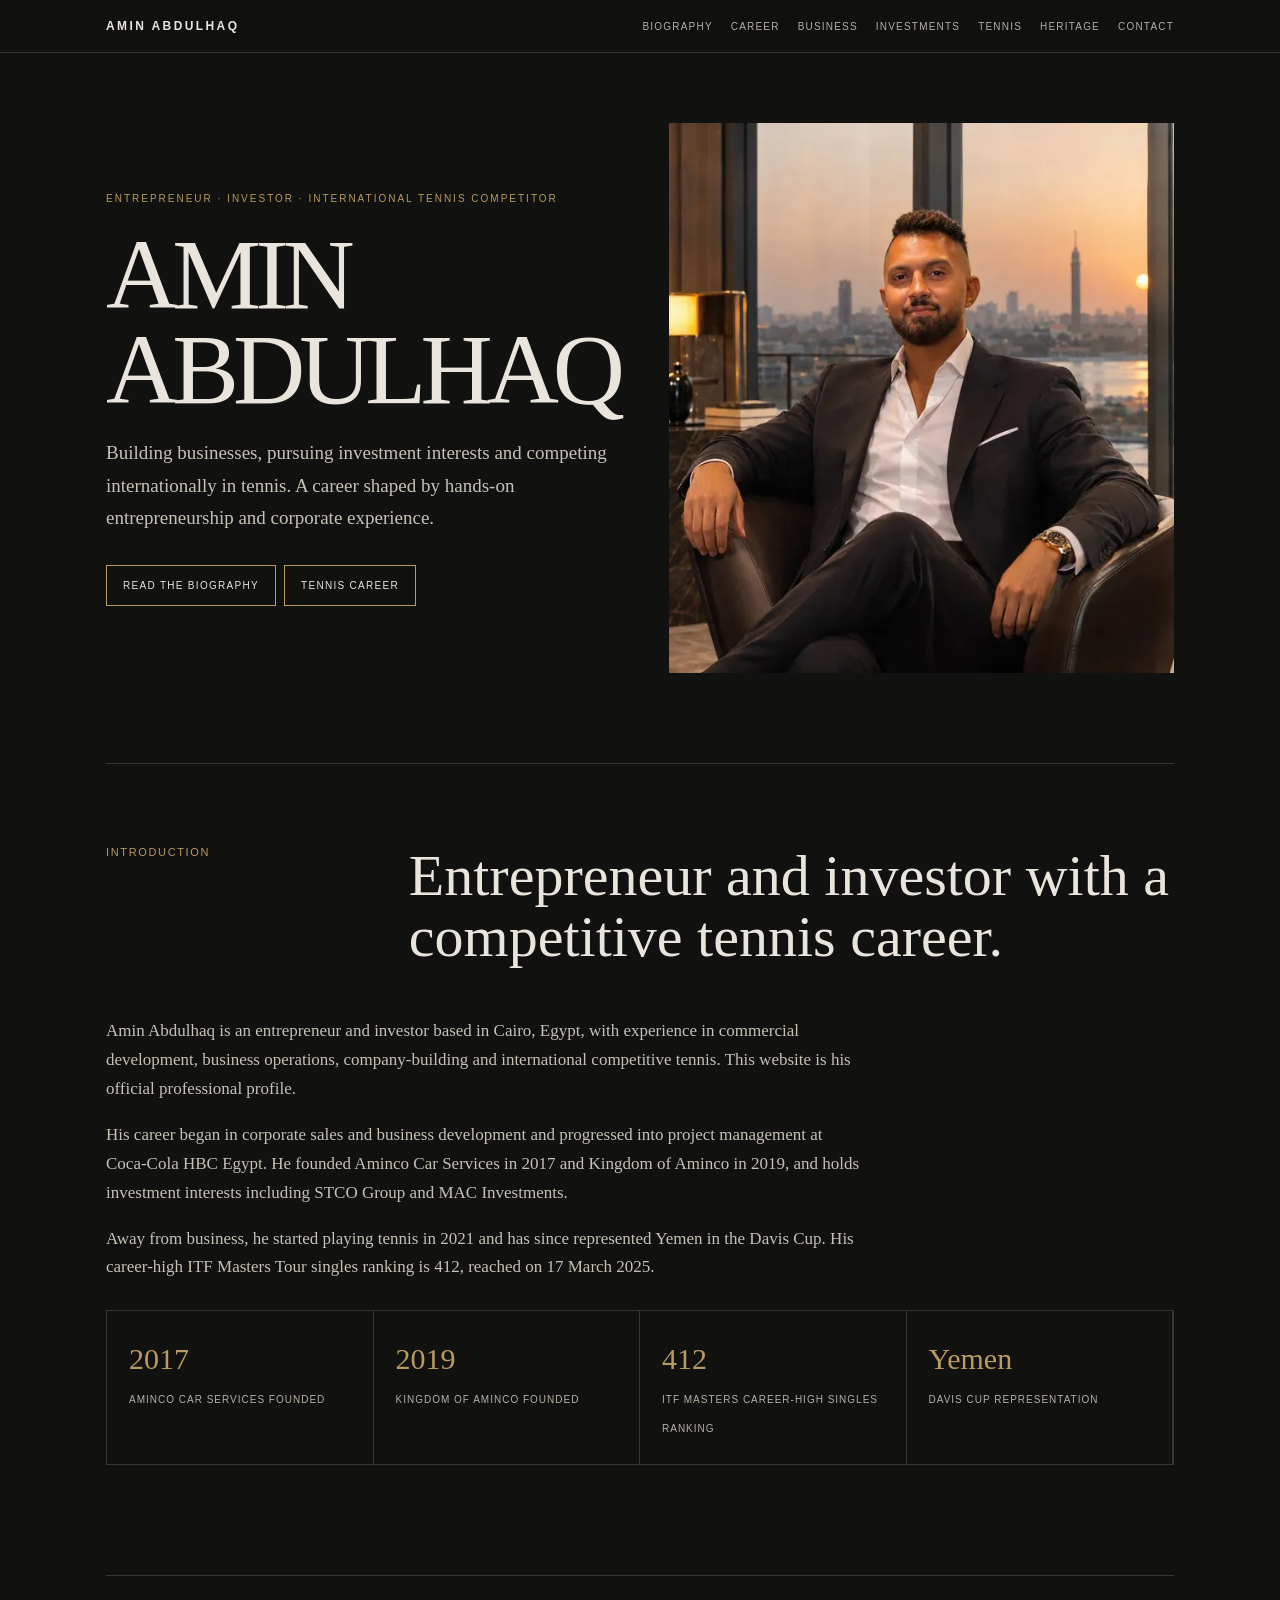
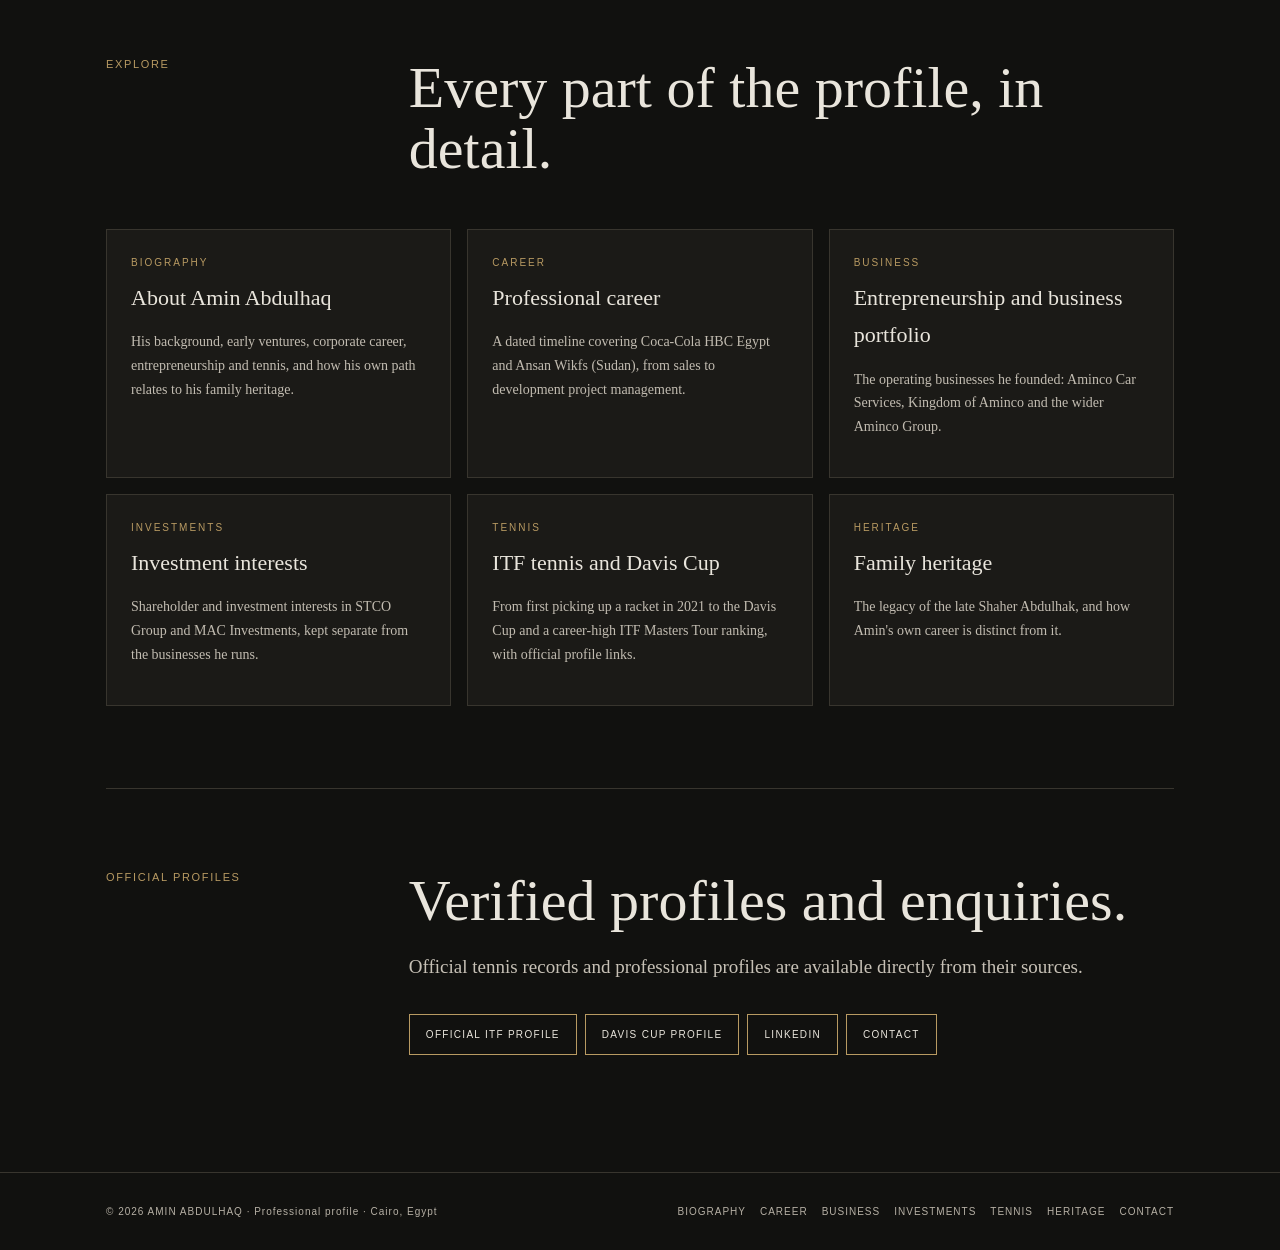
==== index.html @ 61a0421d "Expand into 8 SEO pages: about, career, business, investments, tennis, heritage, contact - Separate " ====
<!doctype html>
<html lang="en"><head><meta charset="utf-8"><meta name="viewport" content="width=device-width,initial-scale=1">
<title>Amin Abdulhaq | Entrepreneur, Investor &amp; Tennis Competitor</title>
<meta name="description" content="Official profile of Amin Abdulhaq, a Cairo-based entrepreneur and investor who has represented Yemen in the Davis Cup. Career, businesses, investments and tennis.">
<meta name="robots" content="index,follow,max-image-preview:large">
<link rel="canonical" href="https://aminabdulhaq.com/">
<meta name="theme-color" content="#11110f">
<meta property="og:type" content="profile"><meta property="og:url" content="https://aminabdulhaq.com/"><meta property="og:site_name" content="Amin Abdulhaq"><meta property="og:locale" content="en_US">
<meta property="og:title" content="Amin Abdulhaq | Entrepreneur, Investor &amp; Tennis Competitor"><meta property="og:description" content="Official profile of Amin Abdulhaq, a Cairo-based entrepreneur and investor who has represented Yemen in the Davis Cup. Career, businesses, investments and tennis.">
<meta property="og:image" content="https://aminabdulhaq.com/assets/img/og-image.jpg"><meta property="og:image:width" content="1200"><meta property="og:image:height" content="630"><meta property="og:image:alt" content="Amin Abdulhaq seated in a dark suit with the Cairo skyline at sunset behind him">
<meta name="twitter:card" content="summary_large_image"><meta name="twitter:title" content="Amin Abdulhaq | Entrepreneur, Investor &amp; Tennis Competitor"><meta name="twitter:description" content="Official profile of Amin Abdulhaq, a Cairo-based entrepreneur and investor who has represented Yemen in the Davis Cup. Career, businesses, investments and tennis."><meta name="twitter:image" content="https://aminabdulhaq.com/assets/img/og-image.jpg"><meta name="twitter:image:alt" content="Amin Abdulhaq seated in a dark suit with the Cairo skyline at sunset behind him">
<link rel="preload" href="/assets/style.css" as="style">
<link rel="stylesheet" href="/assets/style.css">
<script type="application/ld+json">{"@context":"https://schema.org","@graph":[{"@type":"WebSite","@id":"https://aminabdulhaq.com/#website","url":"https://aminabdulhaq.com/","name":"Amin Abdulhaq","inLanguage":"en","publisher":{"@id":"https://aminabdulhaq.com/#person"}},{"@type":"WebPage","@id":"https://aminabdulhaq.com/#webpage","url":"https://aminabdulhaq.com/","name":"Amin Abdulhaq | Entrepreneur, Investor & Tennis Competitor","description":"Official profile of Amin Abdulhaq, a Cairo-based entrepreneur and investor who has represented Yemen in the Davis Cup. Career, businesses, investments and tennis.","isPartOf":{"@id":"https://aminabdulhaq.com/#website"},"about":{"@id":"https://aminabdulhaq.com/#person"},"inLanguage":"en","primaryImageOfPage":{"@type":"ImageObject","url":"https://aminabdulhaq.com/assets/img/og-image.jpg"},"dateModified":"2026-11-05"},{"@type":"Person","@id":"https://aminabdulhaq.com/#person","name":"Amin Abdulhaq","url":"https://aminabdulhaq.com/","description":"Entrepreneur, investor and international tennis competitor based in Cairo, Egypt. Founder of Aminco Car Services and Kingdom of Aminco; has represented Yemen in the Davis Cup.","image":"https://aminabdulhaq.com/assets/img/og-image.jpg","address":{"@type":"PostalAddress","addressLocality":"Cairo","addressCountry":"EG"},"knowsAbout":["Entrepreneurship","Business development","Investment","Logistics and distribution","Tennis"],"worksFor":{"@type":"Organization","@id":"https://amincocars.com/#organization","name":"Aminco Group","url":"https://amincocars.com/"},"sameAs":["https://www.linkedin.com/in/amin-abdulhaq-b216a129a/","https://www.itftennis.com/en/players/amin-abdulhaq/800734253/yem/vt/s/overview/","https://www.daviscup.com/en/players/4f3f6add-f7f8-46e2-90af-3a77d9bbf651","https://www.instagram.com/amin_abdulhaq/","https://amincocars.com/"]}]}</script>
</head><body>
<a class="skip" href="#main">Skip to content</a>
<nav aria-label="Main"><div class="nav"><a class="brand" href="/">AMIN ABDULHAQ</a><div class="links"><a href="/about/">Biography</a><a href="/career/">Career</a><a href="/business/">Business</a><a href="/investments/">Investments</a><a href="/tennis/">Tennis</a><a href="/heritage/">Heritage</a><a href="/contact/">Contact</a></div></div></nav>
<main id="main">
<div class="wrap">
<header class="hero"><div><div class="eyebrow">ENTREPRENEUR · INVESTOR · INTERNATIONAL TENNIS COMPETITOR</div><h1>AMIN<br>ABDULHAQ</h1>
<p>Building businesses, pursuing investment interests and competing internationally in tennis. A career shaped by hands-on entrepreneurship and corporate experience.</p>
<a class="btn" href="/about/">Read the biography</a><a class="btn" href="/tennis/">Tennis career</a></div>
<div class="heroimg"><picture><source type="image/webp" srcset="/assets/img/portrait-600.webp 600w, /assets/img/portrait-1100.webp 1100w" sizes="(max-width:760px) 100vw, 520px"><img src="/assets/img/portrait-1100.jpg" srcset="/assets/img/portrait-600.jpg 600w, /assets/img/portrait-1100.jpg 1100w" sizes="(max-width:760px) 100vw, 520px" width="1100" height="1420" alt="Amin Abdulhaq seated in a dark suit with the Cairo skyline at sunset behind him" loading="eager" decoding="async" fetchpriority="high"></picture></div></header>
<section><div class="head"><div class="no">INTRODUCTION</div><div><h2>Entrepreneur and investor with a competitive tennis career.</h2></div></div>
<div class="copy"><p>Amin Abdulhaq is an entrepreneur and investor based in Cairo, Egypt, with experience in commercial development, business operations, company-building and international competitive tennis. This website is his official professional profile.</p>
<p>His career began in corporate sales and business development and progressed into project management at Coca-Cola HBC Egypt. He founded Aminco Car Services in 2017 and Kingdom of Aminco in 2019, and holds investment interests including STCO Group and MAC Investments.</p>
<p>Away from business, he started playing tennis in 2021 and has since represented Yemen in the Davis Cup. His career-high ITF Masters Tour singles ranking is 412, reached on 17 March 2025.</p></div>
<div class="stats four"><div class="stat"><strong>2017</strong><span>Aminco Car Services founded</span></div><div class="stat"><strong>2019</strong><span>Kingdom of Aminco founded</span></div><div class="stat"><strong>412</strong><span>ITF Masters career-high singles ranking</span></div><div class="stat"><strong>Yemen</strong><span>Davis Cup representation</span></div></div></section>
<section><div class="head"><div class="no">EXPLORE</div><div><h2>Every part of the profile, in detail.</h2></div></div>
<div class="grid">
<div class="card"><div class="meta">Biography</div><h3><a href="/about/">About Amin Abdulhaq</a></h3><p>His background, early ventures, corporate career, entrepreneurship and tennis, and how his own path relates to his family heritage.</p></div>
<div class="card"><div class="meta">Career</div><h3><a href="/career/">Professional career</a></h3><p>A dated timeline covering Coca-Cola HBC Egypt and Ansan Wikfs (Sudan), from sales to development project management.</p></div>
<div class="card"><div class="meta">Business</div><h3><a href="/business/">Entrepreneurship and business portfolio</a></h3><p>The operating businesses he founded: Aminco Car Services, Kingdom of Aminco and the wider Aminco Group.</p></div>
<div class="card"><div class="meta">Investments</div><h3><a href="/investments/">Investment interests</a></h3><p>Shareholder and investment interests in STCO Group and MAC Investments, kept separate from the businesses he runs.</p></div>
<div class="card"><div class="meta">Tennis</div><h3><a href="/tennis/">ITF tennis and Davis Cup</a></h3><p>From first picking up a racket in 2021 to the Davis Cup and a career-high ITF Masters Tour ranking, with official profile links.</p></div>
<div class="card"><div class="meta">Heritage</div><h3><a href="/heritage/">Family heritage</a></h3><p>The legacy of the late Shaher Abdulhak, and how Amin's own career is distinct from it.</p></div>
</div></section>
<section><div class="head"><div class="no">OFFICIAL PROFILES</div><div><h2>Verified profiles and enquiries.</h2><p class="lead">Official tennis records and professional profiles are available directly from their sources.</p>
<a class="btn" href="https://www.itftennis.com/en/players/amin-abdulhaq/800734253/yem/vt/s/overview/" target="_blank" rel="noopener">Official ITF profile</a><a class="btn" href="https://www.daviscup.com/en/players/4f3f6add-f7f8-46e2-90af-3a77d9bbf651" target="_blank" rel="noopener">Davis Cup profile</a><a class="btn" href="https://www.linkedin.com/in/amin-abdulhaq-b216a129a/" target="_blank" rel="me noopener">LinkedIn</a><a class="btn" href="/contact/">Contact</a></div></div></section>
</div>
</main>
<footer><div class="wrap foot"><span>© 2026 AMIN ABDULHAQ · Professional profile · Cairo, Egypt</span><nav aria-label="Footer"><ul><li><a href="/about/">Biography</a></li><li><a href="/career/">Career</a></li><li><a href="/business/">Business</a></li><li><a href="/investments/">Investments</a></li><li><a href="/tennis/">Tennis</a></li><li><a href="/heritage/">Heritage</a></li><li><a href="/contact/">Contact</a></li></ul></nav></div></footer>
</body></html>
---- assets/style.css ----
:root{--bg:#11110f;--panel:#1b1a17;--paper:#e9e5dc;--muted:#b6b0a5;--gold:#b89a62;--line:#38352e;--max:1120px}*{box-sizing:border-box}html{scroll-behavior:smooth}body{margin:0;background:var(--bg);color:var(--paper);font:17px/1.7 Georgia,serif}img{max-width:100%;height:auto;display:block}a{color:inherit;text-decoration:none}.sans,nav,.eyebrow,.btn,.meta,footer{font-family:Arial,sans-serif}
.skip{position:absolute;left:-999px;top:0;background:var(--gold);color:#111;padding:10px 14px;font:12px Arial;z-index:10}.skip:focus{left:0}
a:focus-visible,.btn:focus-visible{outline:2px solid var(--gold);outline-offset:3px}
nav{position:sticky;top:0;background:#11110fee;backdrop-filter:blur(10px);border-bottom:1px solid var(--line);z-index:4}.nav{max-width:var(--max);margin:auto;padding:16px 26px;display:flex;justify-content:space-between;gap:20px;align-items:center}.brand{font-size:12px;letter-spacing:.2em;font-weight:bold}.links{display:flex;gap:18px;flex-wrap:wrap;font-size:10px;letter-spacing:.12em;text-transform:uppercase;color:var(--muted)}.links a:hover,.links a[aria-current=page]{color:var(--gold)}
.wrap{max-width:var(--max);padding:0 26px;margin:auto}
.hero{display:grid;grid-template-columns:1fr 1fr;gap:50px;align-items:center;padding:70px 0 90px}.hero h1{font-size:clamp(58px,8vw,100px);line-height:.95;letter-spacing:-.06em;font-weight:400;margin:20px 0}.hero p,.lead{font-size:19px;color:#c7c1b6;max-width:700px}.heroimg{height:550px}.heroimg img,.heroimg picture{width:100%;height:100%}.heroimg img{object-fit:cover;object-position:center 25%}
.eyebrow,.meta{font-size:10px;letter-spacing:.2em;text-transform:uppercase;color:var(--gold)}.btn{display:inline-block;border:1px solid var(--gold);padding:11px 16px;margin:12px 8px 0 0;font-size:10px;letter-spacing:.13em;text-transform:uppercase}.btn:hover{background:var(--gold);color:#111}
section{padding:82px 0;border-top:1px solid var(--line)}.head{display:grid;grid-template-columns:.35fr 1fr;gap:35px;margin-bottom:35px}.no{font:11px Arial;color:var(--gold);letter-spacing:.15em}.head h2{font-size:clamp(36px,5vw,58px);line-height:1.05;font-weight:400;margin:0 0 14px}.copy{max-width:760px;color:#c7c1b6}
.timeline{border-left:1px solid var(--gold);padding-left:26px;margin-left:8px;display:grid;gap:28px}.entry h3{font-size:25px;font-weight:400;margin:3px 0}.date{font:10px Arial;color:var(--gold);letter-spacing:.14em;text-transform:uppercase}
.grid{display:grid;grid-template-columns:repeat(3,1fr);gap:16px}.grid.two{grid-template-columns:repeat(2,1fr)}.card{background:var(--panel);border:1px solid var(--line);padding:24px}.card h3{font-size:22px;font-weight:400;margin:8px 0}.card p{font-size:14px;color:#c2bcb1}.card h3 a:hover{color:var(--gold)}
.stats{display:grid;grid-template-columns:repeat(3,1fr);border:1px solid var(--line);margin:28px 0}.stats.four{grid-template-columns:repeat(4,1fr)}.stat{padding:22px;border-right:1px solid var(--line)}.stat strong{display:block;color:var(--gold);font-size:30px;font-weight:400}.stat span{font:10px Arial;letter-spacing:.1em;text-transform:uppercase;color:var(--muted)}
.gallery{display:grid;grid-template-columns:1.1fr .9fr;gap:16px}.gallery img{width:100%;height:100%;max-height:550px;object-fit:cover}.stack{display:grid;grid-template-rows:1fr 1fr;gap:16px}.stack img{height:265px}.caption{font:11px Arial;color:var(--muted);margin-top:8px}
.heritage{display:grid;grid-template-columns:1fr 1fr;gap:30px;align-items:center}.heritage img{width:100%;max-height:570px;object-fit:cover}
.pagehead{padding:54px 0 44px}.pagehead h1{font-size:clamp(40px,6vw,72px);line-height:1.04;font-weight:400;letter-spacing:-.03em;margin:14px 0 18px}.crumbs{font:11px Arial;letter-spacing:.12em;text-transform:uppercase;color:var(--muted)}.crumbs a:hover{color:var(--gold)}.crumbs span{margin:0 8px;color:var(--gold)}
.prose{max-width:780px}.prose h2{font-size:clamp(28px,4vw,40px);line-height:1.12;font-weight:400;margin:46px 0 14px}.prose h2:first-child{margin-top:0}.prose h3{font-size:22px;font-weight:400;margin:28px 0 6px;color:var(--paper)}.prose p,.prose li{color:#c7c1b6}.prose ul{padding-left:20px}.prose li{margin:6px 0}.prose a.inline{color:var(--gold);border-bottom:1px solid #b89a6255}.prose a.inline:hover{border-bottom-color:var(--gold)}
.note{border-left:2px solid var(--gold);padding:6px 0 6px 18px;margin:26px 0;color:var(--muted);font-size:15px}
.related{padding:60px 0 70px;border-top:1px solid var(--line)}.related h2{font:11px Arial;letter-spacing:.18em;text-transform:uppercase;color:var(--gold);margin:0 0 20px;font-weight:400}
footer{border-top:1px solid var(--line);padding:30px 0;color:var(--muted);font-size:10px;letter-spacing:.1em}.foot{display:flex;justify-content:space-between;flex-wrap:wrap;gap:15px}.foot nav{position:static;background:none;border:0;backdrop-filter:none}.foot ul{list-style:none;display:flex;gap:14px;flex-wrap:wrap;margin:0;padding:0;text-transform:uppercase}.foot a:hover{color:var(--gold)}
@media(max-width:760px){.nav{align-items:flex-start;flex-direction:column}.links{gap:11px;font-size:9px}.hero,.head,.heritage,.gallery{grid-template-columns:1fr}.heroimg{height:430px;order:-1}.grid,.grid.two{grid-template-columns:1fr}.stats,.stats.four{grid-template-columns:1fr}.stat{border-right:0;border-bottom:1px solid var(--line)}.gallery{gap:26px}.stack{grid-template-columns:1fr;grid-template-rows:auto;gap:16px}.stack img{height:260px}.caption{margin-bottom:4px}section{padding:58px 0}.pagehead{padding:36px 0 30px}}
---- assets/style.css ----
:root{--bg:#11110f;--panel:#1b1a17;--paper:#e9e5dc;--muted:#b6b0a5;--gold:#b89a62;--line:#38352e;--max:1120px}*{box-sizing:border-box}html{scroll-behavior:smooth}body{margin:0;background:var(--bg);color:var(--paper);font:17px/1.7 Georgia,serif}img{max-width:100%;height:auto;display:block}a{color:inherit;text-decoration:none}.sans,nav,.eyebrow,.btn,.meta,footer{font-family:Arial,sans-serif}
.skip{position:absolute;left:-999px;top:0;background:var(--gold);color:#111;padding:10px 14px;font:12px Arial;z-index:10}.skip:focus{left:0}
a:focus-visible,.btn:focus-visible{outline:2px solid var(--gold);outline-offset:3px}
nav{position:sticky;top:0;background:#11110fee;backdrop-filter:blur(10px);border-bottom:1px solid var(--line);z-index:4}.nav{max-width:var(--max);margin:auto;padding:16px 26px;display:flex;justify-content:space-between;gap:20px;align-items:center}.brand{font-size:12px;letter-spacing:.2em;font-weight:bold}.links{display:flex;gap:18px;flex-wrap:wrap;font-size:10px;letter-spacing:.12em;text-transform:uppercase;color:var(--muted)}.links a:hover,.links a[aria-current=page]{color:var(--gold)}
.wrap{max-width:var(--max);padding:0 26px;margin:auto}
.hero{display:grid;grid-template-columns:1fr 1fr;gap:50px;align-items:center;padding:70px 0 90px}.hero h1{font-size:clamp(58px,8vw,100px);line-height:.95;letter-spacing:-.06em;font-weight:400;margin:20px 0}.hero p,.lead{font-size:19px;color:#c7c1b6;max-width:700px}.heroimg{height:550px}.heroimg img,.heroimg picture{width:100%;height:100%}.heroimg img{object-fit:cover;object-position:center 25%}
.eyebrow,.meta{font-size:10px;letter-spacing:.2em;text-transform:uppercase;color:var(--gold)}.btn{display:inline-block;border:1px solid var(--gold);padding:11px 16px;margin:12px 8px 0 0;font-size:10px;letter-spacing:.13em;text-transform:uppercase}.btn:hover{background:var(--gold);color:#111}
section{padding:82px 0;border-top:1px solid var(--line)}.head{display:grid;grid-template-columns:.35fr 1fr;gap:35px;margin-bottom:35px}.no{font:11px Arial;color:var(--gold);letter-spacing:.15em}.head h2{font-size:clamp(36px,5vw,58px);line-height:1.05;font-weight:400;margin:0 0 14px}.copy{max-width:760px;color:#c7c1b6}
.timeline{border-left:1px solid var(--gold);padding-left:26px;margin-left:8px;display:grid;gap:28px}.entry h3{font-size:25px;font-weight:400;margin:3px 0}.date{font:10px Arial;color:var(--gold);letter-spacing:.14em;text-transform:uppercase}
.grid{display:grid;grid-template-columns:repeat(3,1fr);gap:16px}.grid.two{grid-template-columns:repeat(2,1fr)}.card{background:var(--panel);border:1px solid var(--line);padding:24px}.card h3{font-size:22px;font-weight:400;margin:8px 0}.card p{font-size:14px;color:#c2bcb1}.card h3 a:hover{color:var(--gold)}
.stats{display:grid;grid-template-columns:repeat(3,1fr);border:1px solid var(--line);margin:28px 0}.stats.four{grid-template-columns:repeat(4,1fr)}.stat{padding:22px;border-right:1px solid var(--line)}.stat strong{display:block;color:var(--gold);font-size:30px;font-weight:400}.stat span{font:10px Arial;letter-spacing:.1em;text-transform:uppercase;color:var(--muted)}
.gallery{display:grid;grid-template-columns:1.1fr .9fr;gap:16px}.gallery img{width:100%;height:100%;max-height:550px;object-fit:cover}.stack{display:grid;grid-template-rows:1fr 1fr;gap:16px}.stack img{height:265px}.caption{font:11px Arial;color:var(--muted);margin-top:8px}
.heritage{display:grid;grid-template-columns:1fr 1fr;gap:30px;align-items:center}.heritage img{width:100%;max-height:570px;object-fit:cover}
.pagehead{padding:54px 0 44px}.pagehead h1{font-size:clamp(40px,6vw,72px);line-height:1.04;font-weight:400;letter-spacing:-.03em;margin:14px 0 18px}.crumbs{font:11px Arial;letter-spacing:.12em;text-transform:uppercase;color:var(--muted)}.crumbs a:hover{color:var(--gold)}.crumbs span{margin:0 8px;color:var(--gold)}
.prose{max-width:780px}.prose h2{font-size:clamp(28px,4vw,40px);line-height:1.12;font-weight:400;margin:46px 0 14px}.prose h2:first-child{margin-top:0}.prose h3{font-size:22px;font-weight:400;margin:28px 0 6px;color:var(--paper)}.prose p,.prose li{color:#c7c1b6}.prose ul{padding-left:20px}.prose li{margin:6px 0}.prose a.inline{color:var(--gold);border-bottom:1px solid #b89a6255}.prose a.inline:hover{border-bottom-color:var(--gold)}
.note{border-left:2px solid var(--gold);padding:6px 0 6px 18px;margin:26px 0;color:var(--muted);font-size:15px}
.related{padding:60px 0 70px;border-top:1px solid var(--line)}.related h2{font:11px Arial;letter-spacing:.18em;text-transform:uppercase;color:var(--gold);margin:0 0 20px;font-weight:400}
footer{border-top:1px solid var(--line);padding:30px 0;color:var(--muted);font-size:10px;letter-spacing:.1em}.foot{display:flex;justify-content:space-between;flex-wrap:wrap;gap:15px}.foot nav{position:static;background:none;border:0;backdrop-filter:none}.foot ul{list-style:none;display:flex;gap:14px;flex-wrap:wrap;margin:0;padding:0;text-transform:uppercase}.foot a:hover{color:var(--gold)}
@media(max-width:760px){.nav{align-items:flex-start;flex-direction:column}.links{gap:11px;font-size:9px}.hero,.head,.heritage,.gallery{grid-template-columns:1fr}.heroimg{height:430px;order:-1}.grid,.grid.two{grid-template-columns:1fr}.stats,.stats.four{grid-template-columns:1fr}.stat{border-right:0;border-bottom:1px solid var(--line)}.gallery{gap:26px}.stack{grid-template-columns:1fr;grid-template-rows:auto;gap:16px}.stack img{height:260px}.caption{margin-bottom:4px}section{padding:58px 0}.pagehead{padding:36px 0 30px}}
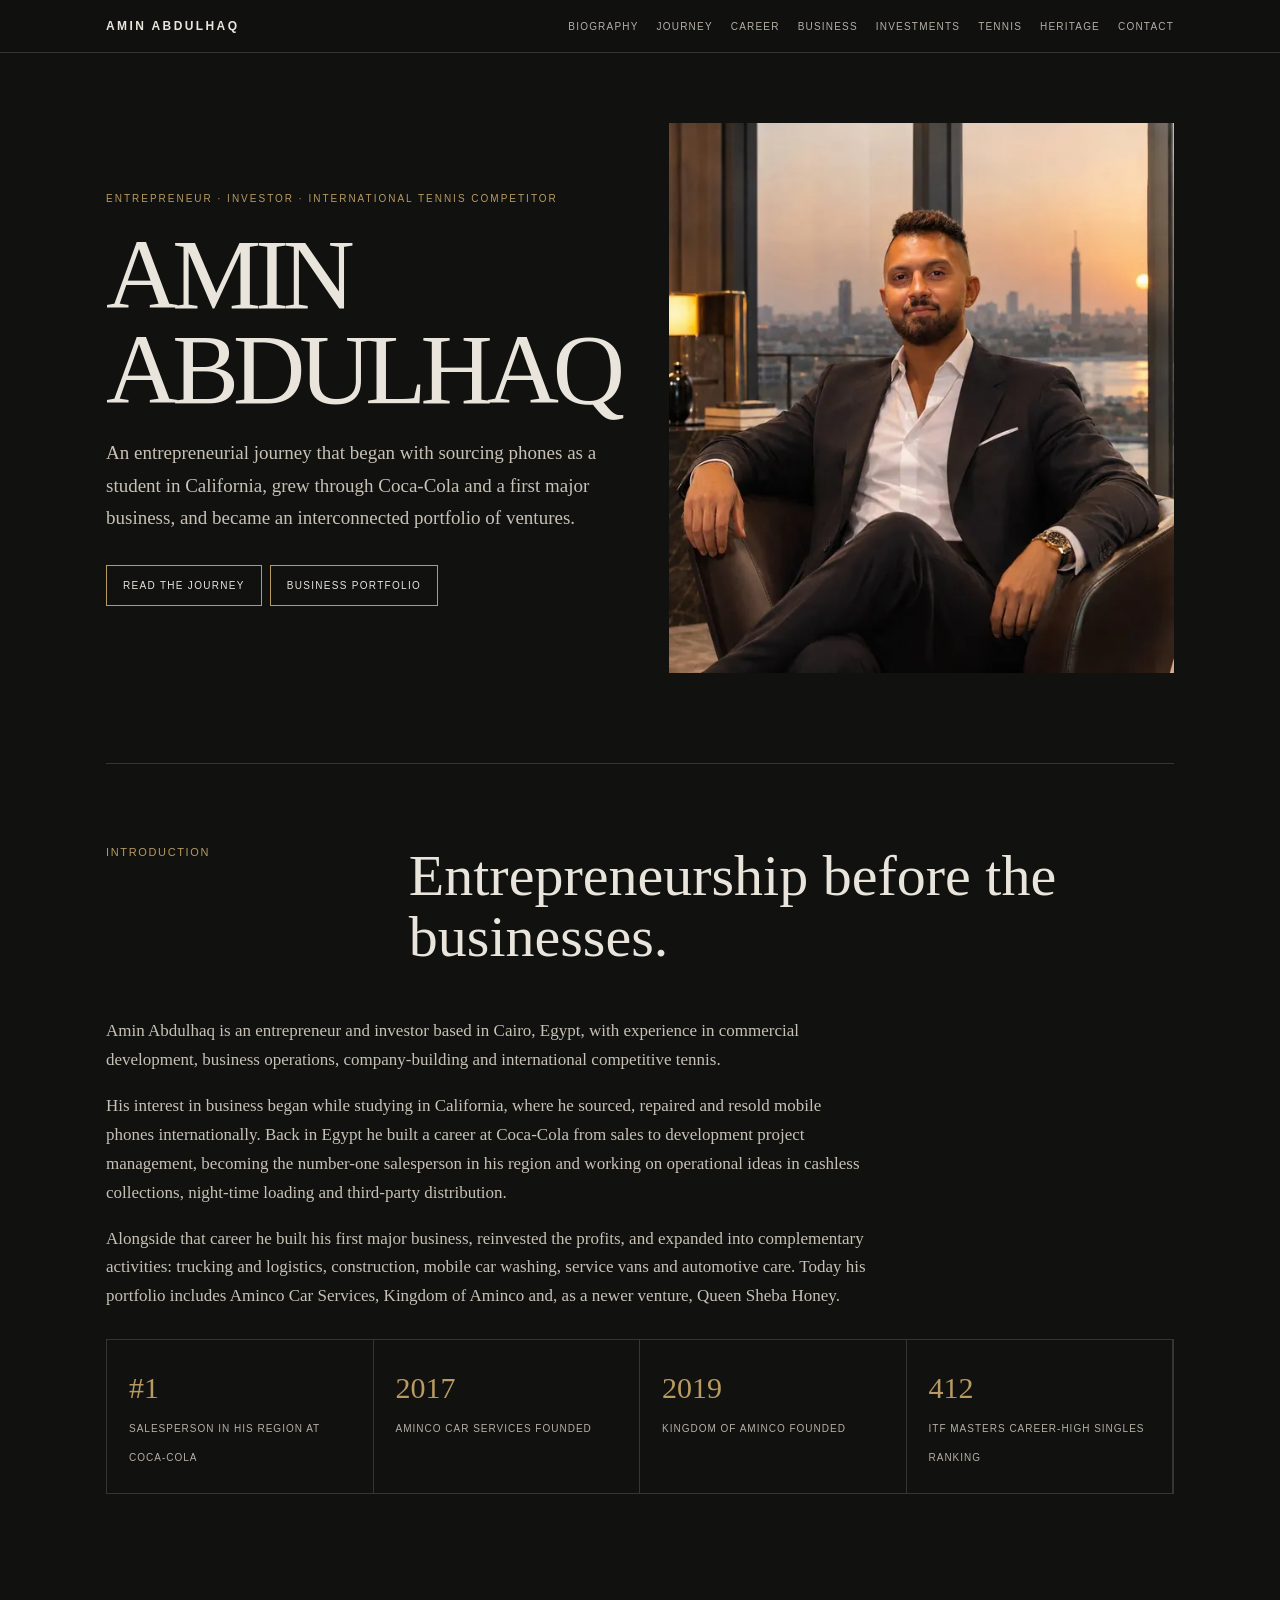
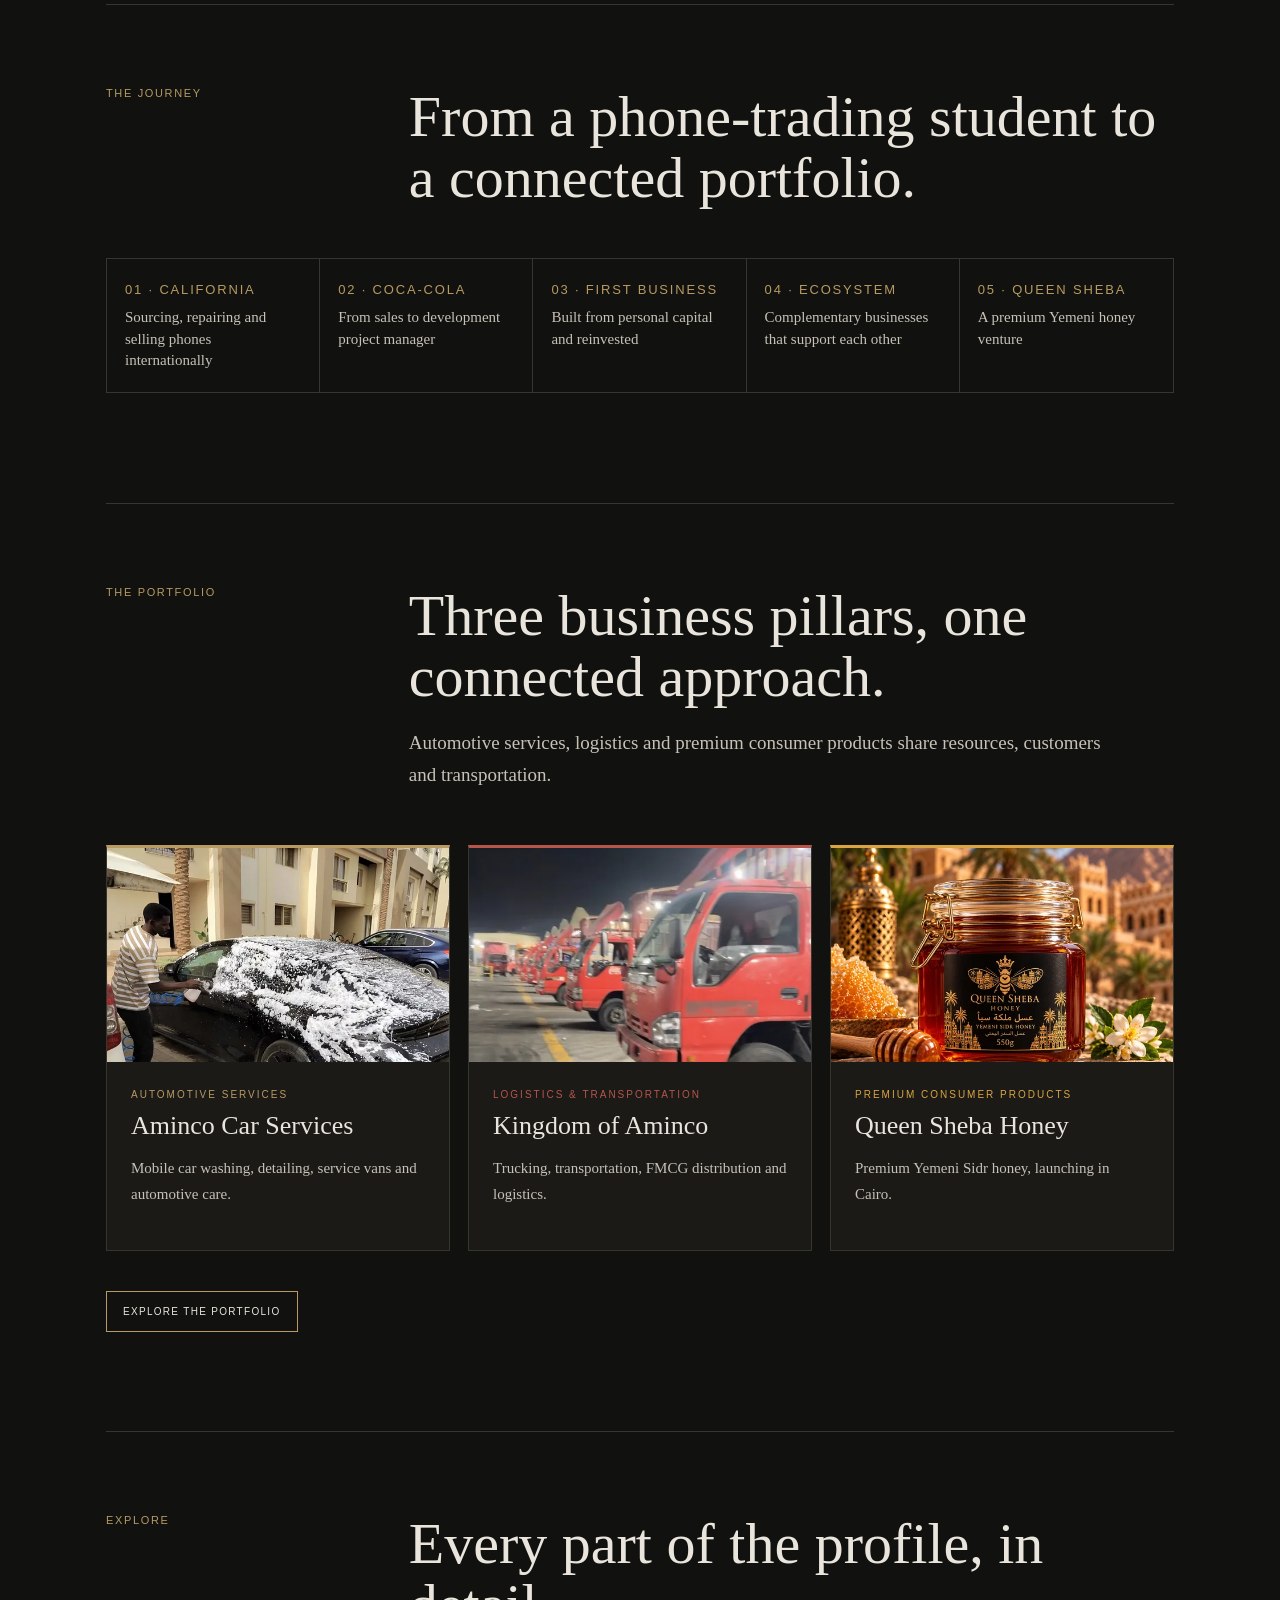
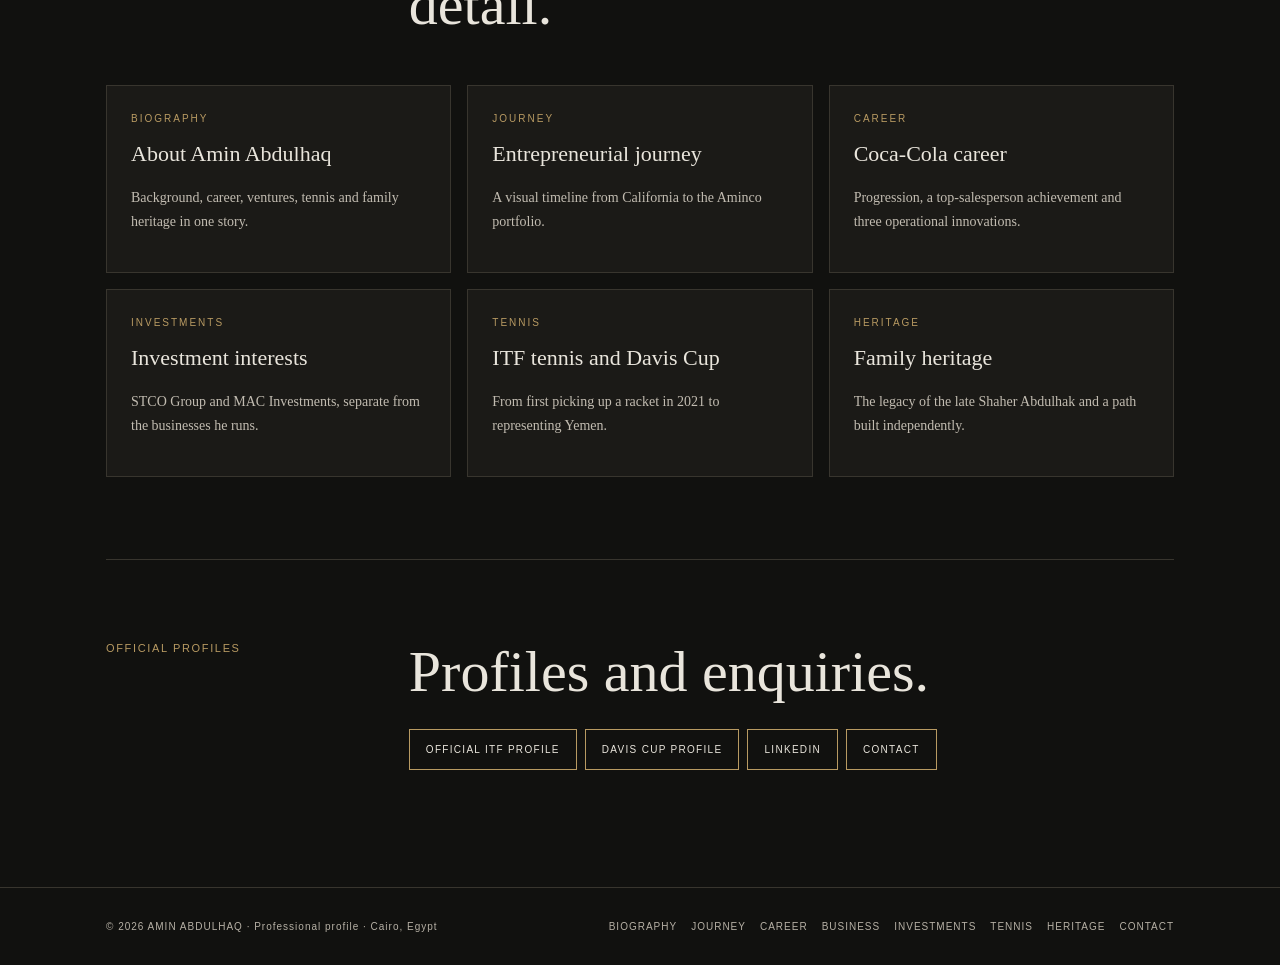
==== commit 0fa02f8c: "Revise content strategy: add Journey page, Queen Sheba Honey, case studies and real photographs Co-A" ====
--- a/index.html
+++ b/index.html
@@ -1,43 +1,48 @@
 <!doctype html>
 <html lang="en"><head><meta charset="utf-8"><meta name="viewport" content="width=device-width,initial-scale=1">
 <title>Amin Abdulhaq | Entrepreneur, Investor &amp; Tennis Competitor</title>
-<meta name="description" content="Official profile of Amin Abdulhaq, a Cairo-based entrepreneur and investor who has represented Yemen in the Davis Cup. Career, businesses, investments and tennis.">
+<meta name="description" content="Amin Abdulhaq, Cairo-based entrepreneur and investor: from phone trading in California and Coca-Cola to automotive, logistics and Yemeni honey ventures.">
 <meta name="robots" content="index,follow,max-image-preview:large">
 <link rel="canonical" href="https://aminabdulhaq.com/">
 <meta name="theme-color" content="#11110f">
 <meta property="og:type" content="profile"><meta property="og:url" content="https://aminabdulhaq.com/"><meta property="og:site_name" content="Amin Abdulhaq"><meta property="og:locale" content="en_US">
-<meta property="og:title" content="Amin Abdulhaq | Entrepreneur, Investor &amp; Tennis Competitor"><meta property="og:description" content="Official profile of Amin Abdulhaq, a Cairo-based entrepreneur and investor who has represented Yemen in the Davis Cup. Career, businesses, investments and tennis.">
+<meta property="og:title" content="Amin Abdulhaq | Entrepreneur, Investor &amp; Tennis Competitor"><meta property="og:description" content="Amin Abdulhaq, Cairo-based entrepreneur and investor: from phone trading in California and Coca-Cola to automotive, logistics and Yemeni honey ventures.">
 <meta property="og:image" content="https://aminabdulhaq.com/assets/img/og-image.jpg"><meta property="og:image:width" content="1200"><meta property="og:image:height" content="630"><meta property="og:image:alt" content="Amin Abdulhaq seated in a dark suit with the Cairo skyline at sunset behind him">
-<meta name="twitter:card" content="summary_large_image"><meta name="twitter:title" content="Amin Abdulhaq | Entrepreneur, Investor &amp; Tennis Competitor"><meta name="twitter:description" content="Official profile of Amin Abdulhaq, a Cairo-based entrepreneur and investor who has represented Yemen in the Davis Cup. Career, businesses, investments and tennis."><meta name="twitter:image" content="https://aminabdulhaq.com/assets/img/og-image.jpg"><meta name="twitter:image:alt" content="Amin Abdulhaq seated in a dark suit with the Cairo skyline at sunset behind him">
+<meta name="twitter:card" content="summary_large_image"><meta name="twitter:title" content="Amin Abdulhaq | Entrepreneur, Investor &amp; Tennis Competitor"><meta name="twitter:description" content="Amin Abdulhaq, Cairo-based entrepreneur and investor: from phone trading in California and Coca-Cola to automotive, logistics and Yemeni honey ventures."><meta name="twitter:image" content="https://aminabdulhaq.com/assets/img/og-image.jpg"><meta name="twitter:image:alt" content="Amin Abdulhaq seated in a dark suit with the Cairo skyline at sunset behind him">
 <link rel="preload" href="/assets/style.css" as="style">
 <link rel="stylesheet" href="/assets/style.css">
-<script type="application/ld+json">{"@context":"https://schema.org","@graph":[{"@type":"WebSite","@id":"https://aminabdulhaq.com/#website","url":"https://aminabdulhaq.com/","name":"Amin Abdulhaq","inLanguage":"en","publisher":{"@id":"https://aminabdulhaq.com/#person"}},{"@type":"WebPage","@id":"https://aminabdulhaq.com/#webpage","url":"https://aminabdulhaq.com/","name":"Amin Abdulhaq | Entrepreneur, Investor & Tennis Competitor","description":"Official profile of Amin Abdulhaq, a Cairo-based entrepreneur and investor who has represented Yemen in the Davis Cup. Career, businesses, investments and tennis.","isPartOf":{"@id":"https://aminabdulhaq.com/#website"},"about":{"@id":"https://aminabdulhaq.com/#person"},"inLanguage":"en","primaryImageOfPage":{"@type":"ImageObject","url":"https://aminabdulhaq.com/assets/img/og-image.jpg"},"dateModified":"2026-11-05"},{"@type":"Person","@id":"https://aminabdulhaq.com/#person","name":"Amin Abdulhaq","url":"https://aminabdulhaq.com/","description":"Entrepreneur, investor and international tennis competitor based in Cairo, Egypt. Founder of Aminco Car Services and Kingdom of Aminco; has represented Yemen in the Davis Cup.","image":"https://aminabdulhaq.com/assets/img/og-image.jpg","address":{"@type":"PostalAddress","addressLocality":"Cairo","addressCountry":"EG"},"knowsAbout":["Entrepreneurship","Business development","Investment","Logistics and distribution","Tennis"],"worksFor":{"@type":"Organization","@id":"https://amincocars.com/#organization","name":"Aminco Group","url":"https://amincocars.com/"},"sameAs":["https://www.linkedin.com/in/amin-abdulhaq-b216a129a/","https://www.itftennis.com/en/players/amin-abdulhaq/800734253/yem/vt/s/overview/","https://www.daviscup.com/en/players/4f3f6add-f7f8-46e2-90af-3a77d9bbf651","https://www.instagram.com/amin_abdulhaq/","https://amincocars.com/"]}]}</script>
+<script type="application/ld+json">{"@context":"https://schema.org","@graph":[{"@type":"WebSite","@id":"https://aminabdulhaq.com/#website","url":"https://aminabdulhaq.com/","name":"Amin Abdulhaq","inLanguage":"en","publisher":{"@id":"https://aminabdulhaq.com/#person"}},{"@type":"WebPage","@id":"https://aminabdulhaq.com/#webpage","url":"https://aminabdulhaq.com/","name":"Amin Abdulhaq | Entrepreneur, Investor & Tennis Competitor","description":"Amin Abdulhaq, Cairo-based entrepreneur and investor: from phone trading in California and Coca-Cola to automotive, logistics and Yemeni honey ventures.","isPartOf":{"@id":"https://aminabdulhaq.com/#website"},"about":{"@id":"https://aminabdulhaq.com/#person"},"inLanguage":"en","primaryImageOfPage":{"@type":"ImageObject","url":"https://aminabdulhaq.com/assets/img/og-image.jpg"},"dateModified":"2026-11-05"},{"@type":"Person","@id":"https://aminabdulhaq.com/#person","name":"Amin Abdulhaq","url":"https://aminabdulhaq.com/","description":"Entrepreneur, investor and international tennis competitor based in Cairo, Egypt. Founder of Aminco Car Services and Kingdom of Aminco; has represented Yemen in the Davis Cup.","image":"https://aminabdulhaq.com/assets/img/og-image.jpg","address":{"@type":"PostalAddress","addressLocality":"Cairo","addressCountry":"EG"},"knowsAbout":["Entrepreneurship","Business development","Investment","Logistics and distribution","Tennis"],"worksFor":{"@type":"Organization","@id":"https://amincocars.com/#organization","name":"Aminco Group","url":"https://amincocars.com/"},"sameAs":["https://www.linkedin.com/in/amin-abdulhaq-b216a129a/","https://www.itftennis.com/en/players/amin-abdulhaq/800734253/yem/vt/s/overview/","https://www.daviscup.com/en/players/4f3f6add-f7f8-46e2-90af-3a77d9bbf651","https://www.instagram.com/amin_abdulhaq/","https://amincocars.com/"]}]}</script>
 </head><body>
 <a class="skip" href="#main">Skip to content</a>
-<nav aria-label="Main"><div class="nav"><a class="brand" href="/">AMIN ABDULHAQ</a><div class="links"><a href="/about/">Biography</a><a href="/career/">Career</a><a href="/business/">Business</a><a href="/investments/">Investments</a><a href="/tennis/">Tennis</a><a href="/heritage/">Heritage</a><a href="/contact/">Contact</a></div></div></nav>
+<nav aria-label="Main"><div class="nav"><a class="brand" href="/">AMIN ABDULHAQ</a><div class="links"><a href="/about/">Biography</a><a href="/journey/">Journey</a><a href="/career/">Career</a><a href="/business/">Business</a><a href="/investments/">Investments</a><a href="/tennis/">Tennis</a><a href="/heritage/">Heritage</a><a href="/contact/">Contact</a></div></div></nav>
 <main id="main">
 <div class="wrap">
 <header class="hero"><div><div class="eyebrow">ENTREPRENEUR · INVESTOR · INTERNATIONAL TENNIS COMPETITOR</div><h1>AMIN<br>ABDULHAQ</h1>
-<p>Building businesses, pursuing investment interests and competing internationally in tennis. A career shaped by hands-on entrepreneurship and corporate experience.</p>
-<a class="btn" href="/about/">Read the biography</a><a class="btn" href="/tennis/">Tennis career</a></div>
+<p>An entrepreneurial journey that began with sourcing phones as a student in California, grew through Coca-Cola and a first major business, and became an interconnected portfolio of ventures.</p>
+<a class="btn" href="/journey/">Read the journey</a><a class="btn" href="/business/">Business portfolio</a></div>
 <div class="heroimg"><picture><source type="image/webp" srcset="/assets/img/portrait-600.webp 600w, /assets/img/portrait-1100.webp 1100w" sizes="(max-width:760px) 100vw, 520px"><img src="/assets/img/portrait-1100.jpg" srcset="/assets/img/portrait-600.jpg 600w, /assets/img/portrait-1100.jpg 1100w" sizes="(max-width:760px) 100vw, 520px" width="1100" height="1420" alt="Amin Abdulhaq seated in a dark suit with the Cairo skyline at sunset behind him" loading="eager" decoding="async" fetchpriority="high"></picture></div></header>
-<section><div class="head"><div class="no">INTRODUCTION</div><div><h2>Entrepreneur and investor with a competitive tennis career.</h2></div></div>
-<div class="copy"><p>Amin Abdulhaq is an entrepreneur and investor based in Cairo, Egypt, with experience in commercial development, business operations, company-building and international competitive tennis. This website is his official professional profile.</p>
-<p>His career began in corporate sales and business development and progressed into project management at Coca-Cola HBC Egypt. He founded Aminco Car Services in 2017 and Kingdom of Aminco in 2019, and holds investment interests including STCO Group and MAC Investments.</p>
-<p>Away from business, he started playing tennis in 2021 and has since represented Yemen in the Davis Cup. His career-high ITF Masters Tour singles ranking is 412, reached on 17 March 2025.</p></div>
-<div class="stats four"><div class="stat"><strong>2017</strong><span>Aminco Car Services founded</span></div><div class="stat"><strong>2019</strong><span>Kingdom of Aminco founded</span></div><div class="stat"><strong>412</strong><span>ITF Masters career-high singles ranking</span></div><div class="stat"><strong>Yemen</strong><span>Davis Cup representation</span></div></div></section>
+<section><div class="head"><div class="no">INTRODUCTION</div><div><h2>Entrepreneurship before the businesses.</h2></div></div>
+<div class="copy"><p>Amin Abdulhaq is an entrepreneur and investor based in Cairo, Egypt, with experience in commercial development, business operations, company-building and international competitive tennis.</p>
+<p>His interest in business began while studying in California, where he sourced, repaired and resold mobile phones internationally. Back in Egypt he built a career at Coca-Cola from sales to development project management, becoming the number-one salesperson in his region and working on operational ideas in cashless collections, night-time loading and third-party distribution.</p>
+<p>Alongside that career he built his first major business, reinvested the profits, and expanded into complementary activities: trucking and logistics, construction, mobile car washing, service vans and automotive care. Today his portfolio includes Aminco Car Services, Kingdom of Aminco and, as a newer venture, Queen Sheba Honey.</p></div>
+<div class="stats four"><div class="stat"><strong>#1</strong><span>Salesperson in his region at Coca-Cola</span></div><div class="stat"><strong>2017</strong><span>Aminco Car Services founded</span></div><div class="stat"><strong>2019</strong><span>Kingdom of Aminco founded</span></div><div class="stat"><strong>412</strong><span>ITF Masters career-high singles ranking</span></div></div></section>
+<section><div class="head"><div class="no">THE JOURNEY</div><div><h2>From a phone-trading student to a connected portfolio.</h2></div></div>
+<div class="strip"><a href="/journey/#california"><strong>01 · CALIFORNIA</strong><span>Sourcing, repairing and selling phones internationally</span></a><a href="/journey/#coca-cola"><strong>02 · COCA-COLA</strong><span>From sales to development project manager</span></a><a href="/journey/#first-business"><strong>03 · FIRST BUSINESS</strong><span>Built from personal capital and reinvested</span></a><a href="/journey/#ecosystem"><strong>04 · ECOSYSTEM</strong><span>Complementary businesses that support each other</span></a><a href="/journey/#queen-sheba"><strong>05 · QUEEN SHEBA</strong><span>A premium Yemeni honey venture</span></a></div></section>
+<section><div class="head"><div class="no">THE PORTFOLIO</div><div><h2>Three business pillars, one connected approach.</h2><p class="lead">Automotive services, logistics and premium consumer products share resources, customers and transportation.</p></div></div>
+<div class="pillars"><a class="pillar p-auto" href="/business/" style="display:flex"><div class="pillar-media"><picture><source type="image/webp" srcset="/assets/img/carwash-foam-residential-600.webp 600w, /assets/img/carwash-foam-residential-1200.webp 1200w" sizes="(max-width:900px) 100vw, 360px"><img src="/assets/img/carwash-foam-residential-1200.jpg" srcset="/assets/img/carwash-foam-residential-600.jpg 600w, /assets/img/carwash-foam-residential-1200.jpg 1200w" sizes="(max-width:900px) 100vw, 360px" width="1200" height="1826" alt="Mobile car wash technician applying snow foam to a black car outside a residential building with palm trees" loading="lazy" decoding="async"></picture></div><div class="pillar-body"><div class="meta">Automotive Services</div><h3>Aminco Car Services</h3><p>Mobile car washing, detailing, service vans and automotive care.</p></div></a><a class="pillar p-log" href="/business/" style="display:flex"><div class="pillar-media"><picture><source type="image/webp" srcset="/assets/img/red-trucks-fleet-600.webp 600w, /assets/img/red-trucks-fleet-1200.webp 1200w" sizes="(max-width:900px) 100vw, 360px"><img src="/assets/img/red-trucks-fleet-1200.jpg" srcset="/assets/img/red-trucks-fleet-600.jpg 600w, /assets/img/red-trucks-fleet-1200.jpg 1200w" sizes="(max-width:900px) 100vw, 360px" width="1200" height="2027" alt="A row of red trucks parked in a fleet yard at night" loading="lazy" decoding="async"></picture></div><div class="pillar-body"><div class="meta">Logistics &amp; Transportation</div><h3>Kingdom of Aminco</h3><p>Trucking, transportation, FMCG distribution and logistics.</p></div></a><a class="pillar p-honey" href="/business/" style="display:flex"><div class="pillar-media"><picture><source type="image/webp" srcset="/assets/img/queen-sheba-jar-600.webp 600w, /assets/img/queen-sheba-jar-1200.webp 1200w" sizes="(max-width:900px) 100vw, 360px"><img src="/assets/img/queen-sheba-jar-1200.jpg" srcset="/assets/img/queen-sheba-jar-600.jpg 600w, /assets/img/queen-sheba-jar-1200.jpg 1200w" sizes="(max-width:900px) 100vw, 360px" width="1200" height="1000" alt="Queen Sheba Yemeni Sidr honey in a glass jar with a black and gold label, honeycomb and a wooden dipper" loading="lazy" decoding="async"></picture></div><div class="pillar-body"><div class="meta">Premium Consumer Products</div><h3>Queen Sheba Honey</h3><p>Premium Yemeni Sidr honey, launching in Cairo.</p></div></a></div>
+<p><a class="btn" href="/business/">Explore the portfolio</a></p></section>
 <section><div class="head"><div class="no">EXPLORE</div><div><h2>Every part of the profile, in detail.</h2></div></div>
 <div class="grid">
-<div class="card"><div class="meta">Biography</div><h3><a href="/about/">About Amin Abdulhaq</a></h3><p>His background, early ventures, corporate career, entrepreneurship and tennis, and how his own path relates to his family heritage.</p></div>
-<div class="card"><div class="meta">Career</div><h3><a href="/career/">Professional career</a></h3><p>A dated timeline covering Coca-Cola HBC Egypt and Ansan Wikfs (Sudan), from sales to development project management.</p></div>
-<div class="card"><div class="meta">Business</div><h3><a href="/business/">Entrepreneurship and business portfolio</a></h3><p>The operating businesses he founded: Aminco Car Services, Kingdom of Aminco and the wider Aminco Group.</p></div>
-<div class="card"><div class="meta">Investments</div><h3><a href="/investments/">Investment interests</a></h3><p>Shareholder and investment interests in STCO Group and MAC Investments, kept separate from the businesses he runs.</p></div>
-<div class="card"><div class="meta">Tennis</div><h3><a href="/tennis/">ITF tennis and Davis Cup</a></h3><p>From first picking up a racket in 2021 to the Davis Cup and a career-high ITF Masters Tour ranking, with official profile links.</p></div>
-<div class="card"><div class="meta">Heritage</div><h3><a href="/heritage/">Family heritage</a></h3><p>The legacy of the late Shaher Abdulhak, and how Amin's own career is distinct from it.</p></div>
+<div class="card"><div class="meta">Biography</div><h3><a href="/about/">About Amin Abdulhaq</a></h3><p>Background, career, ventures, tennis and family heritage in one story.</p></div>
+<div class="card"><div class="meta">Journey</div><h3><a href="/journey/">Entrepreneurial journey</a></h3><p>A visual timeline from California to the Aminco portfolio.</p></div>
+<div class="card"><div class="meta">Career</div><h3><a href="/career/">Coca-Cola career</a></h3><p>Progression, a top-salesperson achievement and three operational innovations.</p></div>
+<div class="card"><div class="meta">Investments</div><h3><a href="/investments/">Investment interests</a></h3><p>STCO Group and MAC Investments, separate from the businesses he runs.</p></div>
+<div class="card"><div class="meta">Tennis</div><h3><a href="/tennis/">ITF tennis and Davis Cup</a></h3><p>From first picking up a racket in 2021 to representing Yemen.</p></div>
+<div class="card"><div class="meta">Heritage</div><h3><a href="/heritage/">Family heritage</a></h3><p>The legacy of the late Shaher Abdulhak and a path built independently.</p></div>
 </div></section>
-<section><div class="head"><div class="no">OFFICIAL PROFILES</div><div><h2>Verified profiles and enquiries.</h2><p class="lead">Official tennis records and professional profiles are available directly from their sources.</p>
+<section><div class="head"><div class="no">OFFICIAL PROFILES</div><div><h2>Profiles and enquiries.</h2>
 <a class="btn" href="https://www.itftennis.com/en/players/amin-abdulhaq/800734253/yem/vt/s/overview/" target="_blank" rel="noopener">Official ITF profile</a><a class="btn" href="https://www.daviscup.com/en/players/4f3f6add-f7f8-46e2-90af-3a77d9bbf651" target="_blank" rel="noopener">Davis Cup profile</a><a class="btn" href="https://www.linkedin.com/in/amin-abdulhaq-b216a129a/" target="_blank" rel="me noopener">LinkedIn</a><a class="btn" href="/contact/">Contact</a></div></div></section>
 </div>
 </main>
-<footer><div class="wrap foot"><span>© 2026 AMIN ABDULHAQ · Professional profile · Cairo, Egypt</span><nav aria-label="Footer"><ul><li><a href="/about/">Biography</a></li><li><a href="/career/">Career</a></li><li><a href="/business/">Business</a></li><li><a href="/investments/">Investments</a></li><li><a href="/tennis/">Tennis</a></li><li><a href="/heritage/">Heritage</a></li><li><a href="/contact/">Contact</a></li></ul></nav></div></footer>
+<footer><div class="wrap foot"><span>© 2026 AMIN ABDULHAQ · Professional profile · Cairo, Egypt</span><nav aria-label="Footer"><ul><li><a href="/about/">Biography</a></li><li><a href="/journey/">Journey</a></li><li><a href="/career/">Career</a></li><li><a href="/business/">Business</a></li><li><a href="/investments/">Investments</a></li><li><a href="/tennis/">Tennis</a></li><li><a href="/heritage/">Heritage</a></li><li><a href="/contact/">Contact</a></li></ul></nav></div></footer>
 </body></html>
--- a/assets/style.css
+++ b/assets/style.css
@@ -17,3 +17,21 @@
 .related{padding:60px 0 70px;border-top:1px solid var(--line)}.related h2{font:11px Arial;letter-spacing:.18em;text-transform:uppercase;color:var(--gold);margin:0 0 20px;font-weight:400}
 footer{border-top:1px solid var(--line);padding:30px 0;color:var(--muted);font-size:10px;letter-spacing:.1em}.foot{display:flex;justify-content:space-between;flex-wrap:wrap;gap:15px}.foot nav{position:static;background:none;border:0;backdrop-filter:none}.foot ul{list-style:none;display:flex;gap:14px;flex-wrap:wrap;margin:0;padding:0;text-transform:uppercase}.foot a:hover{color:var(--gold)}
 @media(max-width:760px){.nav{align-items:flex-start;flex-direction:column}.links{gap:11px;font-size:9px}.hero,.head,.heritage,.gallery{grid-template-columns:1fr}.heroimg{height:430px;order:-1}.grid,.grid.two{grid-template-columns:1fr}.stats,.stats.four{grid-template-columns:1fr}.stat{border-right:0;border-bottom:1px solid var(--line)}.gallery{gap:26px}.stack{grid-template-columns:1fr;grid-template-rows:auto;gap:16px}.stack img{height:260px}.caption{margin-bottom:4px}section{padding:58px 0}.pagehead{padding:36px 0 30px}}
+
+.measure{max-width:780px}.prose.wide{max-width:none}
+.pull{font-size:clamp(24px,3.3vw,36px);line-height:1.3;color:var(--paper);border-left:2px solid var(--gold);padding:4px 0 4px 24px;margin:34px 0;max-width:840px}
+.jt{margin:26px 0}.jt-step{display:grid;grid-template-columns:130px 1fr;gap:28px;padding:34px 0;border-top:1px solid var(--line)}.jt-step:last-child{border-bottom:1px solid var(--line)}.jt-no{font-size:60px;line-height:1;color:var(--gold);font-weight:400}.jt-body h2,.jt-body h3{font-size:clamp(26px,3.4vw,34px);font-weight:400;margin:6px 0 12px;line-height:1.15}.jt-body p{color:#c7c1b6;max-width:760px}.jt-body .btn{margin-top:6px}
+.chips{display:flex;flex-wrap:wrap;gap:8px;margin:14px 0 4px;padding:0;list-style:none}.chips li{border:1px solid var(--line);padding:6px 12px;font:11px Arial;letter-spacing:.1em;text-transform:uppercase;color:var(--muted);margin:0}
+.facts{display:grid;grid-template-columns:repeat(3,1fr);gap:16px;margin:24px 0 8px}.fact{border:1px solid var(--line);background:var(--panel);padding:20px}.fact strong{display:block;font-size:30px;font-weight:400;color:var(--gold);line-height:1.1}.fact span{font:10px Arial;letter-spacing:.12em;text-transform:uppercase;color:var(--muted)}
+.achieve{display:grid;grid-template-columns:1.15fr 1fr;gap:16px;margin:26px 0}.big{background:linear-gradient(160deg,#1f1d18,#14130f);border:1px solid var(--gold);padding:36px}.big strong{display:block;font-size:clamp(64px,9vw,104px);line-height:1;color:var(--gold);font-weight:400}.big h3{font-size:28px;font-weight:400;margin:12px 0 8px}.big p{color:#c7c1b6;margin:0}.achieve .list{display:grid;gap:16px}.mini{border:1px solid var(--line);background:var(--panel);padding:20px 22px}.mini .meta{display:block;margin-bottom:4px}.mini p{margin:0;font-size:15px;color:#c7c1b6}
+.cases{display:grid;grid-template-columns:repeat(3,1fr);gap:16px;margin:26px 0}.case{background:var(--panel);border:1px solid var(--line);padding:28px 26px;display:flex;flex-direction:column}.case .cno{font-size:44px;color:var(--gold);line-height:1}.case h3{font-size:24px;font-weight:400;margin:10px 0 6px;line-height:1.2}.case dl{margin:8px 0 0}.case dt{font:10px Arial;letter-spacing:.15em;text-transform:uppercase;color:var(--gold);margin-top:16px}.case dd{margin:4px 0 0;color:#c7c1b6;font-size:15px;line-height:1.6}.case ul{margin:6px 0 0;padding-left:18px;font-size:15px}.case li{margin:3px 0}
+.pillars{display:grid;grid-template-columns:repeat(3,1fr);gap:18px;margin:28px 0}.pillar{background:var(--panel);border:1px solid var(--line);border-top:3px solid var(--accent,var(--gold));display:flex;flex-direction:column}.pillar-media{aspect-ratio:16/10;overflow:hidden;background:#0d0d0b}.pillar-media picture,.pillar-media img{width:100%;height:100%}.pillar-media img{object-fit:cover}.pillar-media.type{display:flex;align-items:center;justify-content:center;font-size:92px;color:var(--accent,var(--gold));background:linear-gradient(135deg,#1b1a17,#0d0d0b)}.pillar-body{padding:24px 24px 28px}.pillar .meta{color:var(--accent,var(--gold))}.pillar h3{font-size:26px;font-weight:400;margin:8px 0 10px;line-height:1.15}.pillar p{font-size:15px;color:#c7c1b6}.pillar dl{margin:14px 0 0}.pillar dt{font:10px Arial;letter-spacing:.14em;text-transform:uppercase;color:var(--accent,var(--gold));margin-top:14px}.pillar dd{margin:3px 0 0;font-size:14px;color:#c2bcb1;line-height:1.55}
+.photos{display:grid;gap:18px;margin:26px 0;align-items:start}.photos.two{grid-template-columns:repeat(2,1fr)}.photos.one{grid-template-columns:minmax(0,380px) 1fr;gap:34px;align-items:center}.photos figure{margin:0}.photos img{width:100%;height:auto}.pillar-media img{object-position:center 35%}
+@media(max-width:760px){.photos.two,.photos.one{grid-template-columns:1fr}}
+.p-auto{--accent:#b89a62}.p-log{--accent:#b5564a}.p-honey{--accent:#d9a441}
+.eco{border:1px solid var(--line);background:linear-gradient(180deg,#1b1a17,#14130f);padding:28px;margin:28px 0}.eco-bar{border:1px solid var(--gold);padding:14px 18px;text-align:center;font:11px Arial;letter-spacing:.14em;text-transform:uppercase;color:var(--gold)}.eco-links{display:grid;grid-template-columns:repeat(4,1fr);gap:14px;margin-top:20px}.eco-links div{border-top:1px solid var(--gold);padding-top:12px;font-size:14px;color:#c7c1b6;line-height:1.55}.eco-links strong{display:block;color:var(--paper);font-weight:400;font-size:17px;margin-bottom:4px}
+.spread{display:grid;grid-template-columns:1.05fr 1fr;gap:34px;align-items:center;margin:26px 0}.spread img{width:100%}.spread .copy p{color:#c7c1b6}
+.qual{display:grid;grid-template-columns:repeat(5,1fr);gap:14px;margin:26px 0}.qual div{border-top:1px solid var(--gold);padding-top:12px;font-size:14px;color:#c7c1b6;line-height:1.5}.qual strong{display:block;font:10px Arial;letter-spacing:.15em;color:var(--gold);margin-bottom:6px}
+.strip{display:grid;grid-template-columns:repeat(5,1fr);gap:0;border:1px solid var(--line);margin:28px 0}.strip a{padding:20px 18px;border-right:1px solid var(--line);display:block}.strip a:last-child{border-right:0}.strip a:hover{background:var(--panel)}.strip strong{display:block;color:var(--gold);font-size:13px;font-family:Arial;letter-spacing:.14em;margin-bottom:6px;font-weight:400}.strip span{font-size:15px;color:#c7c1b6;line-height:1.45;display:block}
+@media(max-width:900px){.cases,.pillars{grid-template-columns:1fr}.qual{grid-template-columns:1fr 1fr}.eco-links{grid-template-columns:1fr 1fr}.strip{grid-template-columns:1fr}.strip a{border-right:0;border-bottom:1px solid var(--line)}.strip a:last-child{border-bottom:0}}
+@media(max-width:760px){.jt-step{grid-template-columns:1fr;gap:6px;padding:28px 0}.jt-no{font-size:44px}.achieve,.spread,.facts{grid-template-columns:1fr}.qual,.eco-links{grid-template-columns:1fr}.pillar-media.type{font-size:70px}.big{padding:28px}.eco{padding:22px}}
--- a/assets/style.css
+++ b/assets/style.css
@@ -17,3 +17,21 @@
 .related{padding:60px 0 70px;border-top:1px solid var(--line)}.related h2{font:11px Arial;letter-spacing:.18em;text-transform:uppercase;color:var(--gold);margin:0 0 20px;font-weight:400}
 footer{border-top:1px solid var(--line);padding:30px 0;color:var(--muted);font-size:10px;letter-spacing:.1em}.foot{display:flex;justify-content:space-between;flex-wrap:wrap;gap:15px}.foot nav{position:static;background:none;border:0;backdrop-filter:none}.foot ul{list-style:none;display:flex;gap:14px;flex-wrap:wrap;margin:0;padding:0;text-transform:uppercase}.foot a:hover{color:var(--gold)}
 @media(max-width:760px){.nav{align-items:flex-start;flex-direction:column}.links{gap:11px;font-size:9px}.hero,.head,.heritage,.gallery{grid-template-columns:1fr}.heroimg{height:430px;order:-1}.grid,.grid.two{grid-template-columns:1fr}.stats,.stats.four{grid-template-columns:1fr}.stat{border-right:0;border-bottom:1px solid var(--line)}.gallery{gap:26px}.stack{grid-template-columns:1fr;grid-template-rows:auto;gap:16px}.stack img{height:260px}.caption{margin-bottom:4px}section{padding:58px 0}.pagehead{padding:36px 0 30px}}
+
+.measure{max-width:780px}.prose.wide{max-width:none}
+.pull{font-size:clamp(24px,3.3vw,36px);line-height:1.3;color:var(--paper);border-left:2px solid var(--gold);padding:4px 0 4px 24px;margin:34px 0;max-width:840px}
+.jt{margin:26px 0}.jt-step{display:grid;grid-template-columns:130px 1fr;gap:28px;padding:34px 0;border-top:1px solid var(--line)}.jt-step:last-child{border-bottom:1px solid var(--line)}.jt-no{font-size:60px;line-height:1;color:var(--gold);font-weight:400}.jt-body h2,.jt-body h3{font-size:clamp(26px,3.4vw,34px);font-weight:400;margin:6px 0 12px;line-height:1.15}.jt-body p{color:#c7c1b6;max-width:760px}.jt-body .btn{margin-top:6px}
+.chips{display:flex;flex-wrap:wrap;gap:8px;margin:14px 0 4px;padding:0;list-style:none}.chips li{border:1px solid var(--line);padding:6px 12px;font:11px Arial;letter-spacing:.1em;text-transform:uppercase;color:var(--muted);margin:0}
+.facts{display:grid;grid-template-columns:repeat(3,1fr);gap:16px;margin:24px 0 8px}.fact{border:1px solid var(--line);background:var(--panel);padding:20px}.fact strong{display:block;font-size:30px;font-weight:400;color:var(--gold);line-height:1.1}.fact span{font:10px Arial;letter-spacing:.12em;text-transform:uppercase;color:var(--muted)}
+.achieve{display:grid;grid-template-columns:1.15fr 1fr;gap:16px;margin:26px 0}.big{background:linear-gradient(160deg,#1f1d18,#14130f);border:1px solid var(--gold);padding:36px}.big strong{display:block;font-size:clamp(64px,9vw,104px);line-height:1;color:var(--gold);font-weight:400}.big h3{font-size:28px;font-weight:400;margin:12px 0 8px}.big p{color:#c7c1b6;margin:0}.achieve .list{display:grid;gap:16px}.mini{border:1px solid var(--line);background:var(--panel);padding:20px 22px}.mini .meta{display:block;margin-bottom:4px}.mini p{margin:0;font-size:15px;color:#c7c1b6}
+.cases{display:grid;grid-template-columns:repeat(3,1fr);gap:16px;margin:26px 0}.case{background:var(--panel);border:1px solid var(--line);padding:28px 26px;display:flex;flex-direction:column}.case .cno{font-size:44px;color:var(--gold);line-height:1}.case h3{font-size:24px;font-weight:400;margin:10px 0 6px;line-height:1.2}.case dl{margin:8px 0 0}.case dt{font:10px Arial;letter-spacing:.15em;text-transform:uppercase;color:var(--gold);margin-top:16px}.case dd{margin:4px 0 0;color:#c7c1b6;font-size:15px;line-height:1.6}.case ul{margin:6px 0 0;padding-left:18px;font-size:15px}.case li{margin:3px 0}
+.pillars{display:grid;grid-template-columns:repeat(3,1fr);gap:18px;margin:28px 0}.pillar{background:var(--panel);border:1px solid var(--line);border-top:3px solid var(--accent,var(--gold));display:flex;flex-direction:column}.pillar-media{aspect-ratio:16/10;overflow:hidden;background:#0d0d0b}.pillar-media picture,.pillar-media img{width:100%;height:100%}.pillar-media img{object-fit:cover}.pillar-media.type{display:flex;align-items:center;justify-content:center;font-size:92px;color:var(--accent,var(--gold));background:linear-gradient(135deg,#1b1a17,#0d0d0b)}.pillar-body{padding:24px 24px 28px}.pillar .meta{color:var(--accent,var(--gold))}.pillar h3{font-size:26px;font-weight:400;margin:8px 0 10px;line-height:1.15}.pillar p{font-size:15px;color:#c7c1b6}.pillar dl{margin:14px 0 0}.pillar dt{font:10px Arial;letter-spacing:.14em;text-transform:uppercase;color:var(--accent,var(--gold));margin-top:14px}.pillar dd{margin:3px 0 0;font-size:14px;color:#c2bcb1;line-height:1.55}
+.photos{display:grid;gap:18px;margin:26px 0;align-items:start}.photos.two{grid-template-columns:repeat(2,1fr)}.photos.one{grid-template-columns:minmax(0,380px) 1fr;gap:34px;align-items:center}.photos figure{margin:0}.photos img{width:100%;height:auto}.pillar-media img{object-position:center 35%}
+@media(max-width:760px){.photos.two,.photos.one{grid-template-columns:1fr}}
+.p-auto{--accent:#b89a62}.p-log{--accent:#b5564a}.p-honey{--accent:#d9a441}
+.eco{border:1px solid var(--line);background:linear-gradient(180deg,#1b1a17,#14130f);padding:28px;margin:28px 0}.eco-bar{border:1px solid var(--gold);padding:14px 18px;text-align:center;font:11px Arial;letter-spacing:.14em;text-transform:uppercase;color:var(--gold)}.eco-links{display:grid;grid-template-columns:repeat(4,1fr);gap:14px;margin-top:20px}.eco-links div{border-top:1px solid var(--gold);padding-top:12px;font-size:14px;color:#c7c1b6;line-height:1.55}.eco-links strong{display:block;color:var(--paper);font-weight:400;font-size:17px;margin-bottom:4px}
+.spread{display:grid;grid-template-columns:1.05fr 1fr;gap:34px;align-items:center;margin:26px 0}.spread img{width:100%}.spread .copy p{color:#c7c1b6}
+.qual{display:grid;grid-template-columns:repeat(5,1fr);gap:14px;margin:26px 0}.qual div{border-top:1px solid var(--gold);padding-top:12px;font-size:14px;color:#c7c1b6;line-height:1.5}.qual strong{display:block;font:10px Arial;letter-spacing:.15em;color:var(--gold);margin-bottom:6px}
+.strip{display:grid;grid-template-columns:repeat(5,1fr);gap:0;border:1px solid var(--line);margin:28px 0}.strip a{padding:20px 18px;border-right:1px solid var(--line);display:block}.strip a:last-child{border-right:0}.strip a:hover{background:var(--panel)}.strip strong{display:block;color:var(--gold);font-size:13px;font-family:Arial;letter-spacing:.14em;margin-bottom:6px;font-weight:400}.strip span{font-size:15px;color:#c7c1b6;line-height:1.45;display:block}
+@media(max-width:900px){.cases,.pillars{grid-template-columns:1fr}.qual{grid-template-columns:1fr 1fr}.eco-links{grid-template-columns:1fr 1fr}.strip{grid-template-columns:1fr}.strip a{border-right:0;border-bottom:1px solid var(--line)}.strip a:last-child{border-bottom:0}}
+@media(max-width:760px){.jt-step{grid-template-columns:1fr;gap:6px;padding:28px 0}.jt-no{font-size:44px}.achieve,.spread,.facts{grid-template-columns:1fr}.qual,.eco-links{grid-template-columns:1fr}.pillar-media.type{font-size:70px}.big{padding:28px}.eco{padding:22px}}
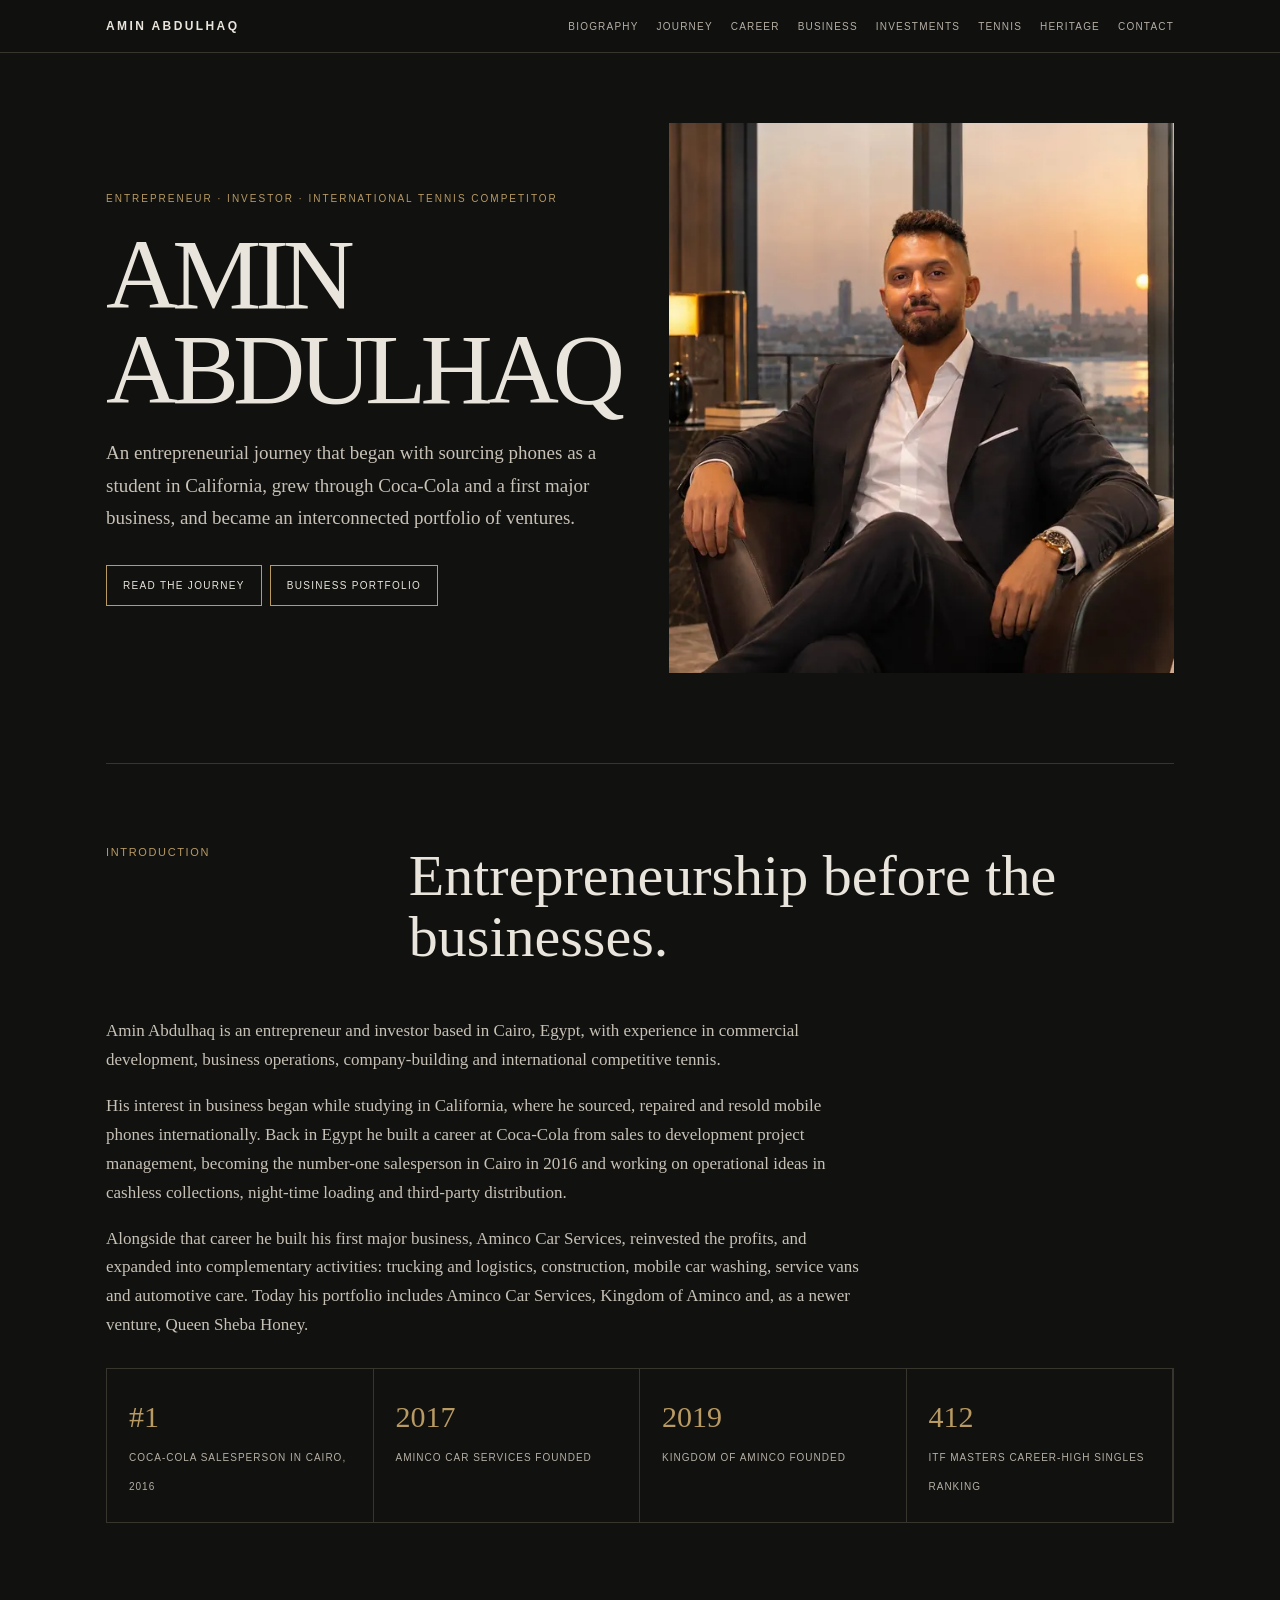
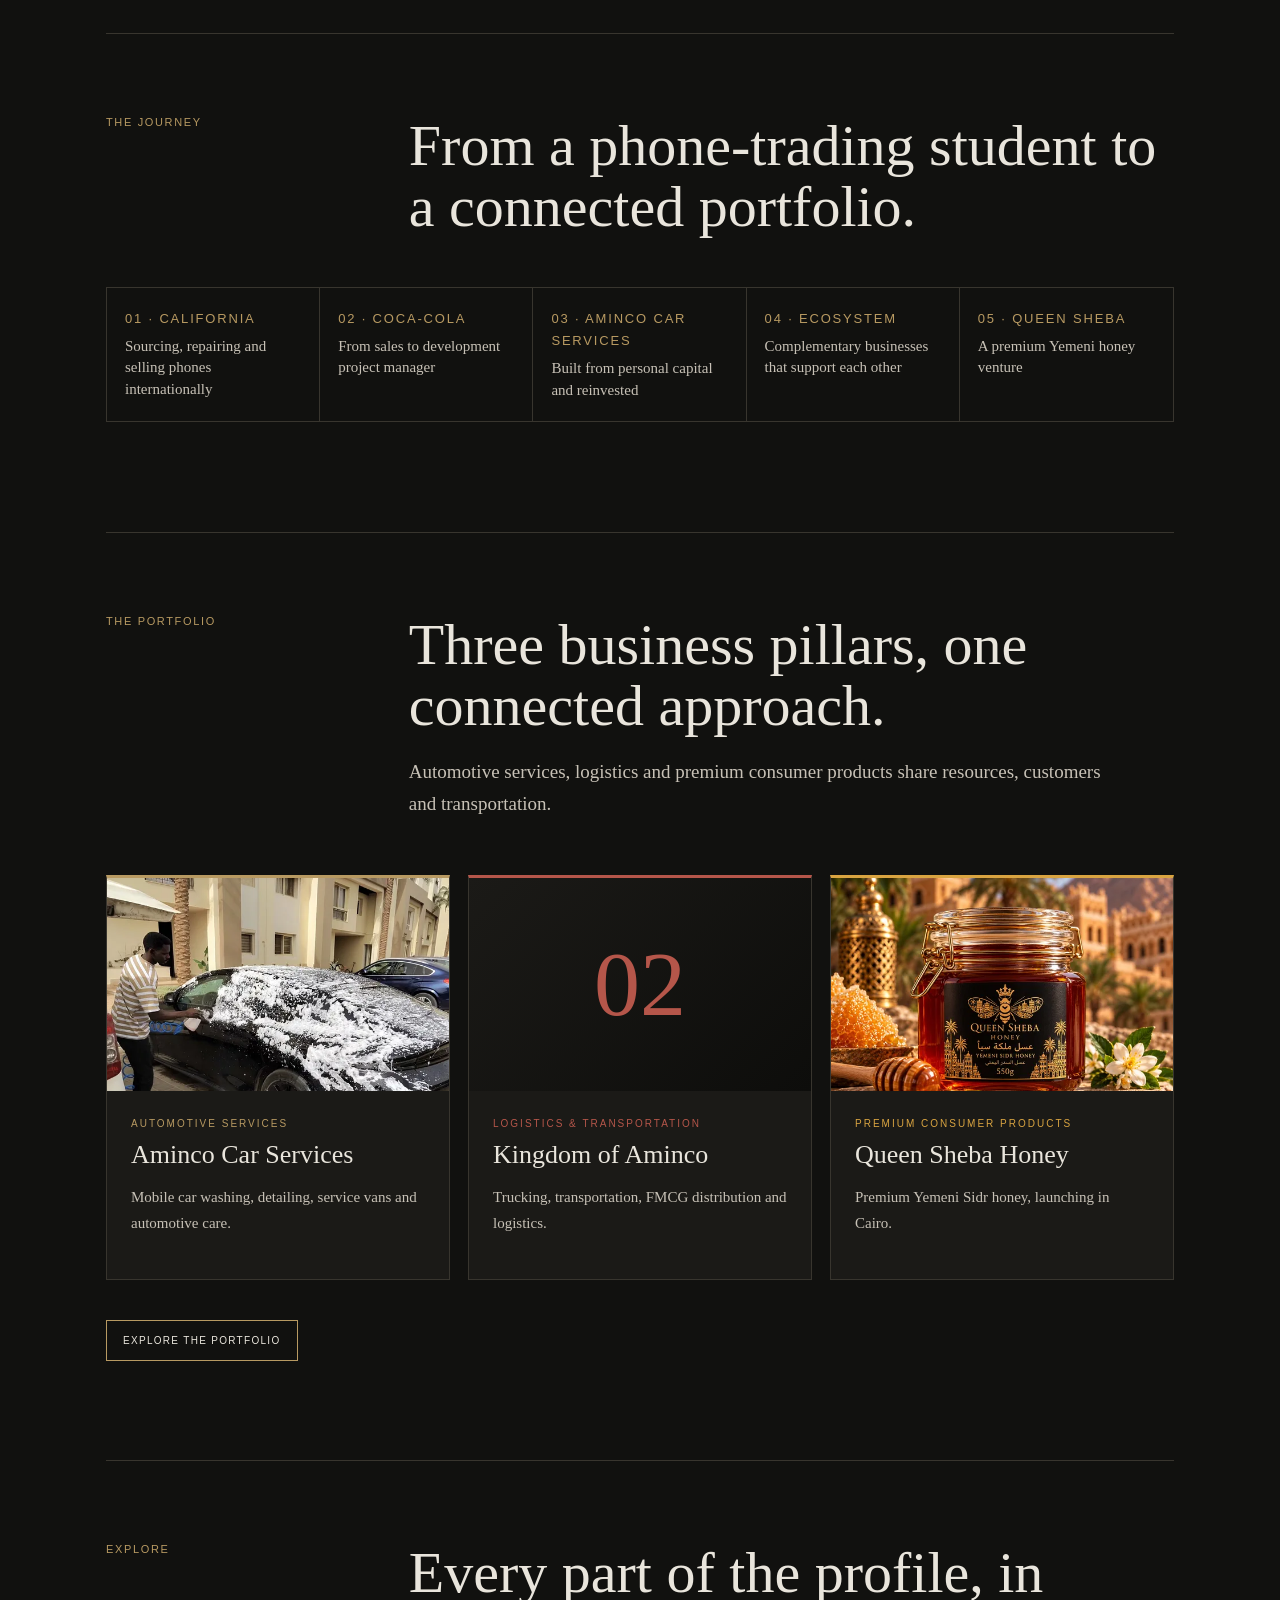
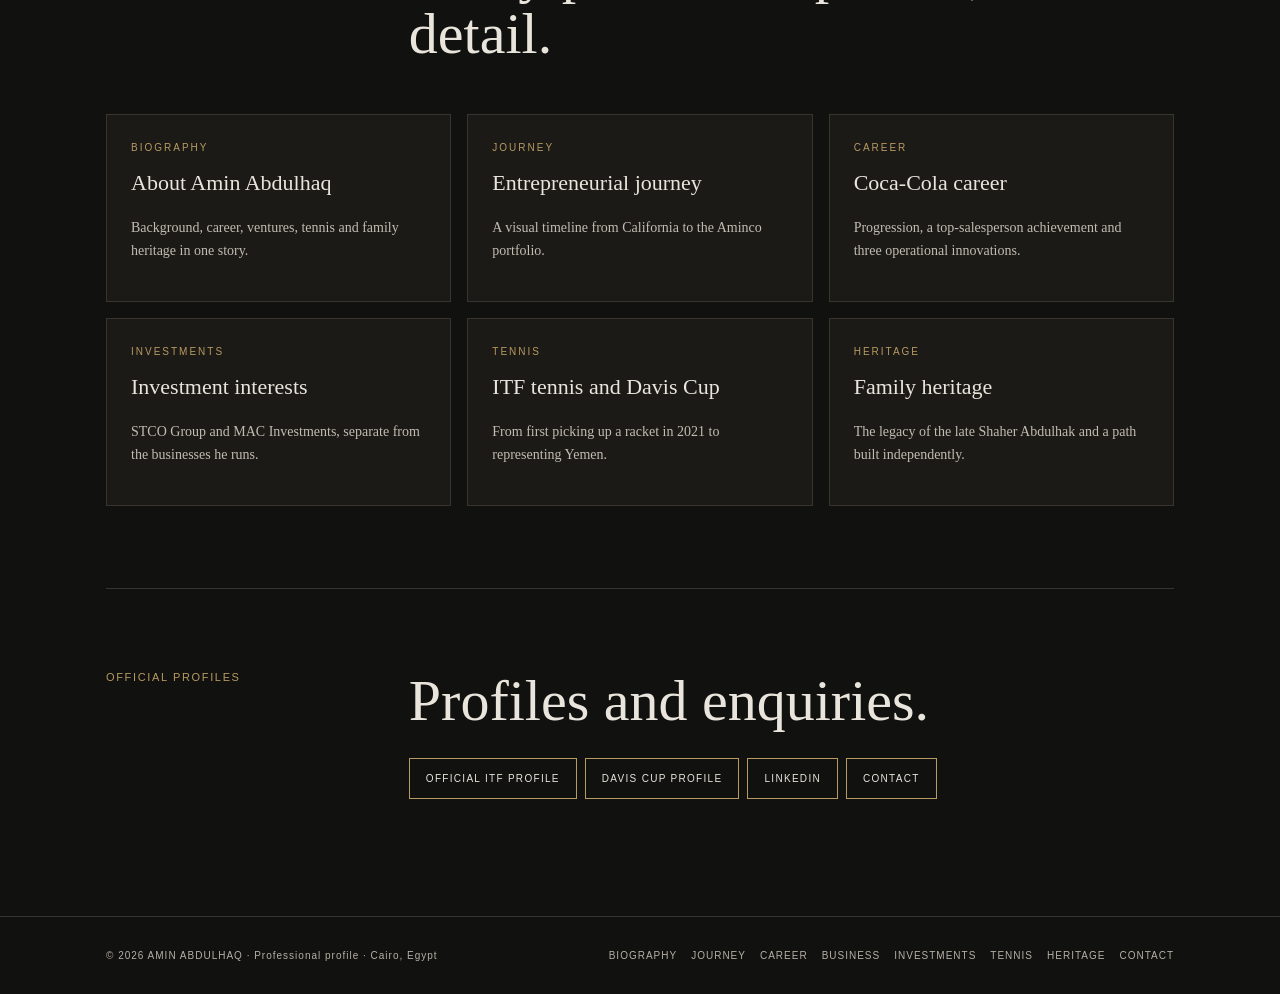
==== commit 7c89f005: "Apply confirmed corrections: Cairo 2016 achievement, Aminco Car Services as first business, ecosyste" ====
--- a/index.html
+++ b/index.html
@@ -1,17 +1,17 @@
 <!doctype html>
 <html lang="en"><head><meta charset="utf-8"><meta name="viewport" content="width=device-width,initial-scale=1">
 <title>Amin Abdulhaq | Entrepreneur, Investor &amp; Tennis Competitor</title>
-<meta name="description" content="Amin Abdulhaq, Cairo-based entrepreneur and investor: from phone trading in California and Coca-Cola to automotive, logistics and Yemeni honey ventures.">
+<meta name="description" content="Amin Abdulhaq is an entrepreneur, investor and international tennis competitor. Discover his entrepreneurial journey, commercial experience, business portfolio, investment interests and Davis Cup career.">
 <meta name="robots" content="index,follow,max-image-preview:large">
 <link rel="canonical" href="https://aminabdulhaq.com/">
 <meta name="theme-color" content="#11110f">
 <meta property="og:type" content="profile"><meta property="og:url" content="https://aminabdulhaq.com/"><meta property="og:site_name" content="Amin Abdulhaq"><meta property="og:locale" content="en_US">
-<meta property="og:title" content="Amin Abdulhaq | Entrepreneur, Investor &amp; Tennis Competitor"><meta property="og:description" content="Amin Abdulhaq, Cairo-based entrepreneur and investor: from phone trading in California and Coca-Cola to automotive, logistics and Yemeni honey ventures.">
+<meta property="og:title" content="Amin Abdulhaq | Entrepreneur, Investor &amp; Tennis Competitor"><meta property="og:description" content="Amin Abdulhaq is an entrepreneur, investor and international tennis competitor. Discover his entrepreneurial journey, commercial experience, business portfolio, investment interests and Davis Cup career.">
 <meta property="og:image" content="https://aminabdulhaq.com/assets/img/og-image.jpg"><meta property="og:image:width" content="1200"><meta property="og:image:height" content="630"><meta property="og:image:alt" content="Amin Abdulhaq seated in a dark suit with the Cairo skyline at sunset behind him">
-<meta name="twitter:card" content="summary_large_image"><meta name="twitter:title" content="Amin Abdulhaq | Entrepreneur, Investor &amp; Tennis Competitor"><meta name="twitter:description" content="Amin Abdulhaq, Cairo-based entrepreneur and investor: from phone trading in California and Coca-Cola to automotive, logistics and Yemeni honey ventures."><meta name="twitter:image" content="https://aminabdulhaq.com/assets/img/og-image.jpg"><meta name="twitter:image:alt" content="Amin Abdulhaq seated in a dark suit with the Cairo skyline at sunset behind him">
+<meta name="twitter:card" content="summary_large_image"><meta name="twitter:title" content="Amin Abdulhaq | Entrepreneur, Investor &amp; Tennis Competitor"><meta name="twitter:description" content="Amin Abdulhaq is an entrepreneur, investor and international tennis competitor. Discover his entrepreneurial journey, commercial experience, business portfolio, investment interests and Davis Cup career."><meta name="twitter:image" content="https://aminabdulhaq.com/assets/img/og-image.jpg"><meta name="twitter:image:alt" content="Amin Abdulhaq seated in a dark suit with the Cairo skyline at sunset behind him">
 <link rel="preload" href="/assets/style.css" as="style">
 <link rel="stylesheet" href="/assets/style.css">
-<script type="application/ld+json">{"@context":"https://schema.org","@graph":[{"@type":"WebSite","@id":"https://aminabdulhaq.com/#website","url":"https://aminabdulhaq.com/","name":"Amin Abdulhaq","inLanguage":"en","publisher":{"@id":"https://aminabdulhaq.com/#person"}},{"@type":"WebPage","@id":"https://aminabdulhaq.com/#webpage","url":"https://aminabdulhaq.com/","name":"Amin Abdulhaq | Entrepreneur, Investor & Tennis Competitor","description":"Amin Abdulhaq, Cairo-based entrepreneur and investor: from phone trading in California and Coca-Cola to automotive, logistics and Yemeni honey ventures.","isPartOf":{"@id":"https://aminabdulhaq.com/#website"},"about":{"@id":"https://aminabdulhaq.com/#person"},"inLanguage":"en","primaryImageOfPage":{"@type":"ImageObject","url":"https://aminabdulhaq.com/assets/img/og-image.jpg"},"dateModified":"2026-11-05"},{"@type":"Person","@id":"https://aminabdulhaq.com/#person","name":"Amin Abdulhaq","url":"https://aminabdulhaq.com/","description":"Entrepreneur, investor and international tennis competitor based in Cairo, Egypt. Founder of Aminco Car Services and Kingdom of Aminco; has represented Yemen in the Davis Cup.","image":"https://aminabdulhaq.com/assets/img/og-image.jpg","address":{"@type":"PostalAddress","addressLocality":"Cairo","addressCountry":"EG"},"knowsAbout":["Entrepreneurship","Business development","Investment","Logistics and distribution","Tennis"],"worksFor":{"@type":"Organization","@id":"https://amincocars.com/#organization","name":"Aminco Group","url":"https://amincocars.com/"},"sameAs":["https://www.linkedin.com/in/amin-abdulhaq-b216a129a/","https://www.itftennis.com/en/players/amin-abdulhaq/800734253/yem/vt/s/overview/","https://www.daviscup.com/en/players/4f3f6add-f7f8-46e2-90af-3a77d9bbf651","https://www.instagram.com/amin_abdulhaq/","https://amincocars.com/"]}]}</script>
+<script type="application/ld+json">{"@context":"https://schema.org","@graph":[{"@type":"WebSite","@id":"https://aminabdulhaq.com/#website","url":"https://aminabdulhaq.com/","name":"Amin Abdulhaq","inLanguage":"en","publisher":{"@id":"https://aminabdulhaq.com/#person"}},{"@type":"WebPage","@id":"https://aminabdulhaq.com/#webpage","url":"https://aminabdulhaq.com/","name":"Amin Abdulhaq | Entrepreneur, Investor & Tennis Competitor","description":"Amin Abdulhaq is an entrepreneur, investor and international tennis competitor. Discover his entrepreneurial journey, commercial experience, business portfolio, investment interests and Davis Cup career.","isPartOf":{"@id":"https://aminabdulhaq.com/#website"},"about":{"@id":"https://aminabdulhaq.com/#person"},"inLanguage":"en","primaryImageOfPage":{"@type":"ImageObject","url":"https://aminabdulhaq.com/assets/img/og-image.jpg"},"dateModified":"2026-11-05"},{"@type":"Person","@id":"https://aminabdulhaq.com/#person","name":"Amin Abdulhaq","url":"https://aminabdulhaq.com/","description":"Entrepreneur, investor and international tennis competitor based in Cairo, Egypt. Founder of Aminco Car Services and Kingdom of Aminco; has represented Yemen in the Davis Cup.","image":"https://aminabdulhaq.com/assets/img/og-image.jpg","address":{"@type":"PostalAddress","addressLocality":"Cairo","addressCountry":"EG"},"knowsAbout":["Entrepreneurship","Business development","Investment","Logistics and distribution","Tennis"],"worksFor":{"@type":"Organization","@id":"https://amincocars.com/#organization","name":"Aminco Group","url":"https://amincocars.com/"},"sameAs":["https://www.linkedin.com/in/amin-abdulhaq-b216a129a/","https://www.itftennis.com/en/players/amin-abdulhaq/800734253/yem/vt/s/overview/","https://www.daviscup.com/en/players/4f3f6add-f7f8-46e2-90af-3a77d9bbf651","https://www.instagram.com/amin_abdulhaq/","https://amincocars.com/"]}]}</script>
 </head><body>
 <a class="skip" href="#main">Skip to content</a>
 <nav aria-label="Main"><div class="nav"><a class="brand" href="/">AMIN ABDULHAQ</a><div class="links"><a href="/about/">Biography</a><a href="/journey/">Journey</a><a href="/career/">Career</a><a href="/business/">Business</a><a href="/investments/">Investments</a><a href="/tennis/">Tennis</a><a href="/heritage/">Heritage</a><a href="/contact/">Contact</a></div></div></nav>
@@ -23,13 +23,13 @@
 <div class="heroimg"><picture><source type="image/webp" srcset="/assets/img/portrait-600.webp 600w, /assets/img/portrait-1100.webp 1100w" sizes="(max-width:760px) 100vw, 520px"><img src="/assets/img/portrait-1100.jpg" srcset="/assets/img/portrait-600.jpg 600w, /assets/img/portrait-1100.jpg 1100w" sizes="(max-width:760px) 100vw, 520px" width="1100" height="1420" alt="Amin Abdulhaq seated in a dark suit with the Cairo skyline at sunset behind him" loading="eager" decoding="async" fetchpriority="high"></picture></div></header>
 <section><div class="head"><div class="no">INTRODUCTION</div><div><h2>Entrepreneurship before the businesses.</h2></div></div>
 <div class="copy"><p>Amin Abdulhaq is an entrepreneur and investor based in Cairo, Egypt, with experience in commercial development, business operations, company-building and international competitive tennis.</p>
-<p>His interest in business began while studying in California, where he sourced, repaired and resold mobile phones internationally. Back in Egypt he built a career at Coca-Cola from sales to development project management, becoming the number-one salesperson in his region and working on operational ideas in cashless collections, night-time loading and third-party distribution.</p>
-<p>Alongside that career he built his first major business, reinvested the profits, and expanded into complementary activities: trucking and logistics, construction, mobile car washing, service vans and automotive care. Today his portfolio includes Aminco Car Services, Kingdom of Aminco and, as a newer venture, Queen Sheba Honey.</p></div>
-<div class="stats four"><div class="stat"><strong>#1</strong><span>Salesperson in his region at Coca-Cola</span></div><div class="stat"><strong>2017</strong><span>Aminco Car Services founded</span></div><div class="stat"><strong>2019</strong><span>Kingdom of Aminco founded</span></div><div class="stat"><strong>412</strong><span>ITF Masters career-high singles ranking</span></div></div></section>
+<p>His interest in business began while studying in California, where he sourced, repaired and resold mobile phones internationally. Back in Egypt he built a career at Coca-Cola from sales to development project management, becoming the number-one salesperson in Cairo in 2016 and working on operational ideas in cashless collections, night-time loading and third-party distribution.</p>
+<p>Alongside that career he built his first major business, Aminco Car Services, reinvested the profits, and expanded into complementary activities: trucking and logistics, construction, mobile car washing, service vans and automotive care. Today his portfolio includes Aminco Car Services, Kingdom of Aminco and, as a newer venture, Queen Sheba Honey.</p></div>
+<div class="stats four"><div class="stat"><strong>#1</strong><span>Coca-Cola salesperson in Cairo, 2016</span></div><div class="stat"><strong>2017</strong><span>Aminco Car Services founded</span></div><div class="stat"><strong>2019</strong><span>Kingdom of Aminco founded</span></div><div class="stat"><strong>412</strong><span>ITF Masters career-high singles ranking</span></div></div></section>
 <section><div class="head"><div class="no">THE JOURNEY</div><div><h2>From a phone-trading student to a connected portfolio.</h2></div></div>
-<div class="strip"><a href="/journey/#california"><strong>01 · CALIFORNIA</strong><span>Sourcing, repairing and selling phones internationally</span></a><a href="/journey/#coca-cola"><strong>02 · COCA-COLA</strong><span>From sales to development project manager</span></a><a href="/journey/#first-business"><strong>03 · FIRST BUSINESS</strong><span>Built from personal capital and reinvested</span></a><a href="/journey/#ecosystem"><strong>04 · ECOSYSTEM</strong><span>Complementary businesses that support each other</span></a><a href="/journey/#queen-sheba"><strong>05 · QUEEN SHEBA</strong><span>A premium Yemeni honey venture</span></a></div></section>
+<div class="strip"><a href="/journey/#california"><strong>01 · CALIFORNIA</strong><span>Sourcing, repairing and selling phones internationally</span></a><a href="/journey/#coca-cola"><strong>02 · COCA-COLA</strong><span>From sales to development project manager</span></a><a href="/journey/#first-business"><strong>03 · AMINCO CAR SERVICES</strong><span>Built from personal capital and reinvested</span></a><a href="/journey/#ecosystem"><strong>04 · ECOSYSTEM</strong><span>Complementary businesses that support each other</span></a><a href="/journey/#queen-sheba"><strong>05 · QUEEN SHEBA</strong><span>A premium Yemeni honey venture</span></a></div></section>
 <section><div class="head"><div class="no">THE PORTFOLIO</div><div><h2>Three business pillars, one connected approach.</h2><p class="lead">Automotive services, logistics and premium consumer products share resources, customers and transportation.</p></div></div>
-<div class="pillars"><a class="pillar p-auto" href="/business/" style="display:flex"><div class="pillar-media"><picture><source type="image/webp" srcset="/assets/img/carwash-foam-residential-600.webp 600w, /assets/img/carwash-foam-residential-1200.webp 1200w" sizes="(max-width:900px) 100vw, 360px"><img src="/assets/img/carwash-foam-residential-1200.jpg" srcset="/assets/img/carwash-foam-residential-600.jpg 600w, /assets/img/carwash-foam-residential-1200.jpg 1200w" sizes="(max-width:900px) 100vw, 360px" width="1200" height="1826" alt="Mobile car wash technician applying snow foam to a black car outside a residential building with palm trees" loading="lazy" decoding="async"></picture></div><div class="pillar-body"><div class="meta">Automotive Services</div><h3>Aminco Car Services</h3><p>Mobile car washing, detailing, service vans and automotive care.</p></div></a><a class="pillar p-log" href="/business/" style="display:flex"><div class="pillar-media"><picture><source type="image/webp" srcset="/assets/img/red-trucks-fleet-600.webp 600w, /assets/img/red-trucks-fleet-1200.webp 1200w" sizes="(max-width:900px) 100vw, 360px"><img src="/assets/img/red-trucks-fleet-1200.jpg" srcset="/assets/img/red-trucks-fleet-600.jpg 600w, /assets/img/red-trucks-fleet-1200.jpg 1200w" sizes="(max-width:900px) 100vw, 360px" width="1200" height="2027" alt="A row of red trucks parked in a fleet yard at night" loading="lazy" decoding="async"></picture></div><div class="pillar-body"><div class="meta">Logistics &amp; Transportation</div><h3>Kingdom of Aminco</h3><p>Trucking, transportation, FMCG distribution and logistics.</p></div></a><a class="pillar p-honey" href="/business/" style="display:flex"><div class="pillar-media"><picture><source type="image/webp" srcset="/assets/img/queen-sheba-jar-600.webp 600w, /assets/img/queen-sheba-jar-1200.webp 1200w" sizes="(max-width:900px) 100vw, 360px"><img src="/assets/img/queen-sheba-jar-1200.jpg" srcset="/assets/img/queen-sheba-jar-600.jpg 600w, /assets/img/queen-sheba-jar-1200.jpg 1200w" sizes="(max-width:900px) 100vw, 360px" width="1200" height="1000" alt="Queen Sheba Yemeni Sidr honey in a glass jar with a black and gold label, honeycomb and a wooden dipper" loading="lazy" decoding="async"></picture></div><div class="pillar-body"><div class="meta">Premium Consumer Products</div><h3>Queen Sheba Honey</h3><p>Premium Yemeni Sidr honey, launching in Cairo.</p></div></a></div>
+<div class="pillars"><a class="pillar p-auto" href="/business/" style="display:flex"><div class="pillar-media"><picture><source type="image/webp" srcset="/assets/img/carwash-foam-residential-600.webp 600w, /assets/img/carwash-foam-residential-1200.webp 1200w" sizes="(max-width:900px) 100vw, 360px"><img src="/assets/img/carwash-foam-residential-1200.jpg" srcset="/assets/img/carwash-foam-residential-600.jpg 600w, /assets/img/carwash-foam-residential-1200.jpg 1200w" sizes="(max-width:900px) 100vw, 360px" width="1200" height="1826" alt="Mobile car wash technician applying snow foam to a black car outside a residential building with palm trees" loading="lazy" decoding="async"></picture></div><div class="pillar-body"><div class="meta">Automotive Services</div><h3>Aminco Car Services</h3><p>Mobile car washing, detailing, service vans and automotive care.</p></div></a><a class="pillar p-log" href="/business/" style="display:flex"><div class="pillar-media type" aria-hidden="true">02</div><div class="pillar-body"><div class="meta">Logistics &amp; Transportation</div><h3>Kingdom of Aminco</h3><p>Trucking, transportation, FMCG distribution and logistics.</p></div></a><a class="pillar p-honey" href="/business/" style="display:flex"><div class="pillar-media"><picture><source type="image/webp" srcset="/assets/img/queen-sheba-jar-600.webp 600w, /assets/img/queen-sheba-jar-1200.webp 1200w" sizes="(max-width:900px) 100vw, 360px"><img src="/assets/img/queen-sheba-jar-1200.jpg" srcset="/assets/img/queen-sheba-jar-600.jpg 600w, /assets/img/queen-sheba-jar-1200.jpg 1200w" sizes="(max-width:900px) 100vw, 360px" width="1200" height="1000" alt="Queen Sheba Yemeni Sidr honey in a glass jar with a black and gold label, honeycomb and a wooden dipper" loading="lazy" decoding="async"></picture></div><div class="pillar-body"><div class="meta">Premium Consumer Products</div><h3>Queen Sheba Honey</h3><p>Premium Yemeni Sidr honey, launching in Cairo.</p></div></a></div>
 <p><a class="btn" href="/business/">Explore the portfolio</a></p></section>
 <section><div class="head"><div class="no">EXPLORE</div><div><h2>Every part of the profile, in detail.</h2></div></div>
 <div class="grid">
--- a/assets/style.css
+++ b/assets/style.css
@@ -20,7 +20,7 @@
 
 .measure{max-width:780px}.prose.wide{max-width:none}
 .pull{font-size:clamp(24px,3.3vw,36px);line-height:1.3;color:var(--paper);border-left:2px solid var(--gold);padding:4px 0 4px 24px;margin:34px 0;max-width:840px}
-.jt{margin:26px 0}.jt-step{display:grid;grid-template-columns:130px 1fr;gap:28px;padding:34px 0;border-top:1px solid var(--line)}.jt-step:last-child{border-bottom:1px solid var(--line)}.jt-no{font-size:60px;line-height:1;color:var(--gold);font-weight:400}.jt-body h2,.jt-body h3{font-size:clamp(26px,3.4vw,34px);font-weight:400;margin:6px 0 12px;line-height:1.15}.jt-body p{color:#c7c1b6;max-width:760px}.jt-body .btn{margin-top:6px}
+.jt{margin:26px 0}.jt-step{display:grid;grid-template-columns:130px 1fr;gap:28px;padding:34px 0;border-top:1px solid var(--line)}.jt-step:last-child{border-bottom:1px solid var(--line)}.jt-no{font-size:60px;line-height:1;color:var(--gold);font-weight:400}.jt-body h2,.jt-body h3{font-size:clamp(26px,3.4vw,34px);font-weight:400;margin:6px 0 12px;line-height:1.15}.jt-body p{color:#c7c1b6;max-width:760px}.badge-line strong{display:inline-block;border:1px solid var(--gold);color:var(--gold);font:12px Arial;letter-spacing:.14em;text-transform:uppercase;padding:9px 14px;font-weight:400}.jt-body .btn{margin-top:6px}
 .chips{display:flex;flex-wrap:wrap;gap:8px;margin:14px 0 4px;padding:0;list-style:none}.chips li{border:1px solid var(--line);padding:6px 12px;font:11px Arial;letter-spacing:.1em;text-transform:uppercase;color:var(--muted);margin:0}
 .facts{display:grid;grid-template-columns:repeat(3,1fr);gap:16px;margin:24px 0 8px}.fact{border:1px solid var(--line);background:var(--panel);padding:20px}.fact strong{display:block;font-size:30px;font-weight:400;color:var(--gold);line-height:1.1}.fact span{font:10px Arial;letter-spacing:.12em;text-transform:uppercase;color:var(--muted)}
 .achieve{display:grid;grid-template-columns:1.15fr 1fr;gap:16px;margin:26px 0}.big{background:linear-gradient(160deg,#1f1d18,#14130f);border:1px solid var(--gold);padding:36px}.big strong{display:block;font-size:clamp(64px,9vw,104px);line-height:1;color:var(--gold);font-weight:400}.big h3{font-size:28px;font-weight:400;margin:12px 0 8px}.big p{color:#c7c1b6;margin:0}.achieve .list{display:grid;gap:16px}.mini{border:1px solid var(--line);background:var(--panel);padding:20px 22px}.mini .meta{display:block;margin-bottom:4px}.mini p{margin:0;font-size:15px;color:#c7c1b6}
@@ -28,6 +28,9 @@
 .pillars{display:grid;grid-template-columns:repeat(3,1fr);gap:18px;margin:28px 0}.pillar{background:var(--panel);border:1px solid var(--line);border-top:3px solid var(--accent,var(--gold));display:flex;flex-direction:column}.pillar-media{aspect-ratio:16/10;overflow:hidden;background:#0d0d0b}.pillar-media picture,.pillar-media img{width:100%;height:100%}.pillar-media img{object-fit:cover}.pillar-media.type{display:flex;align-items:center;justify-content:center;font-size:92px;color:var(--accent,var(--gold));background:linear-gradient(135deg,#1b1a17,#0d0d0b)}.pillar-body{padding:24px 24px 28px}.pillar .meta{color:var(--accent,var(--gold))}.pillar h3{font-size:26px;font-weight:400;margin:8px 0 10px;line-height:1.15}.pillar p{font-size:15px;color:#c7c1b6}.pillar dl{margin:14px 0 0}.pillar dt{font:10px Arial;letter-spacing:.14em;text-transform:uppercase;color:var(--accent,var(--gold));margin-top:14px}.pillar dd{margin:3px 0 0;font-size:14px;color:#c2bcb1;line-height:1.55}
 .photos{display:grid;gap:18px;margin:26px 0;align-items:start}.photos.two{grid-template-columns:repeat(2,1fr)}.photos.one{grid-template-columns:minmax(0,380px) 1fr;gap:34px;align-items:center}.photos figure{margin:0}.photos img{width:100%;height:auto}.pillar-media img{object-position:center 35%}
 @media(max-width:760px){.photos.two,.photos.one{grid-template-columns:1fr}}
+.eco-fig{margin:30px 0;border:1px solid var(--line);background:linear-gradient(180deg,#1b1a17,#12120f);padding:28px 22px 12px}.eco-svg{width:100%;height:auto;display:block}.eco-m{display:none}.eco-svg .en rect{fill:#14130f;stroke:var(--line)}.eco-svg .ea rect{stroke:#b89a62}.eco-svg .eb rect{stroke:#b5564a}.eco-svg .hub rect{fill:#1f1d18;stroke:#b89a62;stroke-width:1.5}.eco-svg .el{stroke:#4a463c;stroke-width:1}.eco-svg text{font-family:Georgia,serif}.eco-svg .et{fill:#e9e5dc;font-size:19px}.eco-svg .es{fill:#b6b0a5;font-size:14px}.eco-svg .ht{fill:#b89a62;font-size:21px}.eco-svg .hs{fill:#c7c1b6;font-size:14px}.eco-svg .et.sm{font-size:16px}.eco-svg .es.sm{font-size:12.5px}
+@media(max-width:760px){.eco-d{display:none}.eco-m{display:block}.eco-fig{padding:20px 12px 6px}}
+.jt-step{padding:46px 0}.photos{margin:46px 0}.spread{margin:46px 0}.measure{margin-top:8px}
 .p-auto{--accent:#b89a62}.p-log{--accent:#b5564a}.p-honey{--accent:#d9a441}
 .eco{border:1px solid var(--line);background:linear-gradient(180deg,#1b1a17,#14130f);padding:28px;margin:28px 0}.eco-bar{border:1px solid var(--gold);padding:14px 18px;text-align:center;font:11px Arial;letter-spacing:.14em;text-transform:uppercase;color:var(--gold)}.eco-links{display:grid;grid-template-columns:repeat(4,1fr);gap:14px;margin-top:20px}.eco-links div{border-top:1px solid var(--gold);padding-top:12px;font-size:14px;color:#c7c1b6;line-height:1.55}.eco-links strong{display:block;color:var(--paper);font-weight:400;font-size:17px;margin-bottom:4px}
 .spread{display:grid;grid-template-columns:1.05fr 1fr;gap:34px;align-items:center;margin:26px 0}.spread img{width:100%}.spread .copy p{color:#c7c1b6}
--- a/assets/style.css
+++ b/assets/style.css
@@ -20,7 +20,7 @@
 
 .measure{max-width:780px}.prose.wide{max-width:none}
 .pull{font-size:clamp(24px,3.3vw,36px);line-height:1.3;color:var(--paper);border-left:2px solid var(--gold);padding:4px 0 4px 24px;margin:34px 0;max-width:840px}
-.jt{margin:26px 0}.jt-step{display:grid;grid-template-columns:130px 1fr;gap:28px;padding:34px 0;border-top:1px solid var(--line)}.jt-step:last-child{border-bottom:1px solid var(--line)}.jt-no{font-size:60px;line-height:1;color:var(--gold);font-weight:400}.jt-body h2,.jt-body h3{font-size:clamp(26px,3.4vw,34px);font-weight:400;margin:6px 0 12px;line-height:1.15}.jt-body p{color:#c7c1b6;max-width:760px}.jt-body .btn{margin-top:6px}
+.jt{margin:26px 0}.jt-step{display:grid;grid-template-columns:130px 1fr;gap:28px;padding:34px 0;border-top:1px solid var(--line)}.jt-step:last-child{border-bottom:1px solid var(--line)}.jt-no{font-size:60px;line-height:1;color:var(--gold);font-weight:400}.jt-body h2,.jt-body h3{font-size:clamp(26px,3.4vw,34px);font-weight:400;margin:6px 0 12px;line-height:1.15}.jt-body p{color:#c7c1b6;max-width:760px}.badge-line strong{display:inline-block;border:1px solid var(--gold);color:var(--gold);font:12px Arial;letter-spacing:.14em;text-transform:uppercase;padding:9px 14px;font-weight:400}.jt-body .btn{margin-top:6px}
 .chips{display:flex;flex-wrap:wrap;gap:8px;margin:14px 0 4px;padding:0;list-style:none}.chips li{border:1px solid var(--line);padding:6px 12px;font:11px Arial;letter-spacing:.1em;text-transform:uppercase;color:var(--muted);margin:0}
 .facts{display:grid;grid-template-columns:repeat(3,1fr);gap:16px;margin:24px 0 8px}.fact{border:1px solid var(--line);background:var(--panel);padding:20px}.fact strong{display:block;font-size:30px;font-weight:400;color:var(--gold);line-height:1.1}.fact span{font:10px Arial;letter-spacing:.12em;text-transform:uppercase;color:var(--muted)}
 .achieve{display:grid;grid-template-columns:1.15fr 1fr;gap:16px;margin:26px 0}.big{background:linear-gradient(160deg,#1f1d18,#14130f);border:1px solid var(--gold);padding:36px}.big strong{display:block;font-size:clamp(64px,9vw,104px);line-height:1;color:var(--gold);font-weight:400}.big h3{font-size:28px;font-weight:400;margin:12px 0 8px}.big p{color:#c7c1b6;margin:0}.achieve .list{display:grid;gap:16px}.mini{border:1px solid var(--line);background:var(--panel);padding:20px 22px}.mini .meta{display:block;margin-bottom:4px}.mini p{margin:0;font-size:15px;color:#c7c1b6}
@@ -28,6 +28,9 @@
 .pillars{display:grid;grid-template-columns:repeat(3,1fr);gap:18px;margin:28px 0}.pillar{background:var(--panel);border:1px solid var(--line);border-top:3px solid var(--accent,var(--gold));display:flex;flex-direction:column}.pillar-media{aspect-ratio:16/10;overflow:hidden;background:#0d0d0b}.pillar-media picture,.pillar-media img{width:100%;height:100%}.pillar-media img{object-fit:cover}.pillar-media.type{display:flex;align-items:center;justify-content:center;font-size:92px;color:var(--accent,var(--gold));background:linear-gradient(135deg,#1b1a17,#0d0d0b)}.pillar-body{padding:24px 24px 28px}.pillar .meta{color:var(--accent,var(--gold))}.pillar h3{font-size:26px;font-weight:400;margin:8px 0 10px;line-height:1.15}.pillar p{font-size:15px;color:#c7c1b6}.pillar dl{margin:14px 0 0}.pillar dt{font:10px Arial;letter-spacing:.14em;text-transform:uppercase;color:var(--accent,var(--gold));margin-top:14px}.pillar dd{margin:3px 0 0;font-size:14px;color:#c2bcb1;line-height:1.55}
 .photos{display:grid;gap:18px;margin:26px 0;align-items:start}.photos.two{grid-template-columns:repeat(2,1fr)}.photos.one{grid-template-columns:minmax(0,380px) 1fr;gap:34px;align-items:center}.photos figure{margin:0}.photos img{width:100%;height:auto}.pillar-media img{object-position:center 35%}
 @media(max-width:760px){.photos.two,.photos.one{grid-template-columns:1fr}}
+.eco-fig{margin:30px 0;border:1px solid var(--line);background:linear-gradient(180deg,#1b1a17,#12120f);padding:28px 22px 12px}.eco-svg{width:100%;height:auto;display:block}.eco-m{display:none}.eco-svg .en rect{fill:#14130f;stroke:var(--line)}.eco-svg .ea rect{stroke:#b89a62}.eco-svg .eb rect{stroke:#b5564a}.eco-svg .hub rect{fill:#1f1d18;stroke:#b89a62;stroke-width:1.5}.eco-svg .el{stroke:#4a463c;stroke-width:1}.eco-svg text{font-family:Georgia,serif}.eco-svg .et{fill:#e9e5dc;font-size:19px}.eco-svg .es{fill:#b6b0a5;font-size:14px}.eco-svg .ht{fill:#b89a62;font-size:21px}.eco-svg .hs{fill:#c7c1b6;font-size:14px}.eco-svg .et.sm{font-size:16px}.eco-svg .es.sm{font-size:12.5px}
+@media(max-width:760px){.eco-d{display:none}.eco-m{display:block}.eco-fig{padding:20px 12px 6px}}
+.jt-step{padding:46px 0}.photos{margin:46px 0}.spread{margin:46px 0}.measure{margin-top:8px}
 .p-auto{--accent:#b89a62}.p-log{--accent:#b5564a}.p-honey{--accent:#d9a441}
 .eco{border:1px solid var(--line);background:linear-gradient(180deg,#1b1a17,#14130f);padding:28px;margin:28px 0}.eco-bar{border:1px solid var(--gold);padding:14px 18px;text-align:center;font:11px Arial;letter-spacing:.14em;text-transform:uppercase;color:var(--gold)}.eco-links{display:grid;grid-template-columns:repeat(4,1fr);gap:14px;margin-top:20px}.eco-links div{border-top:1px solid var(--gold);padding-top:12px;font-size:14px;color:#c7c1b6;line-height:1.55}.eco-links strong{display:block;color:var(--paper);font-weight:400;font-size:17px;margin-bottom:4px}
 .spread{display:grid;grid-template-columns:1.05fr 1fr;gap:34px;align-items:center;margin:26px 0}.spread img{width:100%}.spread .copy p{color:#c7c1b6}
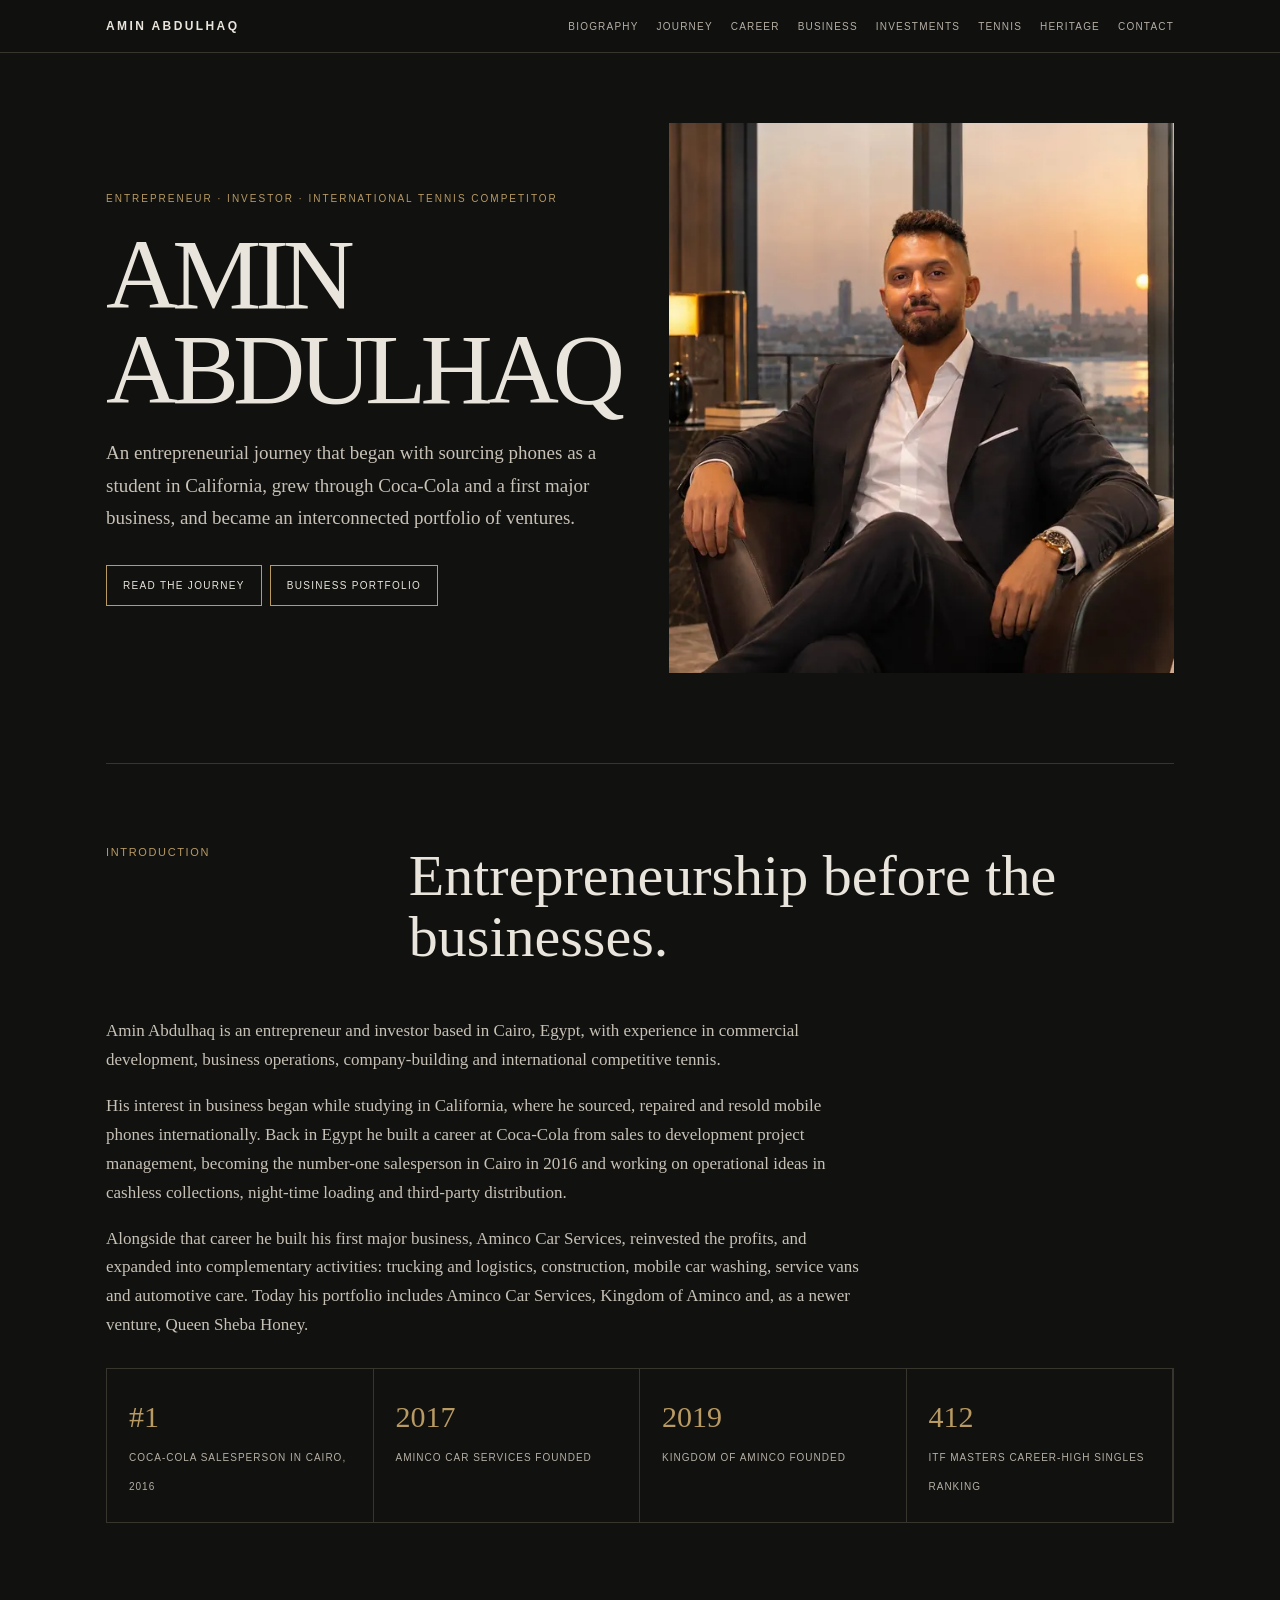
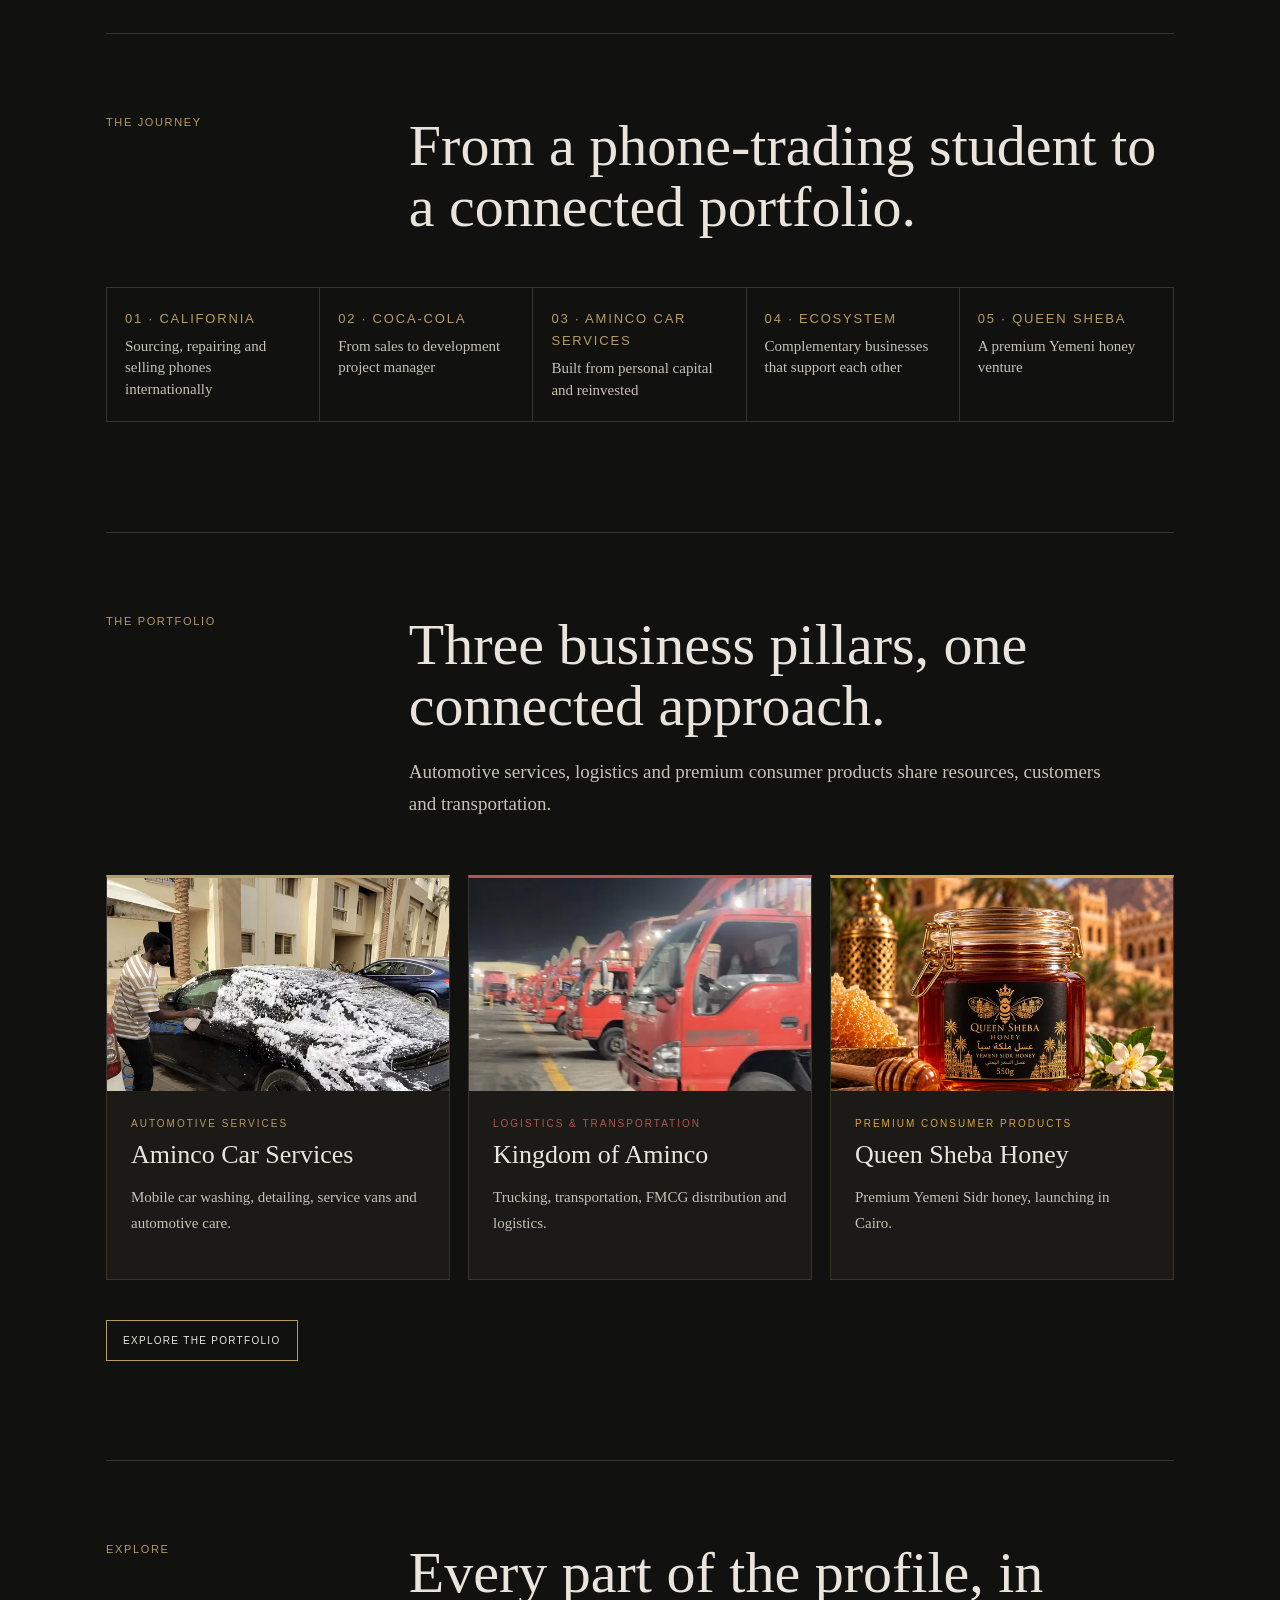
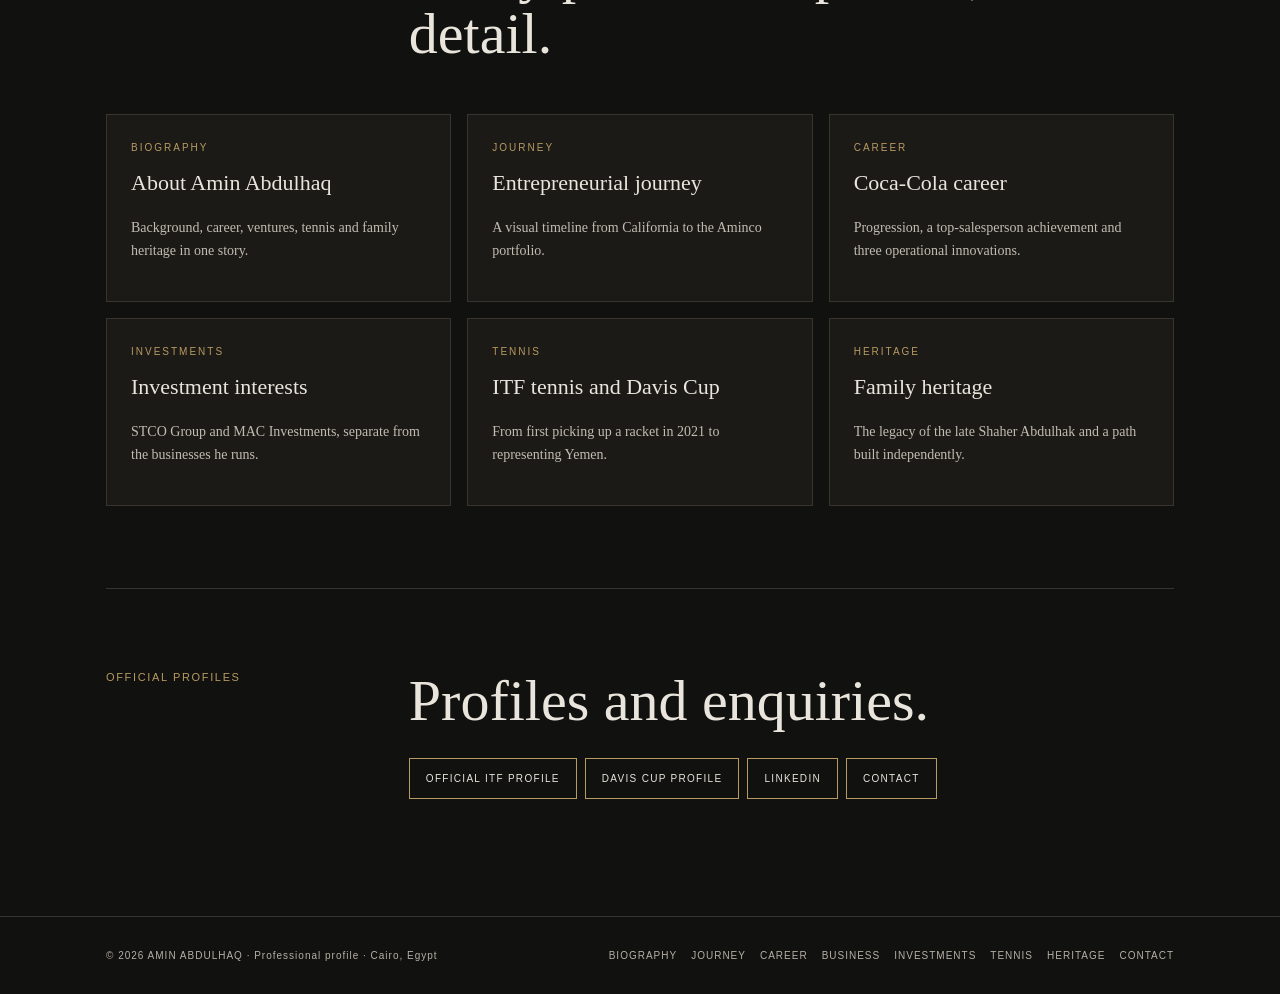
==== commit d277e6f9: "Expand Tennis gallery with new photographs; move fleet photo to Kingdom of Aminco with accurate Coca" ====
--- a/index.html
+++ b/index.html
@@ -29,7 +29,7 @@
 <section><div class="head"><div class="no">THE JOURNEY</div><div><h2>From a phone-trading student to a connected portfolio.</h2></div></div>
 <div class="strip"><a href="/journey/#california"><strong>01 · CALIFORNIA</strong><span>Sourcing, repairing and selling phones internationally</span></a><a href="/journey/#coca-cola"><strong>02 · COCA-COLA</strong><span>From sales to development project manager</span></a><a href="/journey/#first-business"><strong>03 · AMINCO CAR SERVICES</strong><span>Built from personal capital and reinvested</span></a><a href="/journey/#ecosystem"><strong>04 · ECOSYSTEM</strong><span>Complementary businesses that support each other</span></a><a href="/journey/#queen-sheba"><strong>05 · QUEEN SHEBA</strong><span>A premium Yemeni honey venture</span></a></div></section>
 <section><div class="head"><div class="no">THE PORTFOLIO</div><div><h2>Three business pillars, one connected approach.</h2><p class="lead">Automotive services, logistics and premium consumer products share resources, customers and transportation.</p></div></div>
-<div class="pillars"><a class="pillar p-auto" href="/business/" style="display:flex"><div class="pillar-media"><picture><source type="image/webp" srcset="/assets/img/carwash-foam-residential-600.webp 600w, /assets/img/carwash-foam-residential-1200.webp 1200w" sizes="(max-width:900px) 100vw, 360px"><img src="/assets/img/carwash-foam-residential-1200.jpg" srcset="/assets/img/carwash-foam-residential-600.jpg 600w, /assets/img/carwash-foam-residential-1200.jpg 1200w" sizes="(max-width:900px) 100vw, 360px" width="1200" height="1826" alt="Mobile car wash technician applying snow foam to a black car outside a residential building with palm trees" loading="lazy" decoding="async"></picture></div><div class="pillar-body"><div class="meta">Automotive Services</div><h3>Aminco Car Services</h3><p>Mobile car washing, detailing, service vans and automotive care.</p></div></a><a class="pillar p-log" href="/business/" style="display:flex"><div class="pillar-media type" aria-hidden="true">02</div><div class="pillar-body"><div class="meta">Logistics &amp; Transportation</div><h3>Kingdom of Aminco</h3><p>Trucking, transportation, FMCG distribution and logistics.</p></div></a><a class="pillar p-honey" href="/business/" style="display:flex"><div class="pillar-media"><picture><source type="image/webp" srcset="/assets/img/queen-sheba-jar-600.webp 600w, /assets/img/queen-sheba-jar-1200.webp 1200w" sizes="(max-width:900px) 100vw, 360px"><img src="/assets/img/queen-sheba-jar-1200.jpg" srcset="/assets/img/queen-sheba-jar-600.jpg 600w, /assets/img/queen-sheba-jar-1200.jpg 1200w" sizes="(max-width:900px) 100vw, 360px" width="1200" height="1000" alt="Queen Sheba Yemeni Sidr honey in a glass jar with a black and gold label, honeycomb and a wooden dipper" loading="lazy" decoding="async"></picture></div><div class="pillar-body"><div class="meta">Premium Consumer Products</div><h3>Queen Sheba Honey</h3><p>Premium Yemeni Sidr honey, launching in Cairo.</p></div></a></div>
+<div class="pillars"><a class="pillar p-auto" href="/business/" style="display:flex"><div class="pillar-media"><picture><source type="image/webp" srcset="/assets/img/carwash-foam-residential-600.webp 600w, /assets/img/carwash-foam-residential-1200.webp 1200w" sizes="(max-width:900px) 100vw, 360px"><img src="/assets/img/carwash-foam-residential-1200.jpg" srcset="/assets/img/carwash-foam-residential-600.jpg 600w, /assets/img/carwash-foam-residential-1200.jpg 1200w" sizes="(max-width:900px) 100vw, 360px" width="1200" height="1826" alt="Mobile car wash technician applying snow foam to a black car outside a residential building with palm trees" loading="lazy" decoding="async"></picture></div><div class="pillar-body"><div class="meta">Automotive Services</div><h3>Aminco Car Services</h3><p>Mobile car washing, detailing, service vans and automotive care.</p></div></a><a class="pillar p-log" href="/business/" style="display:flex"><div class="pillar-media"><picture><source type="image/webp" srcset="/assets/img/red-trucks-fleet-600.webp 600w, /assets/img/red-trucks-fleet-1200.webp 1200w" sizes="(max-width:900px) 100vw, 360px"><img src="/assets/img/red-trucks-fleet-1200.jpg" srcset="/assets/img/red-trucks-fleet-600.jpg 600w, /assets/img/red-trucks-fleet-1200.jpg 1200w" sizes="(max-width:900px) 100vw, 360px" width="1200" height="2027" alt="A row of red Kingdom of Aminco trucks with Coca-Cola logos parked in a depot at night" loading="lazy" decoding="async"></picture></div><div class="pillar-body"><div class="meta">Logistics &amp; Transportation</div><h3>Kingdom of Aminco</h3><p>Trucking, transportation, FMCG distribution and logistics.</p></div></a><a class="pillar p-honey" href="/business/" style="display:flex"><div class="pillar-media"><picture><source type="image/webp" srcset="/assets/img/queen-sheba-jar-600.webp 600w, /assets/img/queen-sheba-jar-1200.webp 1200w" sizes="(max-width:900px) 100vw, 360px"><img src="/assets/img/queen-sheba-jar-1200.jpg" srcset="/assets/img/queen-sheba-jar-600.jpg 600w, /assets/img/queen-sheba-jar-1200.jpg 1200w" sizes="(max-width:900px) 100vw, 360px" width="1200" height="1000" alt="Queen Sheba Yemeni Sidr honey in a glass jar with a black and gold label, honeycomb and a wooden dipper" loading="lazy" decoding="async"></picture></div><div class="pillar-body"><div class="meta">Premium Consumer Products</div><h3>Queen Sheba Honey</h3><p>Premium Yemeni Sidr honey, launching in Cairo.</p></div></a></div>
 <p><a class="btn" href="/business/">Explore the portfolio</a></p></section>
 <section><div class="head"><div class="no">EXPLORE</div><div><h2>Every part of the profile, in detail.</h2></div></div>
 <div class="grid">
--- a/assets/style.css
+++ b/assets/style.css
@@ -31,6 +31,7 @@
 .eco-fig{margin:30px 0;border:1px solid var(--line);background:linear-gradient(180deg,#1b1a17,#12120f);padding:28px 22px 12px}.eco-svg{width:100%;height:auto;display:block}.eco-m{display:none}.eco-svg .en rect{fill:#14130f;stroke:var(--line)}.eco-svg .ea rect{stroke:#b89a62}.eco-svg .eb rect{stroke:#b5564a}.eco-svg .hub rect{fill:#1f1d18;stroke:#b89a62;stroke-width:1.5}.eco-svg .el{stroke:#4a463c;stroke-width:1}.eco-svg text{font-family:Georgia,serif}.eco-svg .et{fill:#e9e5dc;font-size:19px}.eco-svg .es{fill:#b6b0a5;font-size:14px}.eco-svg .ht{fill:#b89a62;font-size:21px}.eco-svg .hs{fill:#c7c1b6;font-size:14px}.eco-svg .et.sm{font-size:16px}.eco-svg .es.sm{font-size:12.5px}
 @media(max-width:760px){.eco-d{display:none}.eco-m{display:block}.eco-fig{padding:20px 12px 6px}}
 .jt-step{padding:46px 0}.photos{margin:46px 0}.spread{margin:46px 0}.measure{margin-top:8px}
+.hero-photo{margin:6px 0 30px}.hero-photo img{width:100%;height:auto}.photos.wide-first{grid-template-columns:1.5fr 1fr}.photos.gal-one{grid-template-columns:minmax(0,420px) 1fr}@media(max-width:760px){.photos.wide-first,.photos.gal-one{grid-template-columns:1fr}}
 .p-auto{--accent:#b89a62}.p-log{--accent:#b5564a}.p-honey{--accent:#d9a441}
 .eco{border:1px solid var(--line);background:linear-gradient(180deg,#1b1a17,#14130f);padding:28px;margin:28px 0}.eco-bar{border:1px solid var(--gold);padding:14px 18px;text-align:center;font:11px Arial;letter-spacing:.14em;text-transform:uppercase;color:var(--gold)}.eco-links{display:grid;grid-template-columns:repeat(4,1fr);gap:14px;margin-top:20px}.eco-links div{border-top:1px solid var(--gold);padding-top:12px;font-size:14px;color:#c7c1b6;line-height:1.55}.eco-links strong{display:block;color:var(--paper);font-weight:400;font-size:17px;margin-bottom:4px}
 .spread{display:grid;grid-template-columns:1.05fr 1fr;gap:34px;align-items:center;margin:26px 0}.spread img{width:100%}.spread .copy p{color:#c7c1b6}
--- a/assets/style.css
+++ b/assets/style.css
@@ -31,6 +31,7 @@
 .eco-fig{margin:30px 0;border:1px solid var(--line);background:linear-gradient(180deg,#1b1a17,#12120f);padding:28px 22px 12px}.eco-svg{width:100%;height:auto;display:block}.eco-m{display:none}.eco-svg .en rect{fill:#14130f;stroke:var(--line)}.eco-svg .ea rect{stroke:#b89a62}.eco-svg .eb rect{stroke:#b5564a}.eco-svg .hub rect{fill:#1f1d18;stroke:#b89a62;stroke-width:1.5}.eco-svg .el{stroke:#4a463c;stroke-width:1}.eco-svg text{font-family:Georgia,serif}.eco-svg .et{fill:#e9e5dc;font-size:19px}.eco-svg .es{fill:#b6b0a5;font-size:14px}.eco-svg .ht{fill:#b89a62;font-size:21px}.eco-svg .hs{fill:#c7c1b6;font-size:14px}.eco-svg .et.sm{font-size:16px}.eco-svg .es.sm{font-size:12.5px}
 @media(max-width:760px){.eco-d{display:none}.eco-m{display:block}.eco-fig{padding:20px 12px 6px}}
 .jt-step{padding:46px 0}.photos{margin:46px 0}.spread{margin:46px 0}.measure{margin-top:8px}
+.hero-photo{margin:6px 0 30px}.hero-photo img{width:100%;height:auto}.photos.wide-first{grid-template-columns:1.5fr 1fr}.photos.gal-one{grid-template-columns:minmax(0,420px) 1fr}@media(max-width:760px){.photos.wide-first,.photos.gal-one{grid-template-columns:1fr}}
 .p-auto{--accent:#b89a62}.p-log{--accent:#b5564a}.p-honey{--accent:#d9a441}
 .eco{border:1px solid var(--line);background:linear-gradient(180deg,#1b1a17,#14130f);padding:28px;margin:28px 0}.eco-bar{border:1px solid var(--gold);padding:14px 18px;text-align:center;font:11px Arial;letter-spacing:.14em;text-transform:uppercase;color:var(--gold)}.eco-links{display:grid;grid-template-columns:repeat(4,1fr);gap:14px;margin-top:20px}.eco-links div{border-top:1px solid var(--gold);padding-top:12px;font-size:14px;color:#c7c1b6;line-height:1.55}.eco-links strong{display:block;color:var(--paper);font-weight:400;font-size:17px;margin-bottom:4px}
 .spread{display:grid;grid-template-columns:1.05fr 1fr;gap:34px;align-items:center;margin:26px 0}.spread img{width:100%}.spread .copy p{color:#c7c1b6}
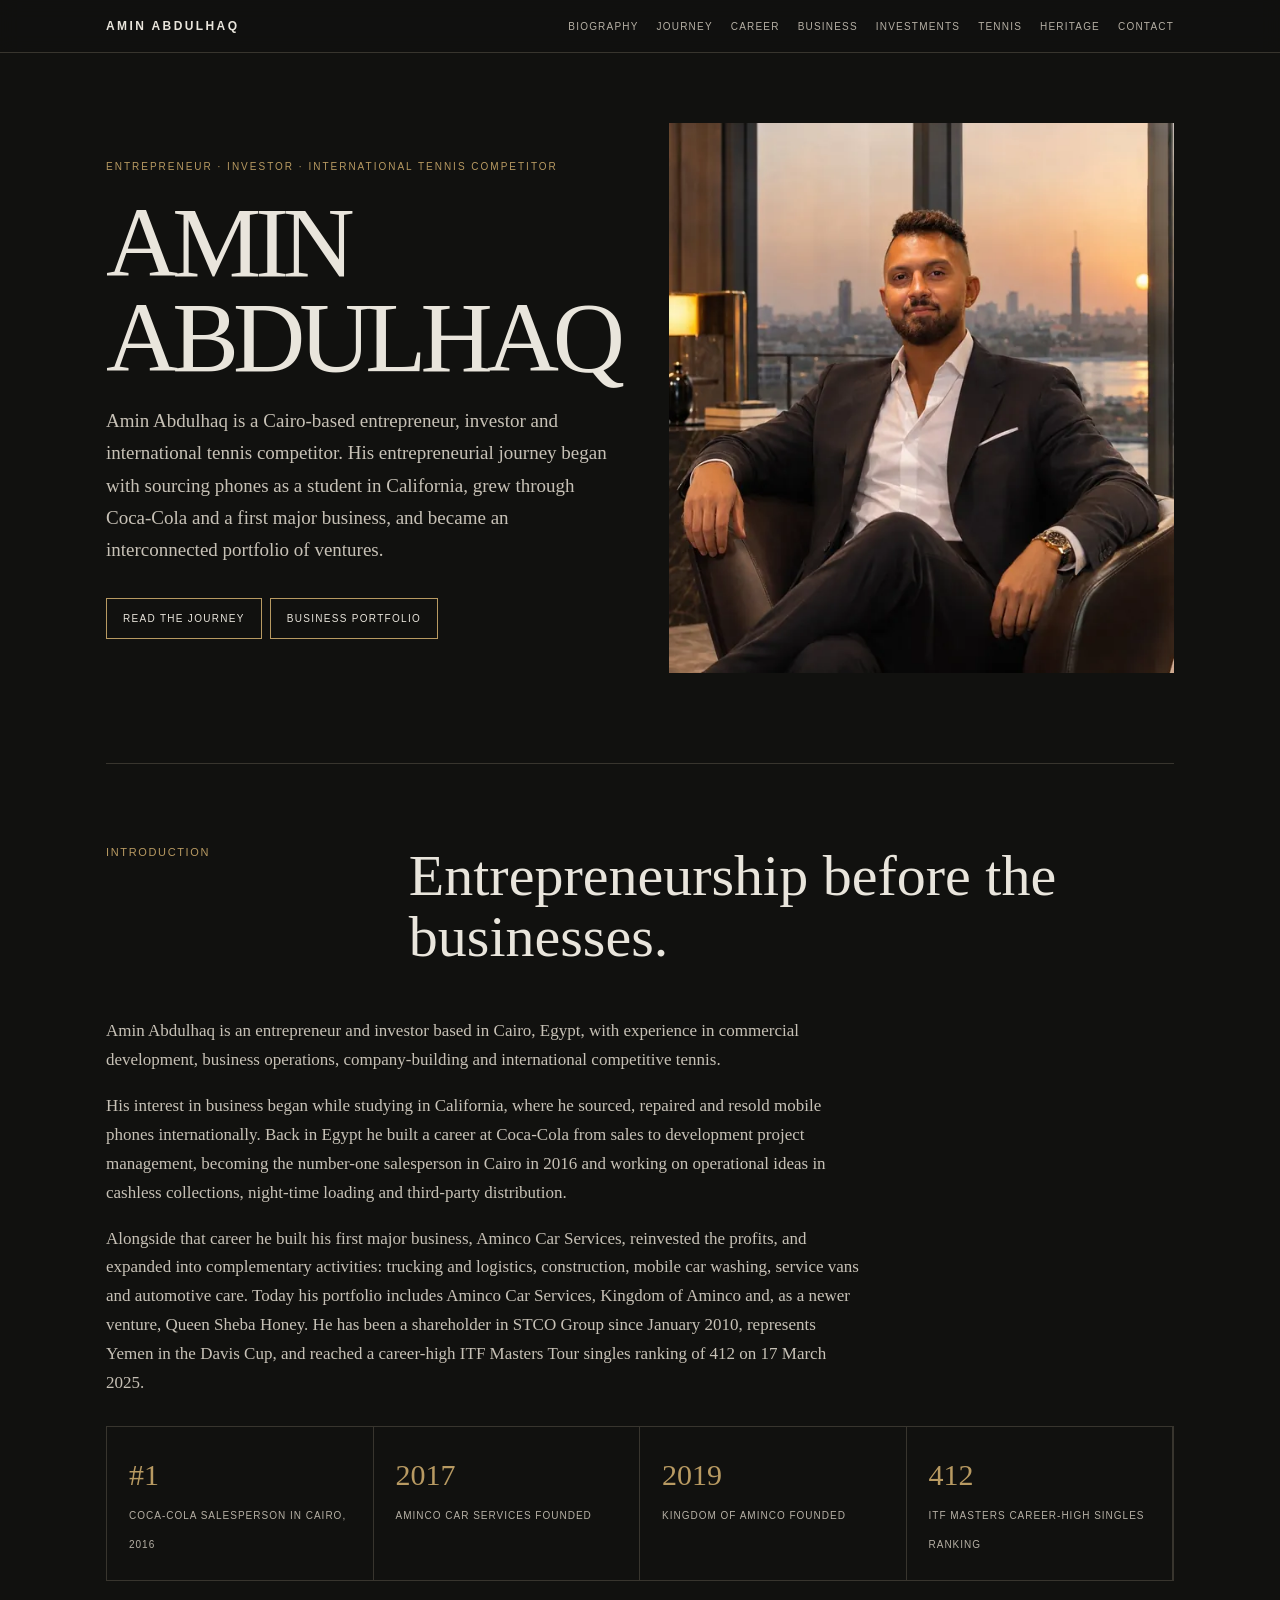
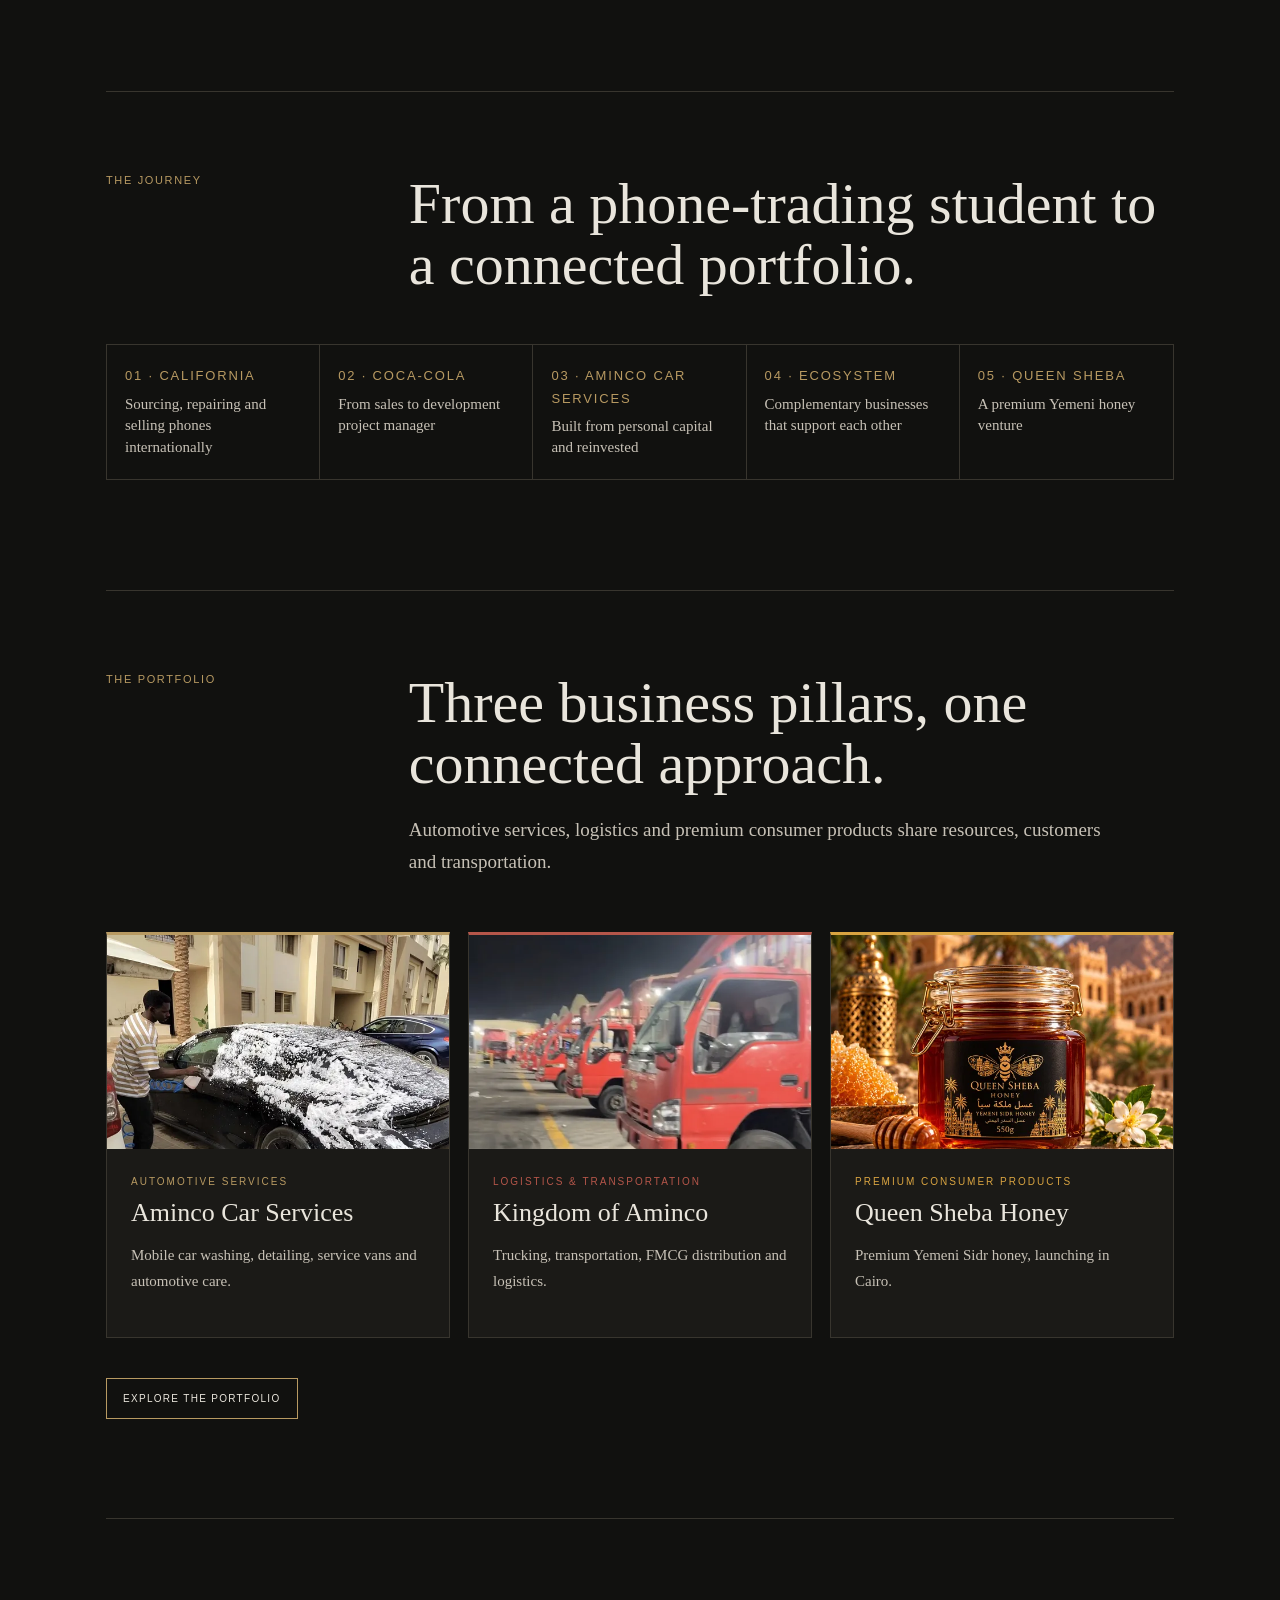
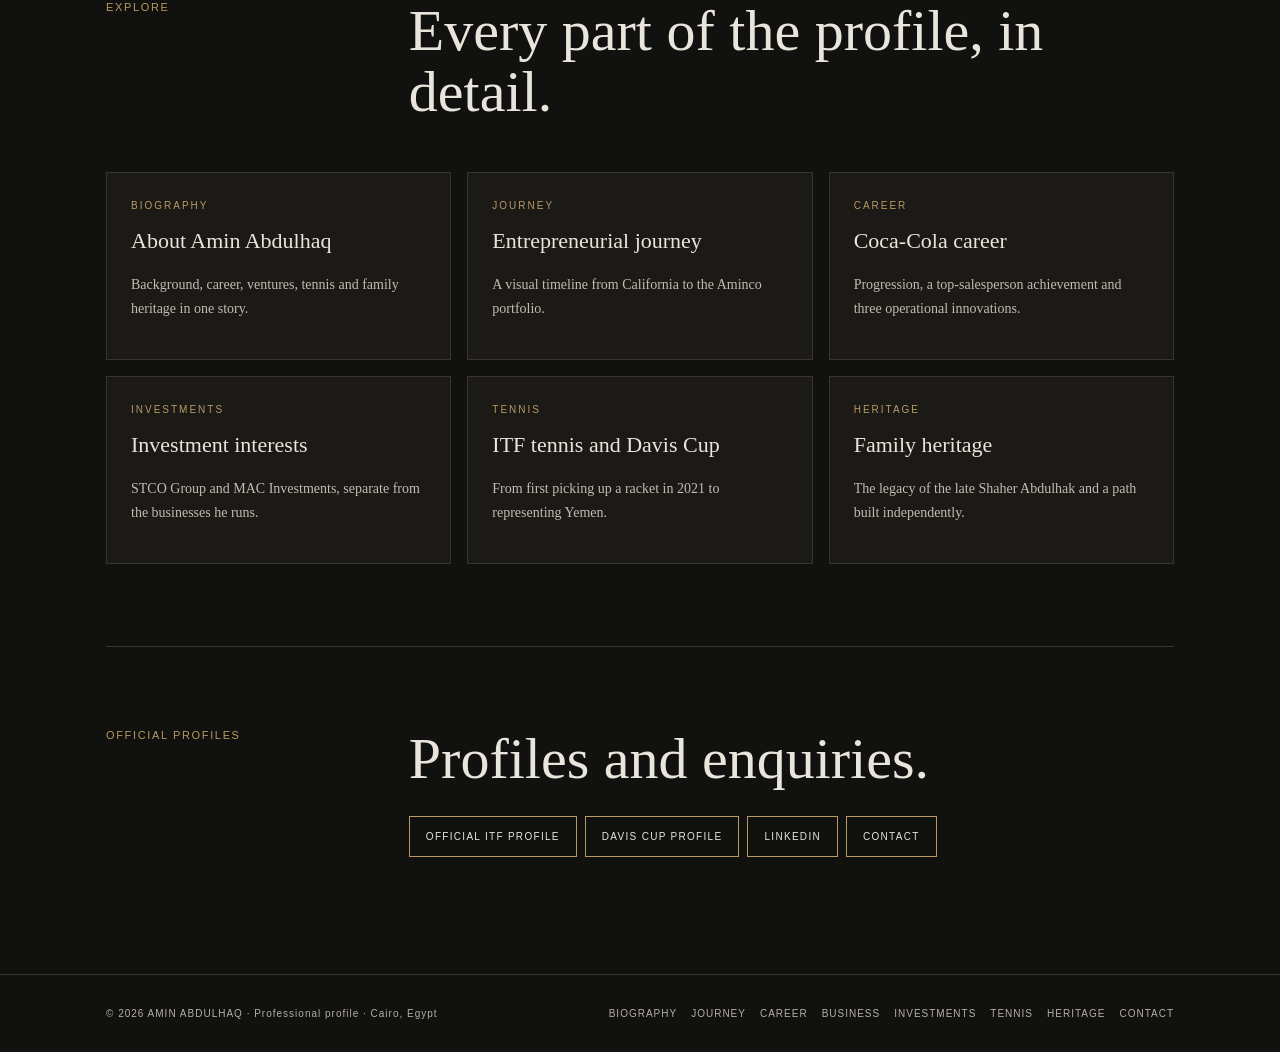
==== commit 32509842: "Correct tennis photo caption and alt text; strengthen Person/ProfilePage structured data and identit" ====
--- a/index.html
+++ b/index.html
@@ -3,6 +3,7 @@
 <title>Amin Abdulhaq | Entrepreneur, Investor &amp; Tennis Competitor</title>
 <meta name="description" content="Amin Abdulhaq is an entrepreneur, investor and international tennis competitor. Discover his entrepreneurial journey, commercial experience, business portfolio, investment interests and Davis Cup career.">
 <meta name="robots" content="index,follow,max-image-preview:large">
+<meta name="author" content="Amin Abdulhaq">
 <link rel="canonical" href="https://aminabdulhaq.com/">
 <meta name="theme-color" content="#11110f">
 <meta property="og:type" content="profile"><meta property="og:url" content="https://aminabdulhaq.com/"><meta property="og:site_name" content="Amin Abdulhaq"><meta property="og:locale" content="en_US">
@@ -11,20 +12,20 @@
 <meta name="twitter:card" content="summary_large_image"><meta name="twitter:title" content="Amin Abdulhaq | Entrepreneur, Investor &amp; Tennis Competitor"><meta name="twitter:description" content="Amin Abdulhaq is an entrepreneur, investor and international tennis competitor. Discover his entrepreneurial journey, commercial experience, business portfolio, investment interests and Davis Cup career."><meta name="twitter:image" content="https://aminabdulhaq.com/assets/img/og-image.jpg"><meta name="twitter:image:alt" content="Amin Abdulhaq seated in a dark suit with the Cairo skyline at sunset behind him">
 <link rel="preload" href="/assets/style.css" as="style">
 <link rel="stylesheet" href="/assets/style.css">
-<script type="application/ld+json">{"@context":"https://schema.org","@graph":[{"@type":"WebSite","@id":"https://aminabdulhaq.com/#website","url":"https://aminabdulhaq.com/","name":"Amin Abdulhaq","inLanguage":"en","publisher":{"@id":"https://aminabdulhaq.com/#person"}},{"@type":"WebPage","@id":"https://aminabdulhaq.com/#webpage","url":"https://aminabdulhaq.com/","name":"Amin Abdulhaq | Entrepreneur, Investor & Tennis Competitor","description":"Amin Abdulhaq is an entrepreneur, investor and international tennis competitor. Discover his entrepreneurial journey, commercial experience, business portfolio, investment interests and Davis Cup career.","isPartOf":{"@id":"https://aminabdulhaq.com/#website"},"about":{"@id":"https://aminabdulhaq.com/#person"},"inLanguage":"en","primaryImageOfPage":{"@type":"ImageObject","url":"https://aminabdulhaq.com/assets/img/og-image.jpg"},"dateModified":"2026-11-05"},{"@type":"Person","@id":"https://aminabdulhaq.com/#person","name":"Amin Abdulhaq","url":"https://aminabdulhaq.com/","description":"Entrepreneur, investor and international tennis competitor based in Cairo, Egypt. Founder of Aminco Car Services and Kingdom of Aminco; has represented Yemen in the Davis Cup.","image":"https://aminabdulhaq.com/assets/img/og-image.jpg","address":{"@type":"PostalAddress","addressLocality":"Cairo","addressCountry":"EG"},"knowsAbout":["Entrepreneurship","Business development","Investment","Logistics and distribution","Tennis"],"worksFor":{"@type":"Organization","@id":"https://amincocars.com/#organization","name":"Aminco Group","url":"https://amincocars.com/"},"sameAs":["https://www.linkedin.com/in/amin-abdulhaq-b216a129a/","https://www.itftennis.com/en/players/amin-abdulhaq/800734253/yem/vt/s/overview/","https://www.daviscup.com/en/players/4f3f6add-f7f8-46e2-90af-3a77d9bbf651","https://www.instagram.com/amin_abdulhaq/","https://amincocars.com/"]}]}</script>
+<script type="application/ld+json">{"@context":"https://schema.org","@graph":[{"@type":"WebSite","@id":"https://aminabdulhaq.com/#website","url":"https://aminabdulhaq.com/","name":"Amin Abdulhaq","inLanguage":"en","publisher":{"@id":"https://aminabdulhaq.com/#person"}},{"@type":"ProfilePage","@id":"https://aminabdulhaq.com/#webpage","url":"https://aminabdulhaq.com/","name":"Amin Abdulhaq | Entrepreneur, Investor & Tennis Competitor","description":"Amin Abdulhaq is an entrepreneur, investor and international tennis competitor. Discover his entrepreneurial journey, commercial experience, business portfolio, investment interests and Davis Cup career.","isPartOf":{"@id":"https://aminabdulhaq.com/#website"},"mainEntity":{"@id":"https://aminabdulhaq.com/#person"},"inLanguage":"en","primaryImageOfPage":{"@type":"ImageObject","url":"https://aminabdulhaq.com/assets/img/og-image.jpg"},"dateCreated":"2026-11-05T01:36:52+02:00","dateModified":"2026-11-05"},{"@type":"Person","@id":"https://aminabdulhaq.com/#person","name":"Amin Abdulhaq","url":"https://aminabdulhaq.com/","givenName":"Amin","familyName":"Abdulhaq","mainEntityOfPage":"https://aminabdulhaq.com/","jobTitle":"Entrepreneur and investor","description":"Amin Abdulhaq is a Cairo-based entrepreneur, investor and international tennis competitor. He founded Aminco Car Services (2017) and Kingdom of Aminco (2019), is developing Queen Sheba Honey with his brother, has been a shareholder in STCO Group since January 2010, represents Yemen in the Davis Cup and reached a career-high ITF Masters Tour singles ranking of 412 on 17 March 2025.","image":{"@type":"ImageObject","@id":"https://aminabdulhaq.com/#portrait","url":"https://aminabdulhaq.com/assets/img/portrait-1100.jpg","contentUrl":"https://aminabdulhaq.com/assets/img/portrait-1100.jpg","width":1100,"height":1420,"caption":"Amin Abdulhaq seated in a dark suit with the Cairo skyline at sunset behind him"},"address":{"@type":"PostalAddress","addressLocality":"Cairo","addressCountry":"EG"},"award":"Number-one salesperson in Cairo at Coca-Cola, 2016","knowsAbout":["Entrepreneurship","Business development","Investment","Logistics and distribution","Automotive services","Tennis"],"worksFor":{"@type":"Organization","@id":"https://amincocars.com/#organization","name":"Aminco Group","url":"https://amincocars.com/"},"sameAs":["https://www.linkedin.com/in/amin-abdulhaq-b216a129a/","https://www.itftennis.com/en/players/amin-abdulhaq/800734253/yem/vt/s/overview/","https://www.daviscup.com/en/players/4f3f6add-f7f8-46e2-90af-3a77d9bbf651","https://www.instagram.com/amin_abdulhaq/","https://amincocars.com/"]}]}</script>
 </head><body>
 <a class="skip" href="#main">Skip to content</a>
 <nav aria-label="Main"><div class="nav"><a class="brand" href="/">AMIN ABDULHAQ</a><div class="links"><a href="/about/">Biography</a><a href="/journey/">Journey</a><a href="/career/">Career</a><a href="/business/">Business</a><a href="/investments/">Investments</a><a href="/tennis/">Tennis</a><a href="/heritage/">Heritage</a><a href="/contact/">Contact</a></div></div></nav>
 <main id="main">
 <div class="wrap">
-<header class="hero"><div><div class="eyebrow">ENTREPRENEUR · INVESTOR · INTERNATIONAL TENNIS COMPETITOR</div><h1>AMIN<br>ABDULHAQ</h1>
-<p>An entrepreneurial journey that began with sourcing phones as a student in California, grew through Coca-Cola and a first major business, and became an interconnected portfolio of ventures.</p>
+<header class="hero"><div><div class="eyebrow">ENTREPRENEUR · INVESTOR · INTERNATIONAL TENNIS COMPETITOR</div><h1>AMIN <br>ABDULHAQ</h1>
+<p>Amin Abdulhaq is a Cairo-based entrepreneur, investor and international tennis competitor. His entrepreneurial journey began with sourcing phones as a student in California, grew through Coca-Cola and a first major business, and became an interconnected portfolio of ventures.</p>
 <a class="btn" href="/journey/">Read the journey</a><a class="btn" href="/business/">Business portfolio</a></div>
 <div class="heroimg"><picture><source type="image/webp" srcset="/assets/img/portrait-600.webp 600w, /assets/img/portrait-1100.webp 1100w" sizes="(max-width:760px) 100vw, 520px"><img src="/assets/img/portrait-1100.jpg" srcset="/assets/img/portrait-600.jpg 600w, /assets/img/portrait-1100.jpg 1100w" sizes="(max-width:760px) 100vw, 520px" width="1100" height="1420" alt="Amin Abdulhaq seated in a dark suit with the Cairo skyline at sunset behind him" loading="eager" decoding="async" fetchpriority="high"></picture></div></header>
 <section><div class="head"><div class="no">INTRODUCTION</div><div><h2>Entrepreneurship before the businesses.</h2></div></div>
 <div class="copy"><p>Amin Abdulhaq is an entrepreneur and investor based in Cairo, Egypt, with experience in commercial development, business operations, company-building and international competitive tennis.</p>
 <p>His interest in business began while studying in California, where he sourced, repaired and resold mobile phones internationally. Back in Egypt he built a career at Coca-Cola from sales to development project management, becoming the number-one salesperson in Cairo in 2016 and working on operational ideas in cashless collections, night-time loading and third-party distribution.</p>
-<p>Alongside that career he built his first major business, Aminco Car Services, reinvested the profits, and expanded into complementary activities: trucking and logistics, construction, mobile car washing, service vans and automotive care. Today his portfolio includes Aminco Car Services, Kingdom of Aminco and, as a newer venture, Queen Sheba Honey.</p></div>
+<p>Alongside that career he built his first major business, Aminco Car Services, reinvested the profits, and expanded into complementary activities: trucking and logistics, construction, mobile car washing, service vans and automotive care. Today his portfolio includes Aminco Car Services, Kingdom of Aminco and, as a newer venture, Queen Sheba Honey. He has been a shareholder in STCO Group since January 2010, represents Yemen in the Davis Cup, and reached a career-high ITF Masters Tour singles ranking of 412 on 17 March 2025.</p></div>
 <div class="stats four"><div class="stat"><strong>#1</strong><span>Coca-Cola salesperson in Cairo, 2016</span></div><div class="stat"><strong>2017</strong><span>Aminco Car Services founded</span></div><div class="stat"><strong>2019</strong><span>Kingdom of Aminco founded</span></div><div class="stat"><strong>412</strong><span>ITF Masters career-high singles ranking</span></div></div></section>
 <section><div class="head"><div class="no">THE JOURNEY</div><div><h2>From a phone-trading student to a connected portfolio.</h2></div></div>
 <div class="strip"><a href="/journey/#california"><strong>01 · CALIFORNIA</strong><span>Sourcing, repairing and selling phones internationally</span></a><a href="/journey/#coca-cola"><strong>02 · COCA-COLA</strong><span>From sales to development project manager</span></a><a href="/journey/#first-business"><strong>03 · AMINCO CAR SERVICES</strong><span>Built from personal capital and reinvested</span></a><a href="/journey/#ecosystem"><strong>04 · ECOSYSTEM</strong><span>Complementary businesses that support each other</span></a><a href="/journey/#queen-sheba"><strong>05 · QUEEN SHEBA</strong><span>A premium Yemeni honey venture</span></a></div></section>
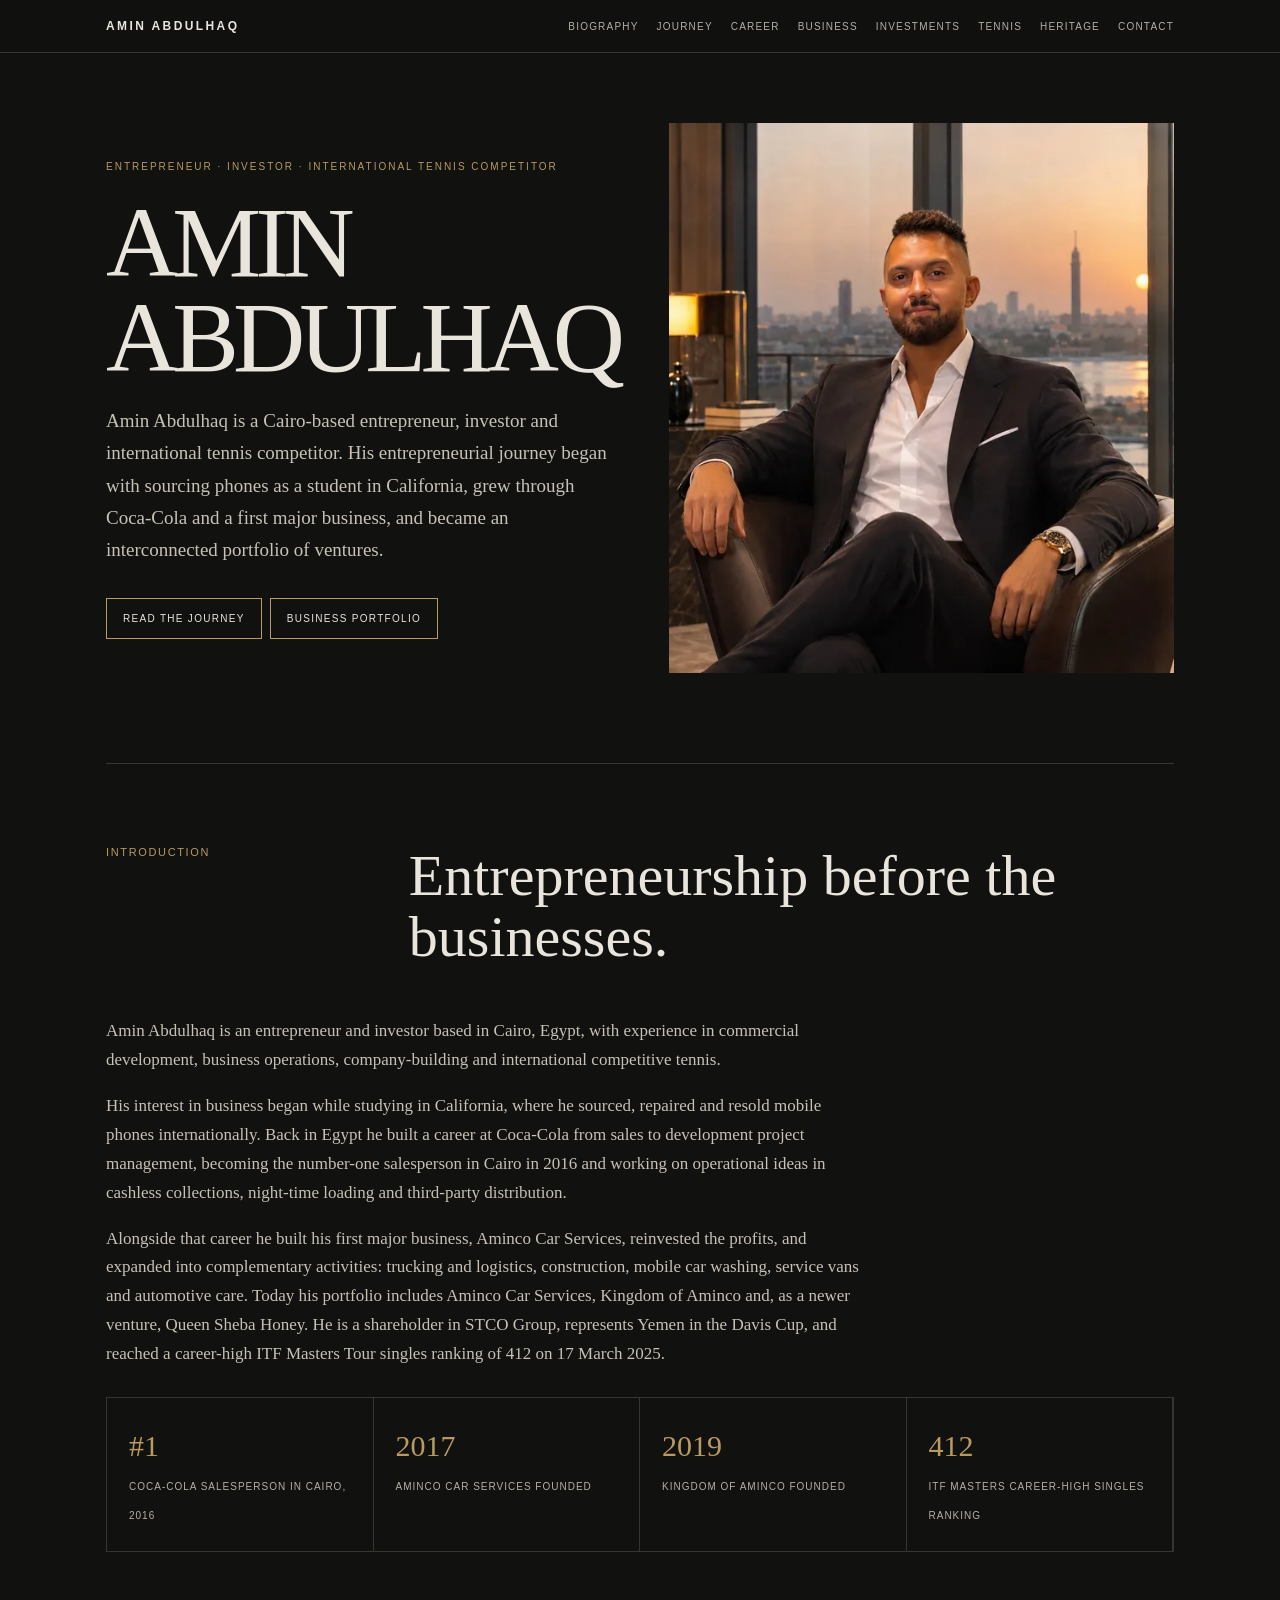
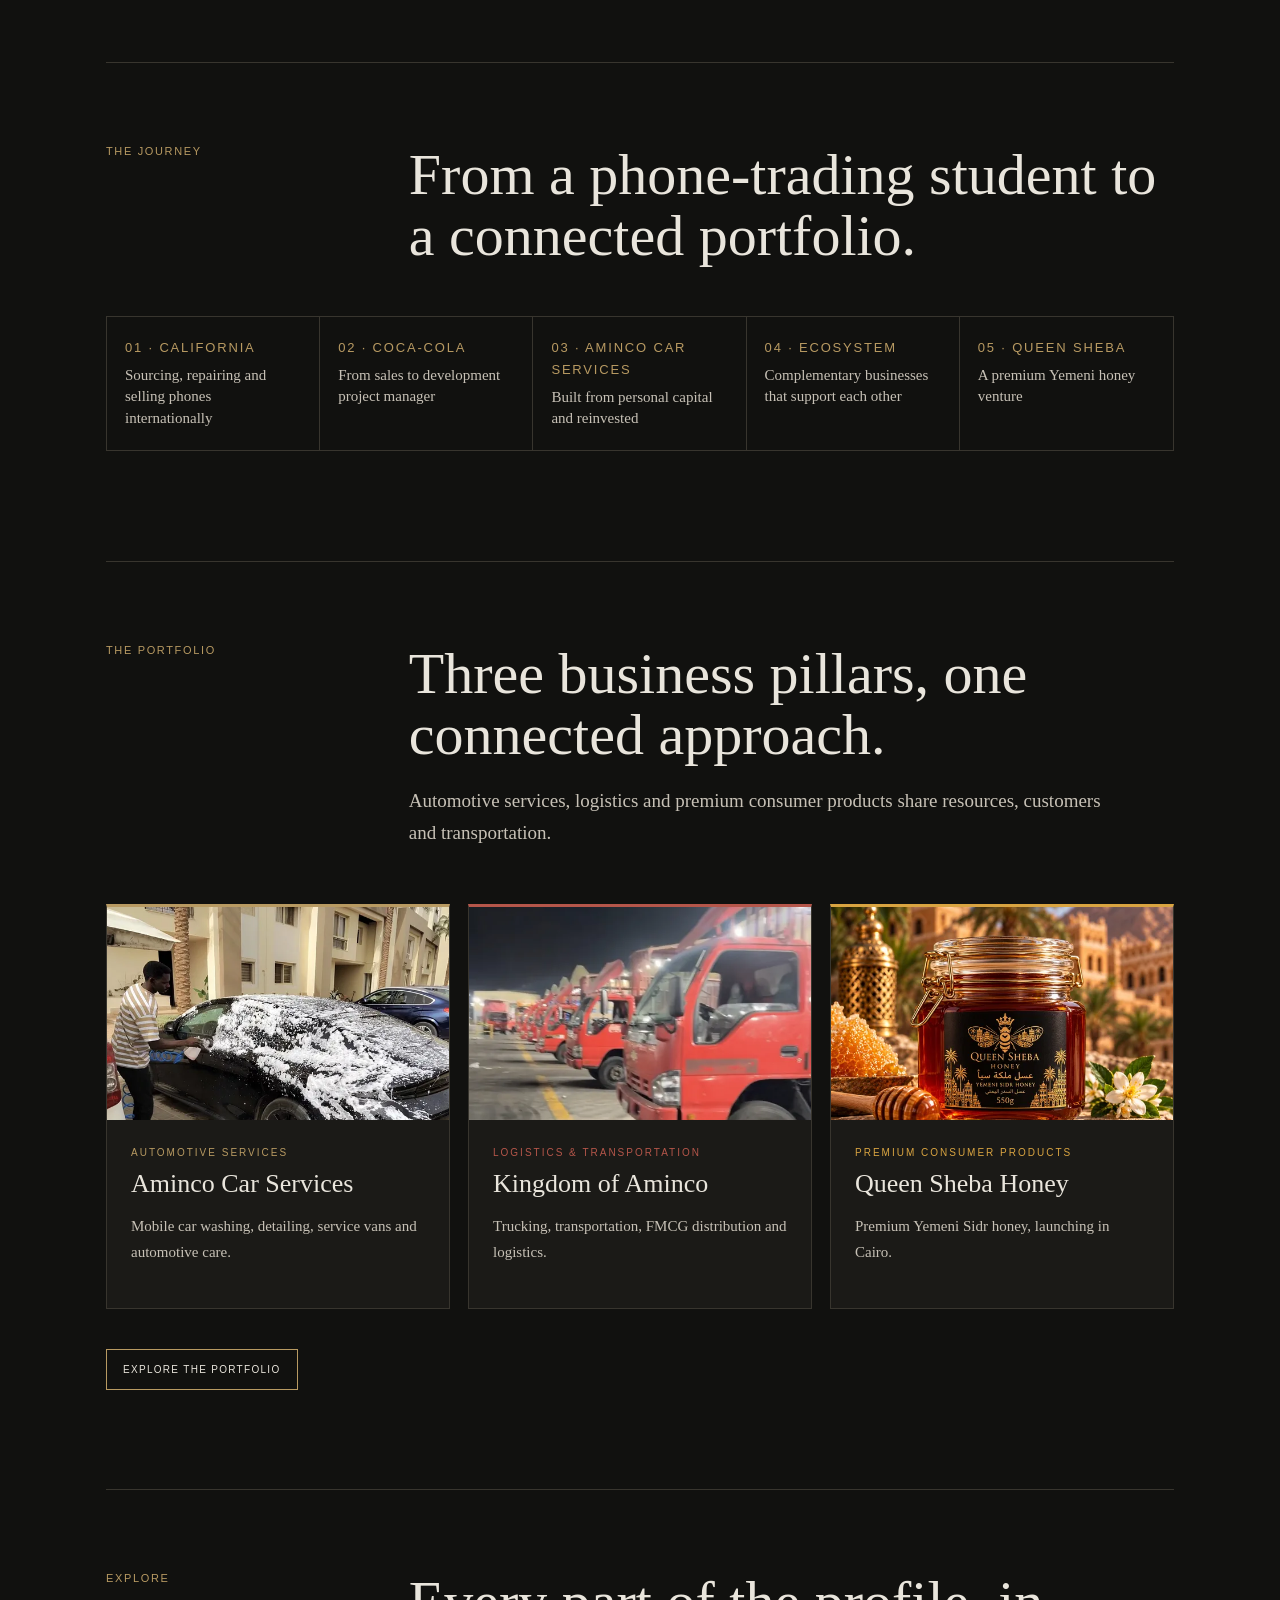
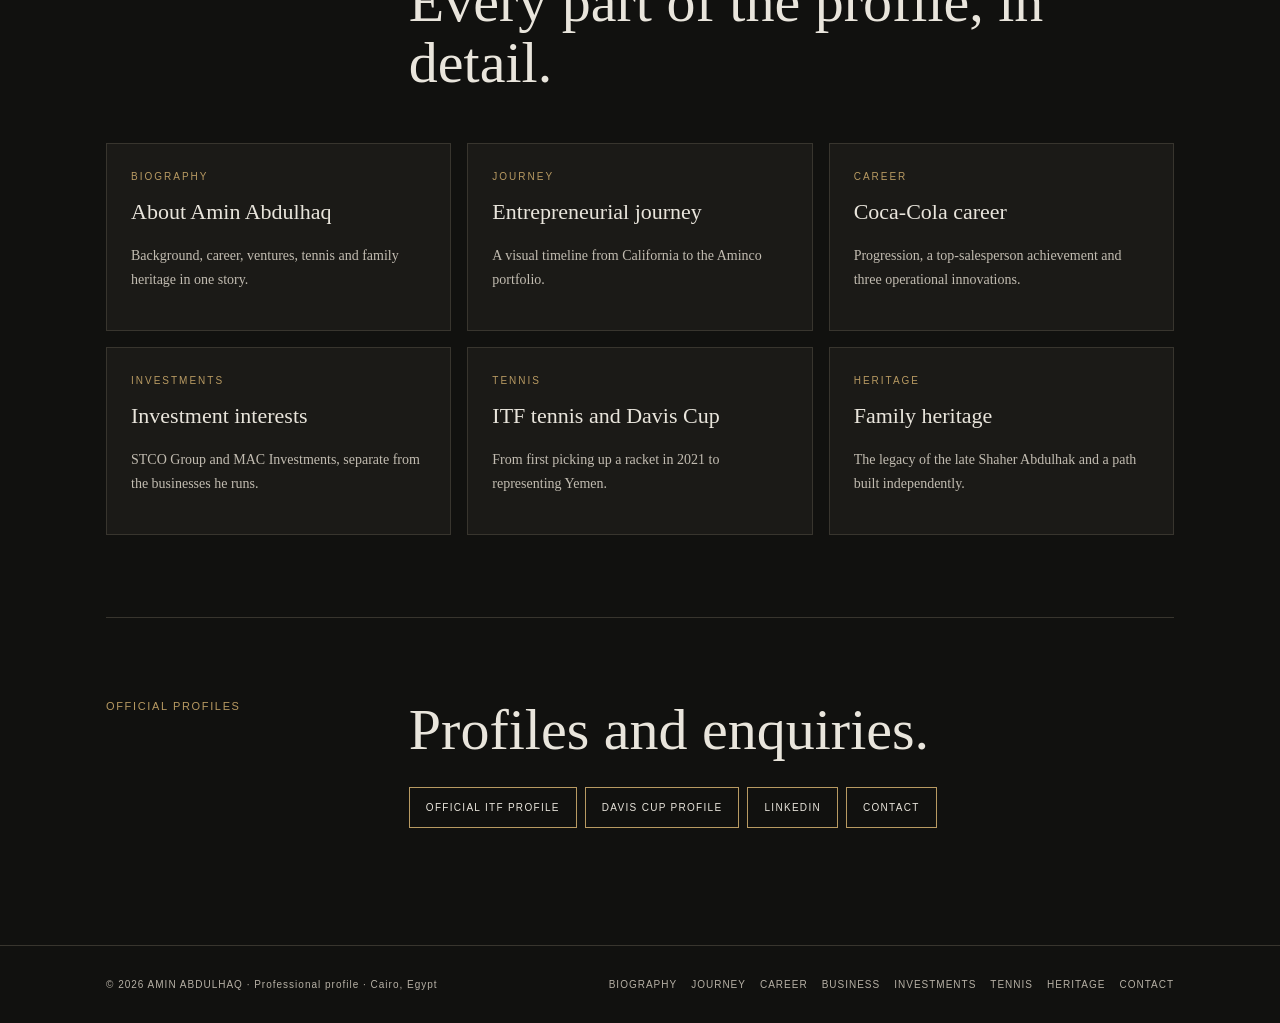
==== commit 25811a5f: "Heritage page: grandfather tribute, Dewan illustration (labelled), Cairo gathering photo; shareholde" ====
--- a/index.html
+++ b/index.html
@@ -12,7 +12,7 @@
 <meta name="twitter:card" content="summary_large_image"><meta name="twitter:title" content="Amin Abdulhaq | Entrepreneur, Investor &amp; Tennis Competitor"><meta name="twitter:description" content="Amin Abdulhaq is an entrepreneur, investor and international tennis competitor. Discover his entrepreneurial journey, commercial experience, business portfolio, investment interests and Davis Cup career."><meta name="twitter:image" content="https://aminabdulhaq.com/assets/img/og-image.jpg"><meta name="twitter:image:alt" content="Amin Abdulhaq seated in a dark suit with the Cairo skyline at sunset behind him">
 <link rel="preload" href="/assets/style.css" as="style">
 <link rel="stylesheet" href="/assets/style.css">
-<script type="application/ld+json">{"@context":"https://schema.org","@graph":[{"@type":"WebSite","@id":"https://aminabdulhaq.com/#website","url":"https://aminabdulhaq.com/","name":"Amin Abdulhaq","inLanguage":"en","publisher":{"@id":"https://aminabdulhaq.com/#person"}},{"@type":"ProfilePage","@id":"https://aminabdulhaq.com/#webpage","url":"https://aminabdulhaq.com/","name":"Amin Abdulhaq | Entrepreneur, Investor & Tennis Competitor","description":"Amin Abdulhaq is an entrepreneur, investor and international tennis competitor. Discover his entrepreneurial journey, commercial experience, business portfolio, investment interests and Davis Cup career.","isPartOf":{"@id":"https://aminabdulhaq.com/#website"},"mainEntity":{"@id":"https://aminabdulhaq.com/#person"},"inLanguage":"en","primaryImageOfPage":{"@type":"ImageObject","url":"https://aminabdulhaq.com/assets/img/og-image.jpg"},"dateCreated":"2026-11-05T01:36:52+02:00","dateModified":"2026-11-05"},{"@type":"Person","@id":"https://aminabdulhaq.com/#person","name":"Amin Abdulhaq","url":"https://aminabdulhaq.com/","givenName":"Amin","familyName":"Abdulhaq","mainEntityOfPage":"https://aminabdulhaq.com/","jobTitle":"Entrepreneur and investor","description":"Amin Abdulhaq is a Cairo-based entrepreneur, investor and international tennis competitor. He founded Aminco Car Services (2017) and Kingdom of Aminco (2019), is developing Queen Sheba Honey with his brother, has been a shareholder in STCO Group since January 2010, represents Yemen in the Davis Cup and reached a career-high ITF Masters Tour singles ranking of 412 on 17 March 2025.","image":{"@type":"ImageObject","@id":"https://aminabdulhaq.com/#portrait","url":"https://aminabdulhaq.com/assets/img/portrait-1100.jpg","contentUrl":"https://aminabdulhaq.com/assets/img/portrait-1100.jpg","width":1100,"height":1420,"caption":"Amin Abdulhaq seated in a dark suit with the Cairo skyline at sunset behind him"},"address":{"@type":"PostalAddress","addressLocality":"Cairo","addressCountry":"EG"},"award":"Number-one salesperson in Cairo at Coca-Cola, 2016","knowsAbout":["Entrepreneurship","Business development","Investment","Logistics and distribution","Automotive services","Tennis"],"worksFor":{"@type":"Organization","@id":"https://amincocars.com/#organization","name":"Aminco Group","url":"https://amincocars.com/"},"sameAs":["https://www.linkedin.com/in/amin-abdulhaq-b216a129a/","https://www.itftennis.com/en/players/amin-abdulhaq/800734253/yem/vt/s/overview/","https://www.daviscup.com/en/players/4f3f6add-f7f8-46e2-90af-3a77d9bbf651","https://www.instagram.com/amin_abdulhaq/","https://amincocars.com/"]}]}</script>
+<script type="application/ld+json">{"@context":"https://schema.org","@graph":[{"@type":"WebSite","@id":"https://aminabdulhaq.com/#website","url":"https://aminabdulhaq.com/","name":"Amin Abdulhaq","inLanguage":"en","publisher":{"@id":"https://aminabdulhaq.com/#person"}},{"@type":"ProfilePage","@id":"https://aminabdulhaq.com/#webpage","url":"https://aminabdulhaq.com/","name":"Amin Abdulhaq | Entrepreneur, Investor & Tennis Competitor","description":"Amin Abdulhaq is an entrepreneur, investor and international tennis competitor. Discover his entrepreneurial journey, commercial experience, business portfolio, investment interests and Davis Cup career.","isPartOf":{"@id":"https://aminabdulhaq.com/#website"},"mainEntity":{"@id":"https://aminabdulhaq.com/#person"},"inLanguage":"en","primaryImageOfPage":{"@type":"ImageObject","url":"https://aminabdulhaq.com/assets/img/og-image.jpg"},"dateCreated":"2026-11-05T01:36:52+02:00","dateModified":"2026-11-05"},{"@type":"Person","@id":"https://aminabdulhaq.com/#person","name":"Amin Abdulhaq","url":"https://aminabdulhaq.com/","givenName":"Amin","familyName":"Abdulhaq","mainEntityOfPage":"https://aminabdulhaq.com/","jobTitle":"Entrepreneur and investor","description":"Amin Abdulhaq is a Cairo-based entrepreneur, investor and international tennis competitor. He founded Aminco Car Services (2017) and Kingdom of Aminco (2019), is developing Queen Sheba Honey with his brother, is a shareholder in STCO Group, represents Yemen in the Davis Cup and reached a career-high ITF Masters Tour singles ranking of 412 on 17 March 2025.","image":{"@type":"ImageObject","@id":"https://aminabdulhaq.com/#portrait","url":"https://aminabdulhaq.com/assets/img/portrait-1100.jpg","contentUrl":"https://aminabdulhaq.com/assets/img/portrait-1100.jpg","width":1100,"height":1420,"caption":"Amin Abdulhaq seated in a dark suit with the Cairo skyline at sunset behind him"},"address":{"@type":"PostalAddress","addressLocality":"Cairo","addressCountry":"EG"},"award":"Number-one salesperson in Cairo at Coca-Cola, 2016","knowsAbout":["Entrepreneurship","Business development","Investment","Logistics and distribution","Automotive services","Tennis"],"worksFor":{"@type":"Organization","@id":"https://amincocars.com/#organization","name":"Aminco Group","url":"https://amincocars.com/"},"sameAs":["https://www.linkedin.com/in/amin-abdulhaq-b216a129a/","https://www.itftennis.com/en/players/amin-abdulhaq/800734253/yem/vt/s/overview/","https://www.daviscup.com/en/players/4f3f6add-f7f8-46e2-90af-3a77d9bbf651","https://www.instagram.com/amin_abdulhaq/","https://amincocars.com/"]}]}</script>
 </head><body>
 <a class="skip" href="#main">Skip to content</a>
 <nav aria-label="Main"><div class="nav"><a class="brand" href="/">AMIN ABDULHAQ</a><div class="links"><a href="/about/">Biography</a><a href="/journey/">Journey</a><a href="/career/">Career</a><a href="/business/">Business</a><a href="/investments/">Investments</a><a href="/tennis/">Tennis</a><a href="/heritage/">Heritage</a><a href="/contact/">Contact</a></div></div></nav>
@@ -25,7 +25,7 @@
 <section><div class="head"><div class="no">INTRODUCTION</div><div><h2>Entrepreneurship before the businesses.</h2></div></div>
 <div class="copy"><p>Amin Abdulhaq is an entrepreneur and investor based in Cairo, Egypt, with experience in commercial development, business operations, company-building and international competitive tennis.</p>
 <p>His interest in business began while studying in California, where he sourced, repaired and resold mobile phones internationally. Back in Egypt he built a career at Coca-Cola from sales to development project management, becoming the number-one salesperson in Cairo in 2016 and working on operational ideas in cashless collections, night-time loading and third-party distribution.</p>
-<p>Alongside that career he built his first major business, Aminco Car Services, reinvested the profits, and expanded into complementary activities: trucking and logistics, construction, mobile car washing, service vans and automotive care. Today his portfolio includes Aminco Car Services, Kingdom of Aminco and, as a newer venture, Queen Sheba Honey. He has been a shareholder in STCO Group since January 2010, represents Yemen in the Davis Cup, and reached a career-high ITF Masters Tour singles ranking of 412 on 17 March 2025.</p></div>
+<p>Alongside that career he built his first major business, Aminco Car Services, reinvested the profits, and expanded into complementary activities: trucking and logistics, construction, mobile car washing, service vans and automotive care. Today his portfolio includes Aminco Car Services, Kingdom of Aminco and, as a newer venture, Queen Sheba Honey. He is a shareholder in STCO Group, represents Yemen in the Davis Cup, and reached a career-high ITF Masters Tour singles ranking of 412 on 17 March 2025.</p></div>
 <div class="stats four"><div class="stat"><strong>#1</strong><span>Coca-Cola salesperson in Cairo, 2016</span></div><div class="stat"><strong>2017</strong><span>Aminco Car Services founded</span></div><div class="stat"><strong>2019</strong><span>Kingdom of Aminco founded</span></div><div class="stat"><strong>412</strong><span>ITF Masters career-high singles ranking</span></div></div></section>
 <section><div class="head"><div class="no">THE JOURNEY</div><div><h2>From a phone-trading student to a connected portfolio.</h2></div></div>
 <div class="strip"><a href="/journey/#california"><strong>01 · CALIFORNIA</strong><span>Sourcing, repairing and selling phones internationally</span></a><a href="/journey/#coca-cola"><strong>02 · COCA-COLA</strong><span>From sales to development project manager</span></a><a href="/journey/#first-business"><strong>03 · AMINCO CAR SERVICES</strong><span>Built from personal capital and reinvested</span></a><a href="/journey/#ecosystem"><strong>04 · ECOSYSTEM</strong><span>Complementary businesses that support each other</span></a><a href="/journey/#queen-sheba"><strong>05 · QUEEN SHEBA</strong><span>A premium Yemeni honey venture</span></a></div></section>
--- a/assets/style.css
+++ b/assets/style.css
@@ -32,6 +32,8 @@
 @media(max-width:760px){.eco-d{display:none}.eco-m{display:block}.eco-fig{padding:20px 12px 6px}}
 .jt-step{padding:46px 0}.photos{margin:46px 0}.spread{margin:46px 0}.measure{margin-top:8px}
 .hero-photo{margin:6px 0 30px}.hero-photo img{width:100%;height:auto}.photos.wide-first{grid-template-columns:1.5fr 1fr}.photos.gal-one{grid-template-columns:minmax(0,420px) 1fr}@media(max-width:760px){.photos.wide-first,.photos.gal-one{grid-template-columns:1fr}}
+.slot{border:1px dashed var(--gold);background:var(--panel);padding:90px 20px;text-align:center;display:flex;flex-direction:column;gap:8px;color:var(--muted)}.slot strong{color:var(--gold);font:12px Arial;letter-spacing:.12em;text-transform:uppercase;font-weight:400}
+.hero-photo{margin:46px 0}.hero-photo img{width:100%;height:auto}.focal{margin:46px auto;max-width:900px}.focal img{width:100%;height:auto}
 .p-auto{--accent:#b89a62}.p-log{--accent:#b5564a}.p-honey{--accent:#d9a441}
 .eco{border:1px solid var(--line);background:linear-gradient(180deg,#1b1a17,#14130f);padding:28px;margin:28px 0}.eco-bar{border:1px solid var(--gold);padding:14px 18px;text-align:center;font:11px Arial;letter-spacing:.14em;text-transform:uppercase;color:var(--gold)}.eco-links{display:grid;grid-template-columns:repeat(4,1fr);gap:14px;margin-top:20px}.eco-links div{border-top:1px solid var(--gold);padding-top:12px;font-size:14px;color:#c7c1b6;line-height:1.55}.eco-links strong{display:block;color:var(--paper);font-weight:400;font-size:17px;margin-bottom:4px}
 .spread{display:grid;grid-template-columns:1.05fr 1fr;gap:34px;align-items:center;margin:26px 0}.spread img{width:100%}.spread .copy p{color:#c7c1b6}
--- a/assets/style.css
+++ b/assets/style.css
@@ -32,6 +32,8 @@
 @media(max-width:760px){.eco-d{display:none}.eco-m{display:block}.eco-fig{padding:20px 12px 6px}}
 .jt-step{padding:46px 0}.photos{margin:46px 0}.spread{margin:46px 0}.measure{margin-top:8px}
 .hero-photo{margin:6px 0 30px}.hero-photo img{width:100%;height:auto}.photos.wide-first{grid-template-columns:1.5fr 1fr}.photos.gal-one{grid-template-columns:minmax(0,420px) 1fr}@media(max-width:760px){.photos.wide-first,.photos.gal-one{grid-template-columns:1fr}}
+.slot{border:1px dashed var(--gold);background:var(--panel);padding:90px 20px;text-align:center;display:flex;flex-direction:column;gap:8px;color:var(--muted)}.slot strong{color:var(--gold);font:12px Arial;letter-spacing:.12em;text-transform:uppercase;font-weight:400}
+.hero-photo{margin:46px 0}.hero-photo img{width:100%;height:auto}.focal{margin:46px auto;max-width:900px}.focal img{width:100%;height:auto}
 .p-auto{--accent:#b89a62}.p-log{--accent:#b5564a}.p-honey{--accent:#d9a441}
 .eco{border:1px solid var(--line);background:linear-gradient(180deg,#1b1a17,#14130f);padding:28px;margin:28px 0}.eco-bar{border:1px solid var(--gold);padding:14px 18px;text-align:center;font:11px Arial;letter-spacing:.14em;text-transform:uppercase;color:var(--gold)}.eco-links{display:grid;grid-template-columns:repeat(4,1fr);gap:14px;margin-top:20px}.eco-links div{border-top:1px solid var(--gold);padding-top:12px;font-size:14px;color:#c7c1b6;line-height:1.55}.eco-links strong{display:block;color:var(--paper);font-weight:400;font-size:17px;margin-bottom:4px}
 .spread{display:grid;grid-template-columns:1.05fr 1fr;gap:34px;align-items:center;margin:26px 0}.spread img{width:100%}.spread .copy p{color:#c7c1b6}
